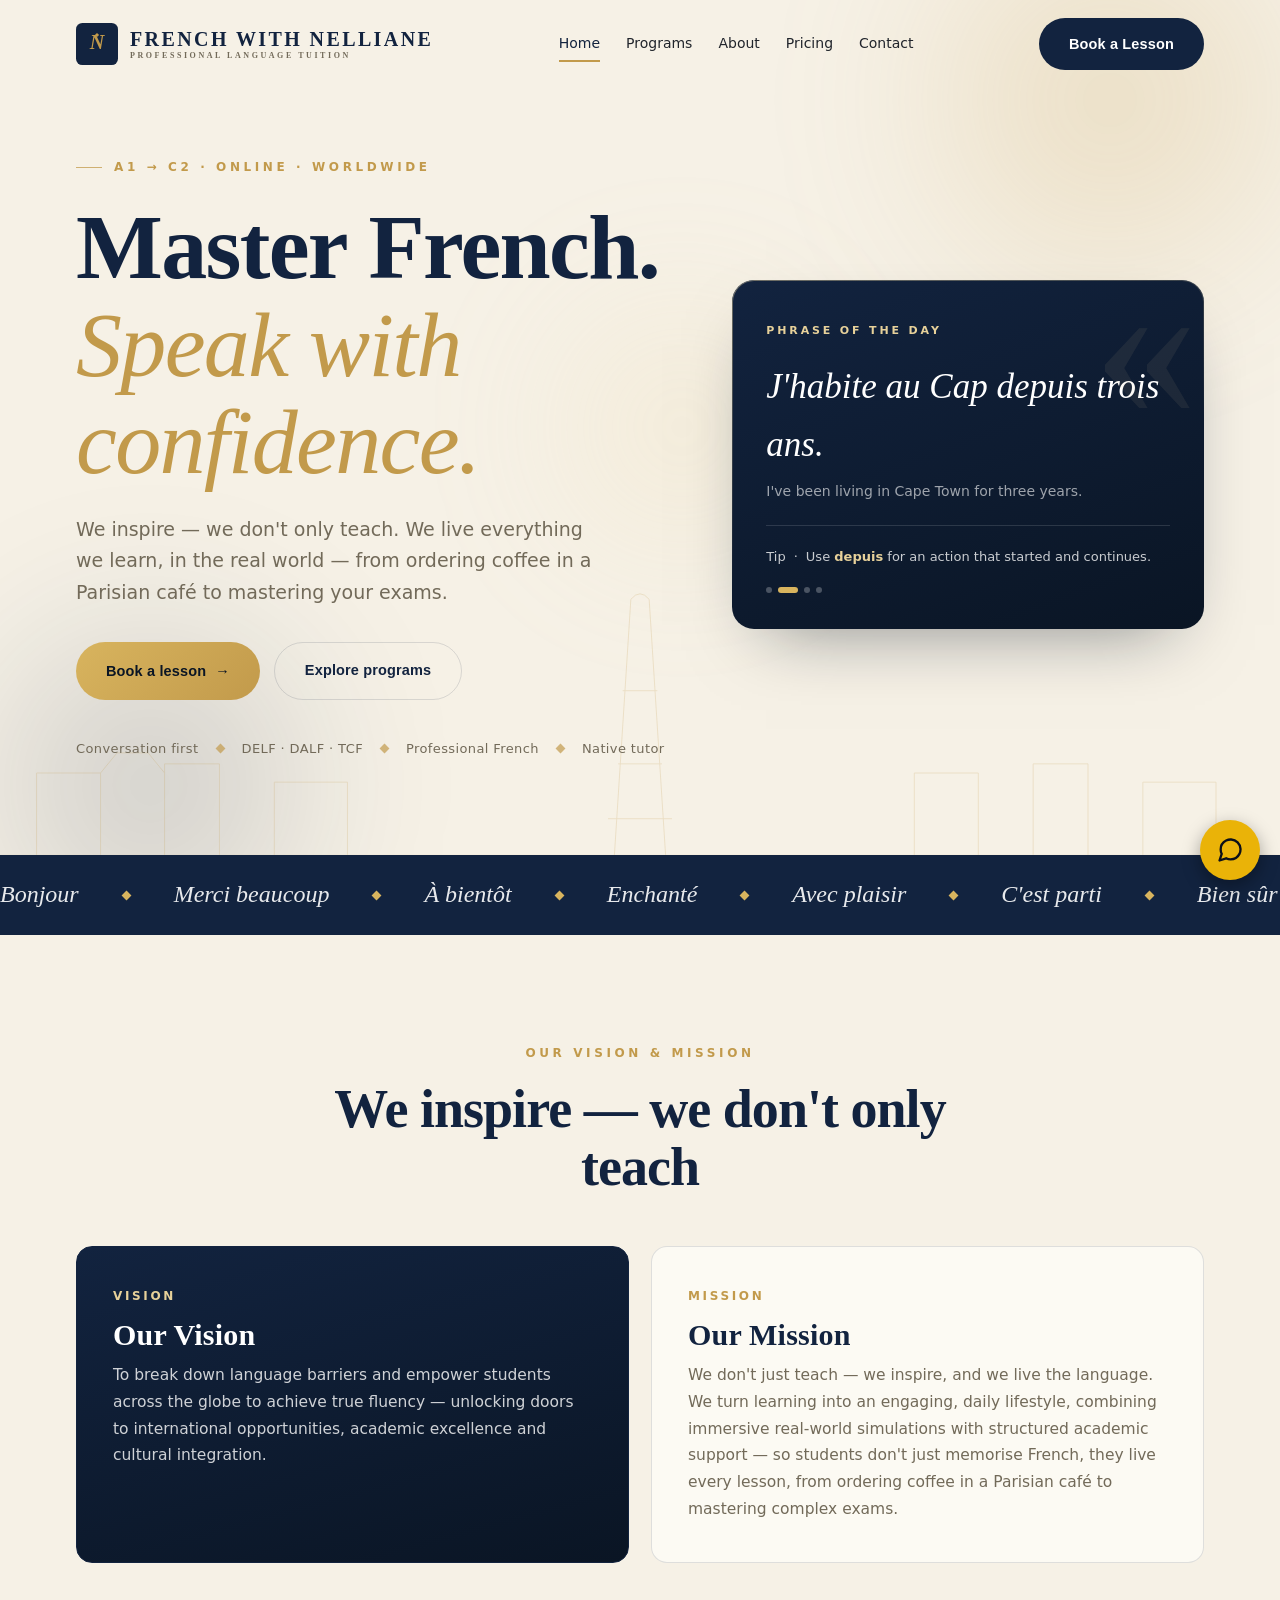
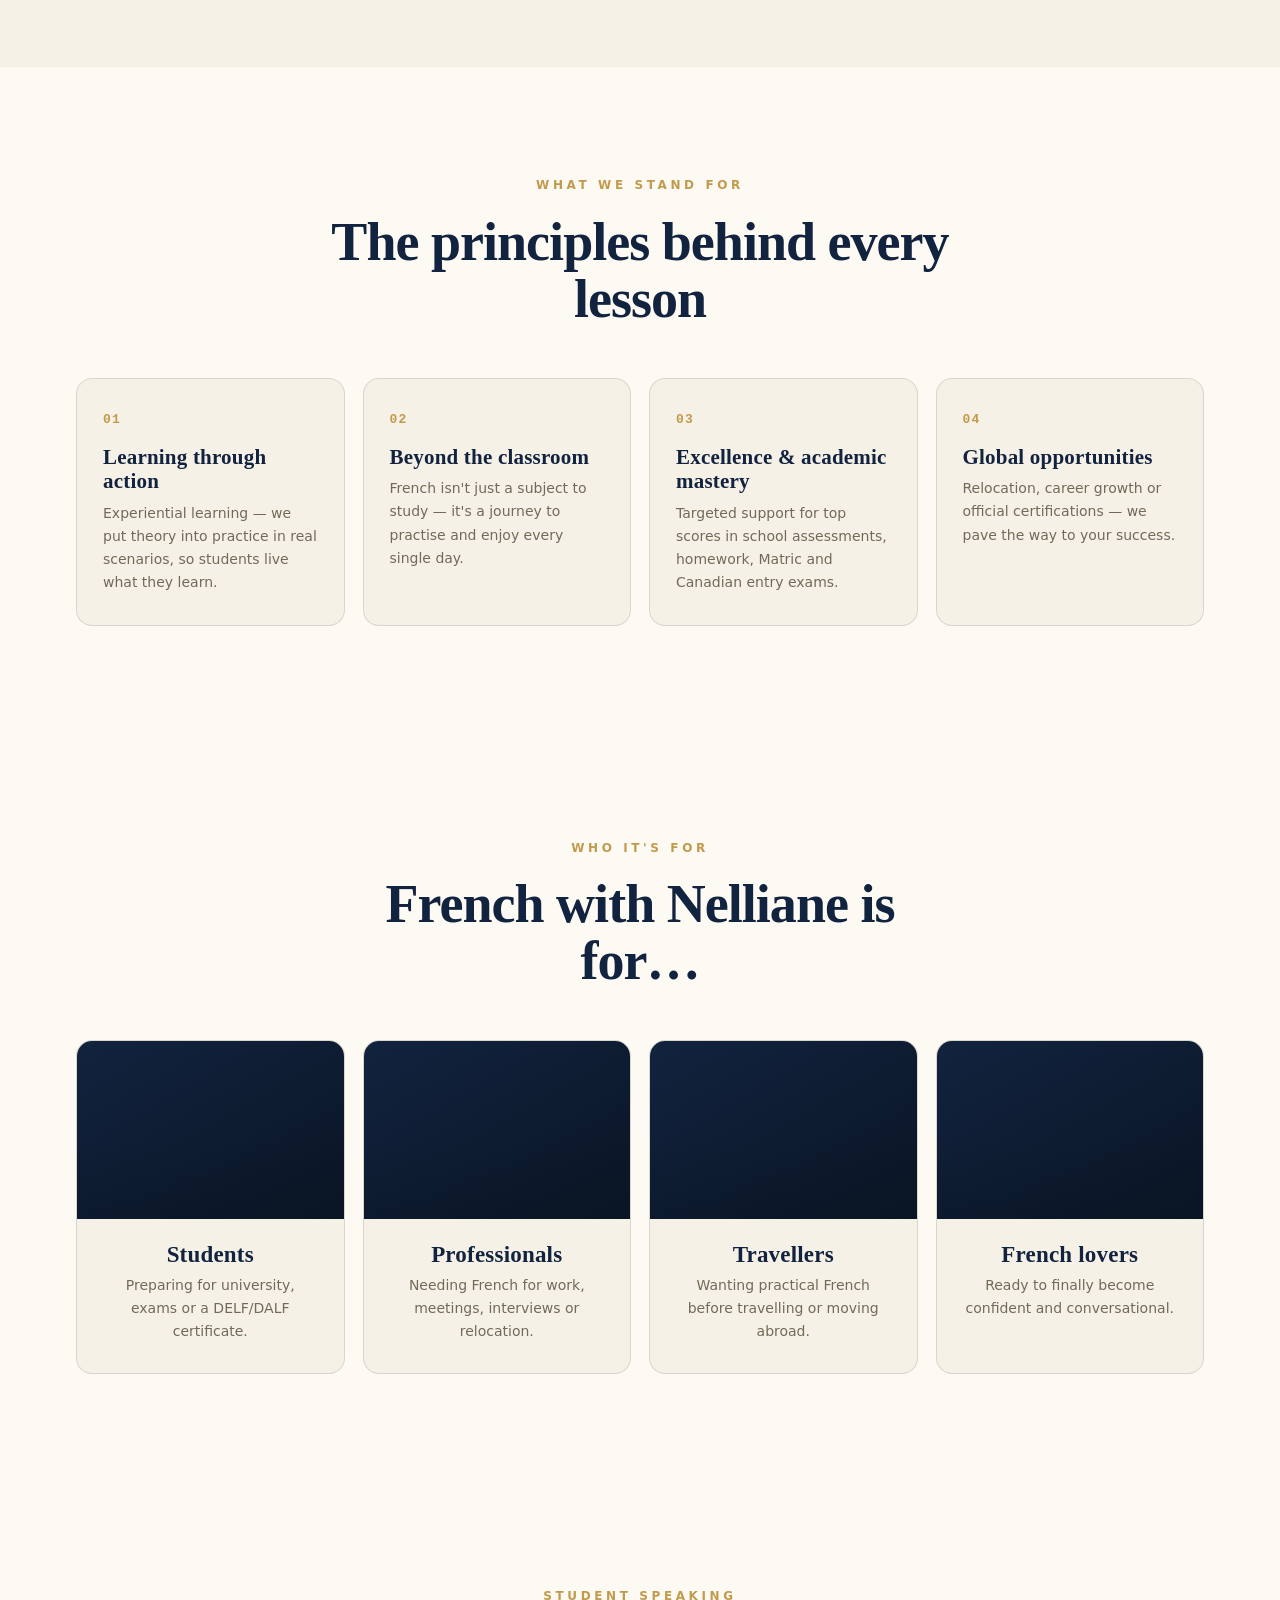
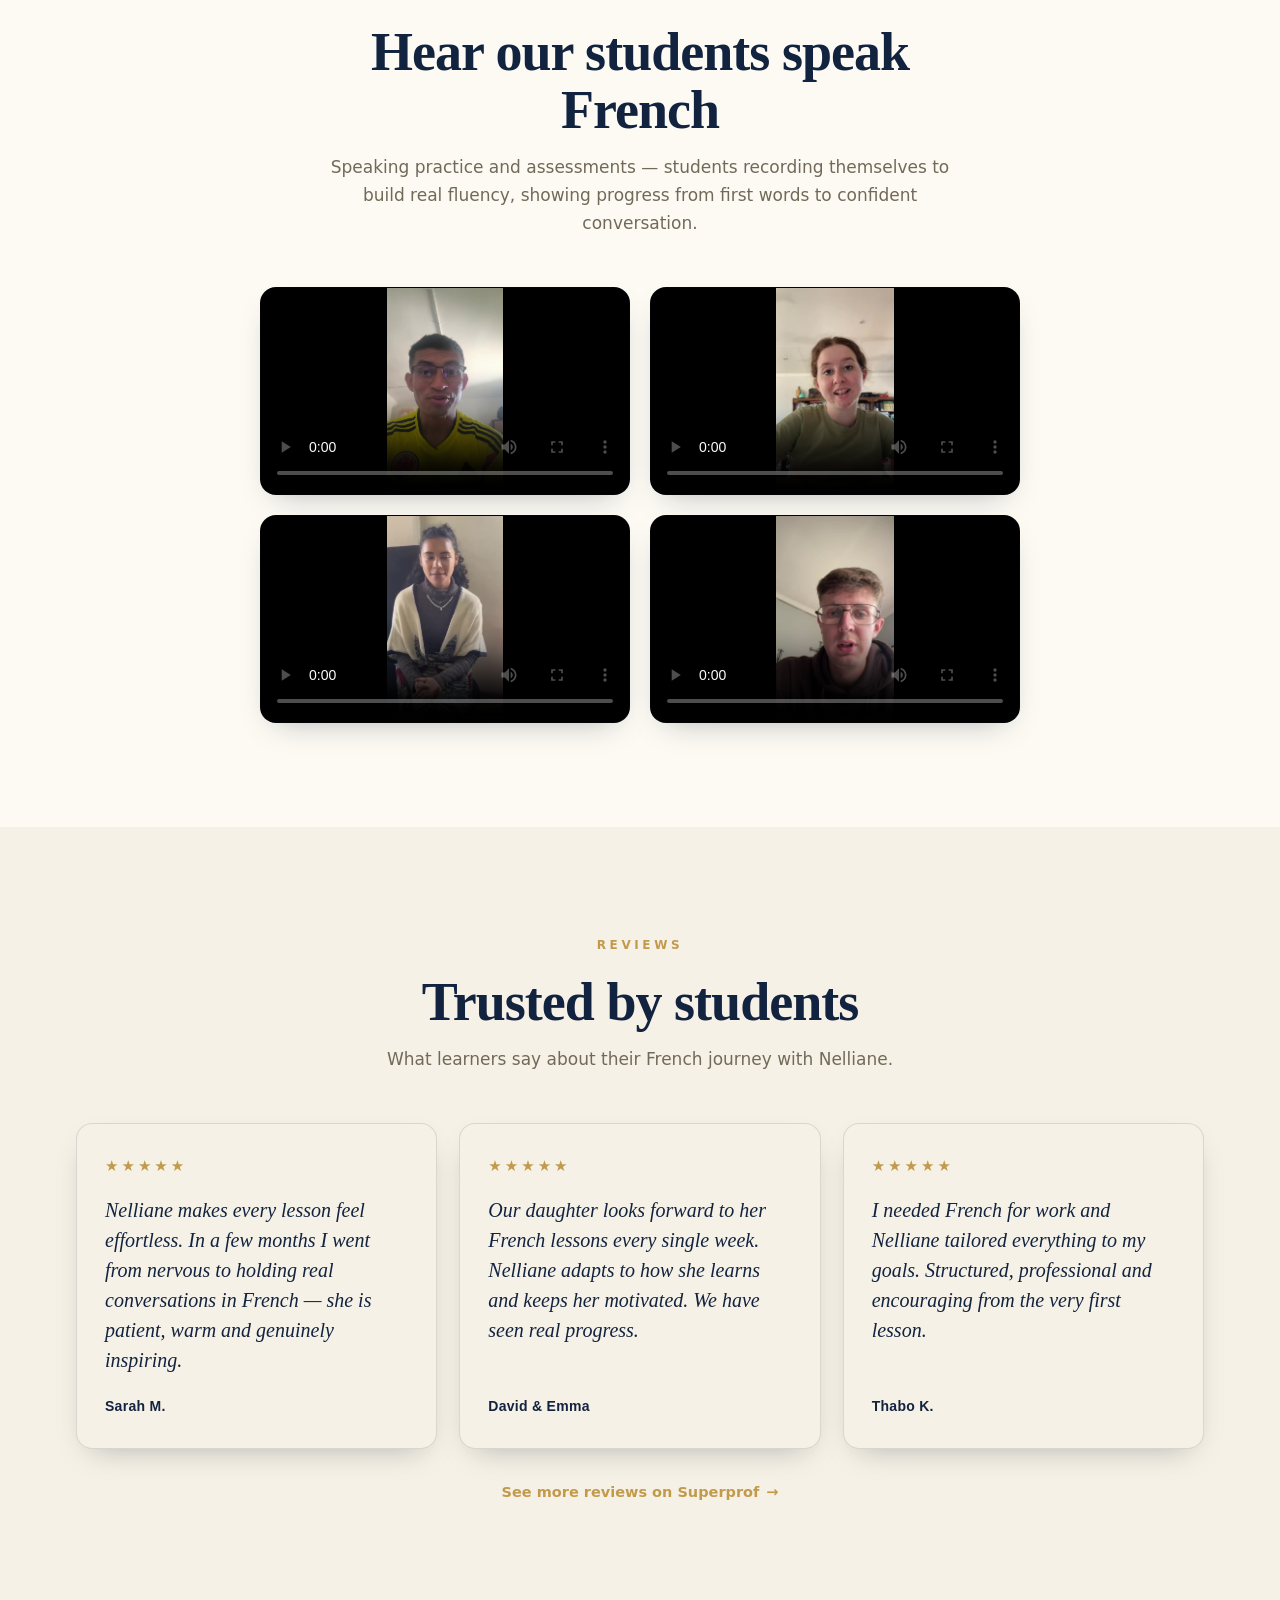
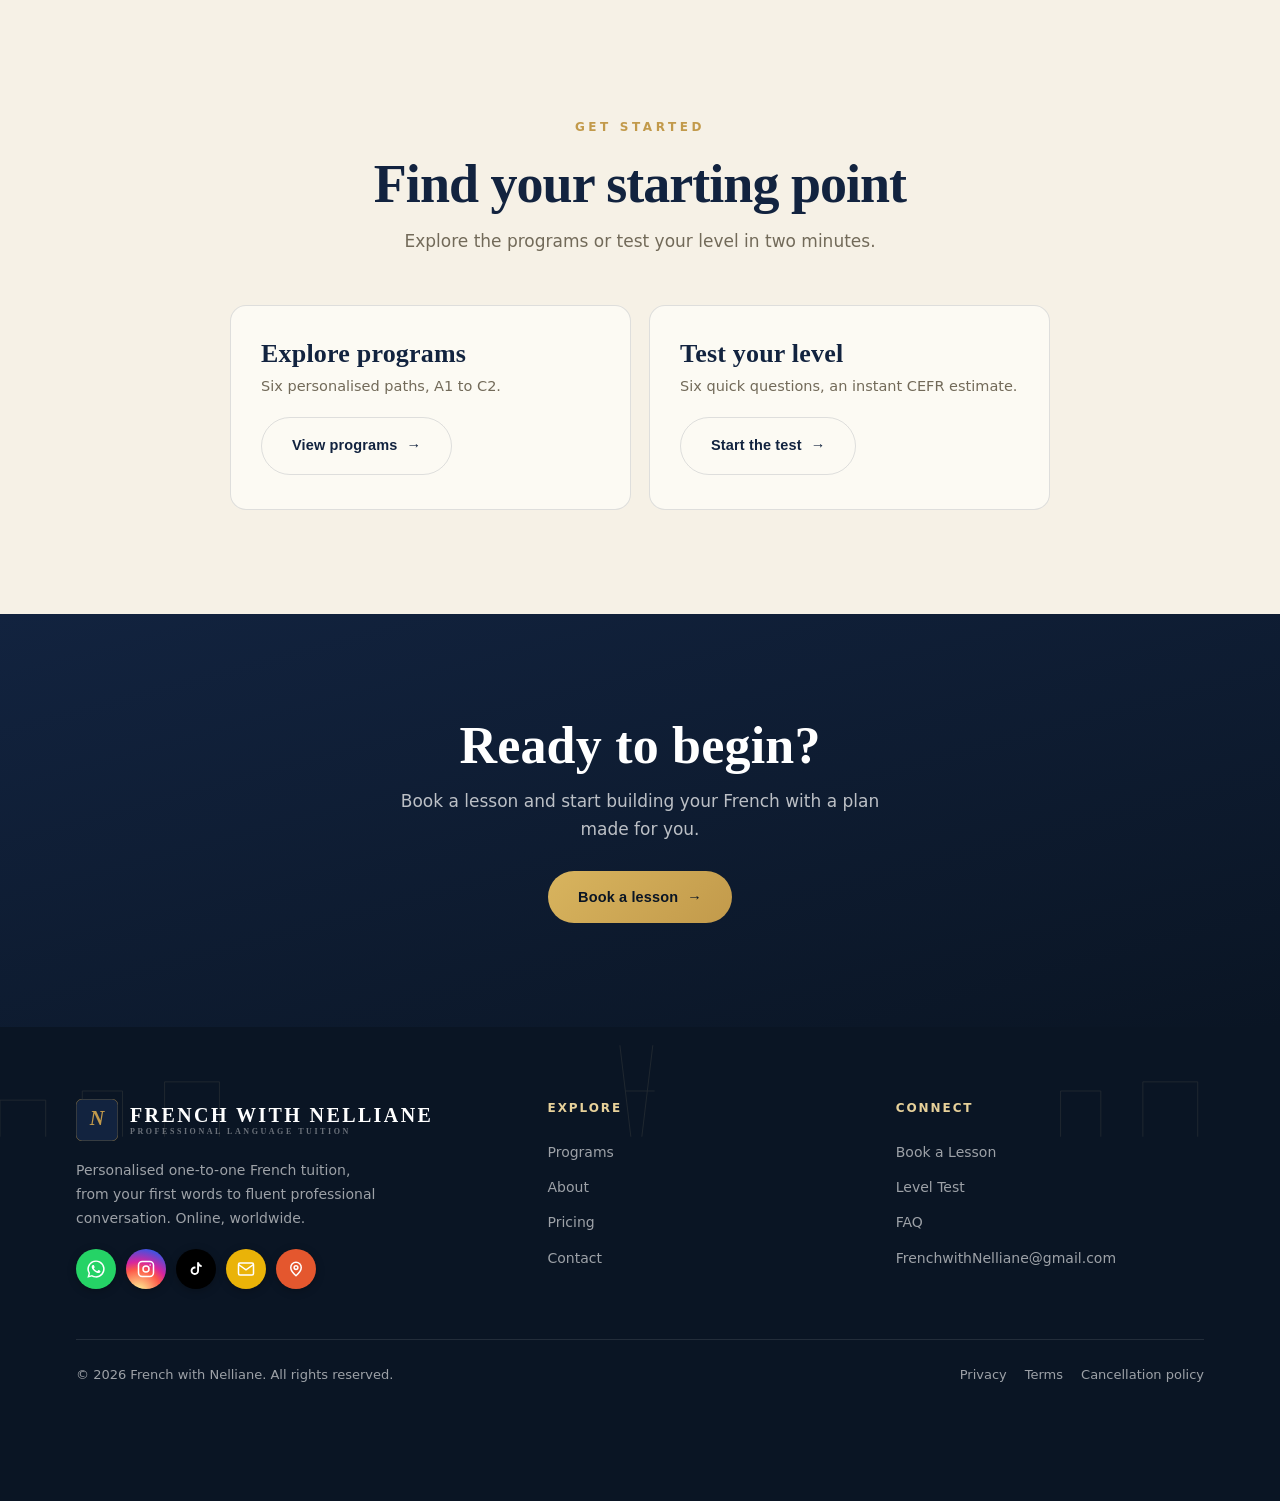
==== index.html @ 5daf1afd "Initial French with Nelliane website" ====
<!DOCTYPE html><html lang="en"><head><meta charset="UTF-8" /><meta name="viewport" content="width=device-width, initial-scale=1.0, viewport-fit=cover" /><meta name="theme-color" content="#12233F" />
<title>French with Nelliane — French Lessons Online and In-Person, Johannesburg</title>
<meta name="description" content="Learn to speak French with confidence. Private lessons for adults and children, plus DELF, DALF and TCF exam preparation — online worldwide or in person in Edenvale, Johannesburg. Book a lesson with Nelliane." />
<link rel="canonical" href="https://frenchwithnelliane.co.za/" />
<meta name="robots" content="index,follow" />
<meta property="og:site_name" content="French with Nelliane" />
<meta property="og:type" content="website" />
<meta property="og:locale" content="en_ZA" />
<meta property="og:url" content="https://frenchwithnelliane.co.za/" />
<meta property="og:title" content="French with Nelliane — French Lessons Online and In-Person, Johannesburg" />
<meta property="og:description" content="Learn to speak French with confidence. Private lessons for adults and children, plus DELF, DALF and TCF exam preparation — online worldwide or in person in Edenvale, Johannesburg. Book a lesson with Nelliane." />
<meta property="og:image" content="https://frenchwithnelliane.co.za/og-image.png" />
<meta property="og:image:secure_url" content="https://frenchwithnelliane.co.za/og-image.png" />
<meta property="og:image:type" content="image/png" />
<meta property="og:image:width" content="1200" />
<meta property="og:image:height" content="630" />
<meta property="og:image:alt" content="French with Nelliane — speak French with confidence, online and in person" />
<meta name="twitter:card" content="summary_large_image" />
<meta name="twitter:title" content="French with Nelliane — French Lessons Online and In-Person, Johannesburg" />
<meta name="twitter:description" content="Learn to speak French with confidence. Private lessons for adults and children, plus DELF, DALF and TCF exam preparation — online worldwide or in person in Edenvale, Johannesburg. Book a lesson with Nelliane." />
<meta name="twitter:image" content="https://frenchwithnelliane.co.za/og-image.png" />
<link rel="icon" href="data:image/svg+xml,%3Csvg xmlns='http://www.w3.org/2000/svg' viewBox='0 0 100 100'%3E%3Crect width='100' height='100' rx='16' fill='%2312233F'/%3E%3Ctext x='50' y='63' font-family='Georgia,serif' font-size='54' font-style='italic' font-weight='700' fill='%23C29A4B' text-anchor='middle'%3EN%3C/text%3E%3C/svg%3E" />
<link rel="icon" type="image/png" sizes="512x512" href="https://frenchwithnelliane.co.za/icon-512.png" />
<link rel="apple-touch-icon" href="https://frenchwithnelliane.co.za/icon-512.png" />
<link rel="preconnect" href="https://fonts.googleapis.com" /><link rel="preconnect" href="https://fonts.gstatic.com" crossorigin />
<link rel="preload" as="style" href="https://fonts.googleapis.com/css2?family=Cormorant+Garamond:ital,wght@0,400;0,500;0,600;0,700;1,400;1,500;1,600&family=Inter:wght@300;400;500;600;700&family=JetBrains+Mono:wght@400;500;600&display=swap" rel="stylesheet" />
<script type="application/ld+json">{"@context":"https://schema.org","@type":["ProfessionalService","EducationalOrganization"],"name":"French with Nelliane","description":"Private French lessons for adults and children — conversational, professional and academic French, plus DELF, DALF and TCF exam preparation. Online worldwide or in person in Edenvale, Johannesburg.","url":"https://frenchwithnelliane.co.za/","image":"https://frenchwithnelliane.co.za/og-image.png","logo":"https://frenchwithnelliane.co.za/icon-512.png","email":"FrenchwithNelliane@gmail.com","telephone":"+27691783734","priceRange":"R450-R700","knowsLanguage":["fr","en"],"areaServed":["Online worldwide","Edenvale","Johannesburg","South Africa"],"address":{"@type":"PostalAddress","streetAddress":"St James Rd, Hurlyvale","addressLocality":"Edenvale","postalCode":"1609","addressCountry":"ZA"},"sameAs":["https://www.superprof.co.za/ir/24393397-1c1fbb","https://www.facebook.com/profile.php?id=61592741991065"]}</script>
<style>
  :root{
    --encre:#12233F;--nuit:#0A1524;--or:#C29A4B;--or-clair:#E7D19A;--or-vif:#D8B45E;
    --ivoire:#F6F1E6;--ivoire-2:#F1E9D9;--papier:#FCFAF3;--charbon:#20242B;--muet:#726A59;
    --ligne:rgba(18,35,63,.13);--ombre:0 30px 70px -34px rgba(10,21,36,.5);--ombre-sm:0 12px 30px -16px rgba(10,21,36,.35);
    --r:16px;--max:1180px;--ease:cubic-bezier(.22,.61,.36,1);--nav-h:76px;
  }
  *{box-sizing:border-box;margin:0;padding:0}
  html{scroll-behavior:smooth;-webkit-text-size-adjust:100%}
  body{font-family:'Inter',system-ui,sans-serif;background:var(--ivoire);color:var(--charbon);line-height:1.65;-webkit-font-smoothing:antialiased;overflow-x:hidden}
  h1,h2,h3,.serif{font-family:'Cormorant Garamond',Georgia,serif;font-weight:600;line-height:1.06;letter-spacing:.2px}
  .mono{font-family:'JetBrains Mono',ui-monospace,monospace}
  a{color:inherit;text-decoration:none;-webkit-tap-highlight-color:transparent}
  img{max-width:100%;display:block}
  button{-webkit-tap-highlight-color:transparent}
  ::selection{background:var(--or);color:#fff}
  :focus-visible{outline:2px solid var(--or);outline-offset:3px;border-radius:6px}
  .wrap{max-width:var(--max);margin:0 auto;padding:0 26px}
  .eyebrow{font-size:12px;letter-spacing:.3em;text-transform:uppercase;font-weight:600;color:var(--or);display:inline-flex;align-items:center;gap:12px}
  .eyebrow::before{content:"";width:26px;height:1px;background:var(--or);opacity:.75}
  .eyebrow.center::before{display:none}
  .fleuron{display:inline-block;width:7px;height:7px;background:var(--or);transform:rotate(45deg);flex:none}
  .rule{display:flex;align-items:center;justify-content:center;gap:14px;color:var(--or)}
  .rule::before,.rule::after{content:"";height:1px;width:56px;background:var(--or);opacity:.5}

  .btn{position:relative;display:inline-flex;align-items:center;gap:9px;cursor:pointer;border:none;overflow:hidden;font-family:'Inter',sans-serif;font-size:14.5px;font-weight:600;letter-spacing:.01em;padding:16px 30px;border-radius:100px;transition:transform .35s var(--ease),box-shadow .35s var(--ease),background .3s;min-height:52px;justify-content:center}
  .btn>*{position:relative;z-index:1}
  .btn::after{content:"";position:absolute;inset:0;background:linear-gradient(120deg,transparent 30%,rgba(255,255,255,.35) 50%,transparent 70%);transform:translateX(-120%);transition:transform .7s var(--ease);z-index:0}
  .btn:hover::after{transform:translateX(120%)}
  .btn:disabled{opacity:.45;cursor:not-allowed}
  .btn-gold{background:linear-gradient(135deg,var(--or-vif),var(--or));color:var(--nuit)}
  .btn-gold:hover{transform:translateY(-3px);box-shadow:0 18px 40px -14px rgba(194,154,75,.75)}
  .btn-ink{background:var(--encre);color:#fff}
  .btn-ink:hover{background:var(--nuit);transform:translateY(-3px);box-shadow:var(--ombre-sm)}
  .btn-ghost{background:transparent;color:var(--encre);border:1.5px solid var(--ligne)}
  .btn-ghost:hover{border-color:var(--encre);background:rgba(18,35,63,.04);transform:translateY(-2px)}
  .arrow{transition:transform .3s var(--ease)}
  .btn:hover .arrow{transform:translateX(4px)}

  #loader{position:fixed;inset:0;z-index:2000;background:var(--nuit);display:flex;flex-direction:column;align-items:center;justify-content:center;gap:22px;transition:opacity .7s var(--ease),visibility .7s}
  #loader.done{opacity:0;visibility:hidden}
  #loader .lmark{width:88px;height:88px}
  #loader .lmark rect.box{stroke-dasharray:360;stroke-dashoffset:360;animation:draw 1.1s var(--ease) forwards}
  #loader .lname{font-family:'Cormorant Garamond',serif;color:#fff;font-size:22px;letter-spacing:.24em;text-transform:uppercase;opacity:0;animation:fadeUp .7s var(--ease) .5s forwards}
  #loader .lsub{font-size:10px;letter-spacing:.34em;text-transform:uppercase;color:var(--or-clair);opacity:0;animation:fadeUp .7s var(--ease) .7s forwards}
  @keyframes draw{to{stroke-dashoffset:0}}
  @keyframes fadeUp{from{opacity:0;transform:translateY(10px)}to{opacity:1;transform:none}}

  #progress{position:fixed;top:0;left:0;height:3px;width:0;background:linear-gradient(90deg,var(--or),var(--or-clair));z-index:1500;transition:width .1s linear}

  header{position:fixed;top:0;left:0;right:0;z-index:900;transition:.4s var(--ease)}
  .nav{display:flex;align-items:center;justify-content:space-between;padding:18px 26px;max-width:var(--max);margin:0 auto;transition:.4s var(--ease)}
  header.scrolled{background:rgba(246,241,230,.82);backdrop-filter:blur(16px) saturate(1.1);border-bottom:1px solid var(--ligne);box-shadow:0 6px 24px -18px rgba(10,21,36,.5)}
  header.scrolled .nav{padding:11px 26px}
  .brand{display:flex;align-items:center;gap:12px}
  .brand .mark{width:42px;height:42px;flex:none;transition:transform .5s var(--ease)}
  .brand:hover .mark{transform:rotate(-6deg)}
  .brand .name{font-family:'Cormorant Garamond',serif;font-weight:600;font-size:20px;letter-spacing:.12em;color:var(--encre);text-transform:uppercase;line-height:1}
  .brand .name small{display:block;font-family:'Inter';font-size:8px;letter-spacing:.32em;color:var(--muet);font-weight:600;margin-top:3px}
  .nav-links{display:flex;align-items:center;gap:26px}
  .nav-links a{font-size:14px;font-weight:500;color:var(--charbon);position:relative;padding:6px 0;transition:color .25s}
  .nav-links a::after{content:"";position:absolute;left:0;bottom:0;width:0;height:1.5px;background:var(--or);transition:width .3s var(--ease)}
  .nav-links a:hover{color:var(--encre)}
  .nav-links a:hover::after,.nav-links a.active::after{width:100%}
  .nav-links a.active{color:var(--encre)}
  .nav-right{display:flex;align-items:center;gap:16px}
  .lang{display:flex;align-items:center;font-size:12px;font-weight:600;letter-spacing:.06em;border:1px solid var(--ligne);border-radius:100px;overflow:hidden}
  .lang button{padding:8px 13px;background:none;border:none;cursor:pointer;color:var(--muet);font-weight:600;font-family:inherit;transition:.25s;min-height:36px}
  .lang button.on{background:var(--encre);color:#fff}
  .burger{display:none;flex-direction:column;gap:5px;background:none;border:none;cursor:pointer;padding:10px;margin:-10px}
  .burger span{width:24px;height:2px;background:var(--encre);transition:.3s var(--ease);border-radius:2px}
  .burger.open span:nth-child(1){transform:translateY(7px) rotate(45deg)}
  .burger.open span:nth-child(2){opacity:0}
  .burger.open span:nth-child(3){transform:translateY(-7px) rotate(-45deg)}

  .mobile-menu{position:fixed;inset:0;z-index:899;background:var(--ivoire);display:flex;flex-direction:column;justify-content:center;gap:4px;padding:0 34px;transform:translateX(100%);transition:transform .5s var(--ease)}
  .mobile-menu.open{transform:translateX(0)}
  .mobile-menu a{font-family:'Cormorant Garamond',serif;font-size:clamp(28px,8vw,40px);font-weight:600;color:var(--encre);padding:7px 0;opacity:0;transform:translateX(30px);transition:.5s var(--ease)}
  .mobile-menu.open a{opacity:1;transform:none}
  .mobile-menu.open a:nth-child(1){transition-delay:.08s}.mobile-menu.open a:nth-child(2){transition-delay:.13s}.mobile-menu.open a:nth-child(3){transition-delay:.18s}.mobile-menu.open a:nth-child(4){transition-delay:.23s}.mobile-menu.open a:nth-child(5){transition-delay:.28s}.mobile-menu.open a:nth-child(6){transition-delay:.33s}.mobile-menu.open a:nth-child(7){transition-delay:.38s}
  .mobile-menu .mm-foot{margin-top:26px;display:flex;gap:12px;flex-wrap:wrap;opacity:0;transition:.5s var(--ease) .44s}
  .mobile-menu.open .mm-foot{opacity:1}
  .mobile-menu .mm-lang{display:flex;gap:8px;margin-top:18px}
  .mobile-menu .mm-lang button{padding:8px 16px;border:1px solid var(--ligne);border-radius:100px;background:none;font-weight:600;color:var(--muet);cursor:pointer}
  .mobile-menu .mm-lang button.on{background:var(--encre);color:#fff;border-color:var(--encre)}

  .hero{position:relative;padding:calc(var(--nav-h) + 74px) 0 96px;overflow:hidden}
  .aurora{position:absolute;inset:0;z-index:0;overflow:hidden;pointer-events:none}
  .aurora span{position:absolute;border-radius:50%;filter:blur(70px);opacity:.5;animation:float 18s ease-in-out infinite}
  .aurora .a1{width:520px;height:520px;background:radial-gradient(circle,rgba(194,154,75,.5),transparent 70%);top:-160px;right:-90px}
  .aurora .a2{width:460px;height:460px;background:radial-gradient(circle,rgba(18,35,63,.4),transparent 70%);bottom:-160px;left:-80px;animation-delay:-6s}
  .aurora .a3{width:340px;height:340px;background:radial-gradient(circle,rgba(231,209,154,.45),transparent 70%);top:30%;left:40%;animation-delay:-12s}
  @keyframes float{0%,100%{transform:translate(0,0) scale(1)}33%{transform:translate(40px,-30px) scale(1.08)}66%{transform:translate(-30px,20px) scale(.95)}}
  .hero-line{position:absolute;inset:0;z-index:0;opacity:.4;pointer-events:none}
  .hero-line svg{position:absolute;bottom:0;width:100%;height:auto}
  .hero .wrap{position:relative;z-index:2}
  .hero-grid{display:grid;grid-template-columns:1.12fr .88fr;gap:56px;align-items:center}
  .hero h1{font-size:clamp(46px,7.4vw,92px);color:var(--encre);margin:22px 0 6px}
  .hero h1 .word{display:inline-block;opacity:0;transform:translateY(24px);animation:wordUp .7s var(--ease) forwards}
  @keyframes wordUp{to{opacity:1;transform:none}}
  .hero h1 .swap-wrap{display:block;color:var(--or);font-style:italic;font-weight:500;min-height:1.08em;transition:opacity .3s ease}
  .hero p.lead{font-size:clamp(16px,2.1vw,19px);color:var(--muet);max-width:520px;margin:22px 0 34px}
  .hero-cta{display:flex;gap:14px;flex-wrap:wrap}
  .hero-tags{display:flex;flex-wrap:wrap;gap:10px 18px;margin-top:38px;align-items:center;font-size:13px;letter-spacing:.03em;color:var(--muet)}
  .hero-tags .fleuron{opacity:.7}

  .phrase-card{position:relative;background:linear-gradient(160deg,var(--encre),var(--nuit));color:#fff;border-radius:22px;padding:36px 34px;box-shadow:var(--ombre);overflow:hidden;transition:transform .4s var(--ease)}
  .phrase-card::before{content:"«";position:absolute;top:-40px;right:6px;font-family:'Cormorant Garamond',serif;font-size:210px;color:rgba(231,209,154,.08);line-height:1}
  .phrase-card::after{content:"";position:absolute;inset:0;border-radius:22px;padding:1px;background:linear-gradient(160deg,rgba(231,209,154,.45),transparent 60%);-webkit-mask:linear-gradient(#000 0 0) content-box,linear-gradient(#000 0 0);-webkit-mask-composite:xor;mask-composite:exclude;pointer-events:none}
  .phrase-card .lbl{font-size:11px;letter-spacing:.26em;text-transform:uppercase;color:var(--or-clair);font-weight:600}
  .phrase-card .fr{font-family:'Cormorant Garamond',serif;font-size:clamp(28px,4vw,35px);font-weight:500;font-style:italic;margin:16px 0 6px;color:#fff;transition:opacity .25s}
  .phrase-card .en{font-size:14px;color:rgba(255,255,255,.6);transition:opacity .25s}
  .phrase-card .note{margin-top:22px;padding-top:20px;border-top:1px solid rgba(255,255,255,.13);font-size:13px;color:rgba(255,255,255,.78);display:flex;gap:8px;flex-wrap:wrap}
  .phrase-card .note b{color:var(--or-clair);font-weight:600}
  .phrase-dots{display:flex;gap:6px;margin-top:20px}
  .phrase-dots span{width:6px;height:6px;border-radius:50%;background:rgba(255,255,255,.25);transition:.3s}
  .phrase-dots span.on{background:var(--or-vif);width:20px;border-radius:3px}

  .marquee{background:var(--encre);color:#fff;padding:20px 0;overflow:hidden;position:relative}
  .marquee-track{display:flex;gap:44px;width:max-content;animation:scroll 34s linear infinite}
  .marquee:hover .marquee-track{animation-play-state:paused}
  .marquee-track span{font-family:'Cormorant Garamond',serif;font-size:24px;font-style:italic;color:rgba(255,255,255,.9);display:flex;align-items:center;gap:44px;white-space:nowrap}
  .marquee-track .fleuron{background:var(--or-vif)}
  @keyframes scroll{to{transform:translateX(-50%)}}

  .sec{padding:104px 0}
  .sec-head{max-width:640px;margin-bottom:50px}
  .sec-head.center{margin:0 auto 50px;text-align:center}
  .sec-head h2{font-size:clamp(36px,5vw,54px);color:var(--encre);margin:16px 0 14px}
  .sec-head p{font-size:clamp(15px,2vw,17px);color:var(--muet)}

  /* Programs banner (French visual) */
  .prog-banner{position:relative;border-radius:20px;overflow:hidden;margin-bottom:34px;box-shadow:var(--ombre-sm);aspect-ratio:1180/300;background:#0A1524}
  .prog-banner .banner-bg{position:absolute;inset:0;z-index:1;background-size:cover;background-position:center}
  .prog-banner .banner-fallback{position:absolute;inset:0;z-index:0}
  .prog-banner .banner-fallback svg{width:100%;height:100%;display:block}
  .prog-banner .scrim{position:absolute;inset:0;z-index:2;background:linear-gradient(90deg,rgba(10,21,36,.92),rgba(10,21,36,.45) 50%,rgba(10,21,36,.12))}
  .prog-banner .cap{position:absolute;left:28px;bottom:22px;color:#fff;z-index:2}
  .prog-banner .cap b{font-family:'Cormorant Garamond',serif;font-style:italic;font-size:clamp(26px,4vw,40px);font-weight:600;display:block;line-height:1}
  .prog-banner .cap span{font-size:12px;letter-spacing:.24em;text-transform:uppercase;color:var(--or-clair)}

  .prog-grid{display:grid;grid-template-columns:repeat(3,1fr);gap:20px}
  .prog{position:relative;background:var(--papier);border:1px solid var(--ligne);border-radius:var(--r);padding:34px 30px;transition:.45s var(--ease);overflow:hidden;isolation:isolate}
  .prog::before{content:"";position:absolute;inset:0;border-radius:var(--r);padding:1.5px;background:linear-gradient(135deg,var(--or-vif),transparent 55%);opacity:0;transition:opacity .4s;-webkit-mask:linear-gradient(#000 0 0) content-box,linear-gradient(#000 0 0);-webkit-mask-composite:xor;mask-composite:exclude;z-index:-1}
  .prog:hover{transform:translateY(-8px);box-shadow:var(--ombre);border-color:transparent}
  .prog:hover::before{opacity:1}
  .prog .ico{width:52px;height:52px;border-radius:13px;background:linear-gradient(140deg,rgba(18,35,63,.07),rgba(194,154,75,.1));display:flex;align-items:center;justify-content:center;font-size:24px;margin-bottom:20px;transition:transform .4s var(--ease)}
  .prog:hover .ico{transform:scale(1.1) rotate(-4deg)}
  .prog h3{font-size:26px;color:var(--encre);margin-bottom:8px}
  .prog p{font-size:14.5px;color:var(--muet);margin-bottom:18px}
  .prog .level{font-size:12px;font-weight:600;letter-spacing:.1em;color:var(--or);padding:6px 13px;border:1px solid rgba(194,154,75,.4);border-radius:100px;display:inline-block}

  /* Who is this for */
  .who{background:var(--papier)}
  .who-grid{display:grid;grid-template-columns:repeat(4,1fr);gap:18px}
  .whoc{background:var(--ivoire);border:1px solid var(--ligne);border-radius:var(--r);padding:30px 26px;transition:.35s var(--ease)}
  .whoc:hover{transform:translateY(-6px);box-shadow:var(--ombre);background:#fff}
  .whoc .ico{font-size:30px;margin-bottom:14px}
  .whoc h3{font-size:23px;color:var(--encre);margin-bottom:6px}
  .whoc p{font-size:14px;color:var(--muet)}

  /* Level test */
  .test{background:linear-gradient(165deg,var(--encre),var(--nuit));color:#fff;position:relative;overflow:hidden}
  .test::before{content:"";position:absolute;width:500px;height:500px;background:radial-gradient(circle,rgba(194,154,75,.16),transparent 70%);top:-160px;left:-120px;filter:blur(40px)}
  .test .wrap{position:relative;z-index:2}
  .test .sec-head h2{color:#fff}.test .sec-head p{color:rgba(255,255,255,.7)}
  .test .eyebrow{color:var(--or-clair)}.test .eyebrow::before{background:var(--or-clair)}
  .test-card{background:var(--papier);color:var(--charbon);border-radius:22px;max-width:720px;margin:0 auto;padding:46px;box-shadow:var(--ombre)}
  .test-progress{height:5px;background:rgba(18,35,63,.1);border-radius:5px;overflow:hidden;margin-bottom:8px}
  .test-progress i{display:block;height:100%;background:linear-gradient(90deg,var(--or),var(--or-clair));width:0;transition:width .5s var(--ease)}
  .test-meta{display:flex;justify-content:space-between;font-size:12px;letter-spacing:.08em;color:var(--muet);margin-bottom:24px;font-weight:600;text-transform:uppercase}
  .q-text{font-family:'Cormorant Garamond',serif;font-size:clamp(23px,4vw,30px);color:var(--encre);margin-bottom:6px;line-height:1.22}
  .q-hint{font-size:13px;color:var(--muet);margin-bottom:22px}
  .options{display:grid;gap:11px}
  .opt{text-align:left;background:#fff;border:1.5px solid var(--ligne);border-radius:12px;padding:16px 20px;font-family:inherit;font-size:16px;cursor:pointer;transition:.2s var(--ease);color:var(--charbon);display:flex;align-items:center;gap:14px;min-height:56px}
  .opt .k{font-family:'JetBrains Mono',monospace;font-size:13px;font-weight:600;color:var(--or);width:20px}
  .opt:hover{border-color:var(--or)}
  .opt.sel{border-color:var(--encre);background:rgba(18,35,63,.05)}
  .opt.sel .k{color:var(--encre)}
  .test-controls{display:flex;justify-content:space-between;gap:12px;margin-top:24px}
  .test-controls .btn{min-height:48px;padding:13px 24px}
  .step-dots{display:flex;gap:6px;justify-content:center;margin-top:20px}
  .step-dots span{width:7px;height:7px;border-radius:50%;background:rgba(18,35,63,.14);transition:.3s}
  .step-dots span.done{background:var(--or)}
  .step-dots span.cur{background:var(--encre);transform:scale(1.25)}
  .result{text-align:center;display:none}
  .result.show{display:block;animation:fadeUp .6s var(--ease)}
  .result .badge{display:inline-flex;flex-direction:column;align-items:center;justify-content:center;width:118px;height:118px;border-radius:50%;background:linear-gradient(150deg,var(--encre),var(--nuit));color:#fff;margin:0 auto 20px;box-shadow:0 20px 40px -18px rgba(18,35,63,.6)}
  .result .badge .lvl{font-family:'JetBrains Mono',monospace;font-size:38px;font-weight:600;color:var(--or-clair)}
  .result .badge small{font-size:10px;letter-spacing:.2em;text-transform:uppercase;opacity:.7}
  .result h3{font-size:30px;color:var(--encre);margin-bottom:8px}
  .result .rdesc{color:var(--muet);max-width:460px;margin:0 auto 26px}
  .result .bars{max-width:420px;margin:0 auto 24px;text-align:left}
  .rbar{margin-bottom:13px}
  .rbar .top{display:flex;justify-content:space-between;font-size:13px;font-weight:600;margin-bottom:6px}
  .rbar .track{height:8px;background:rgba(18,35,63,.09);border-radius:6px;overflow:hidden}
  .rbar .track i{display:block;height:100%;background:linear-gradient(90deg,var(--or),var(--or-clair));width:0;border-radius:6px;transition:width 1s var(--ease)}
  .rec{background:rgba(18,35,63,.04);border:1px solid var(--ligne);border-radius:14px;padding:18px 22px;max-width:420px;margin:0 auto 22px;text-align:left}
  .rec .rl{font-size:11px;letter-spacing:.16em;text-transform:uppercase;color:var(--or);font-weight:600;margin-bottom:4px}
  .rec .rp{font-family:'Cormorant Garamond',serif;font-size:24px;color:var(--encre);font-weight:600}
  .disclaimer{font-size:12px;color:var(--muet);max-width:440px;margin:16px auto 0;font-style:italic}

  .journey{display:grid;grid-template-columns:repeat(3,1fr);border-top:1px solid var(--ligne);border-left:1px solid var(--ligne)}
  .step{padding:38px 32px;border-right:1px solid var(--ligne);border-bottom:1px solid var(--ligne);transition:.35s var(--ease);position:relative}
  .step::before{content:"";position:absolute;left:0;top:0;width:100%;height:2px;background:var(--or);transform:scaleX(0);transform-origin:left;transition:transform .4s var(--ease)}
  .step:hover{background:var(--papier)}
  .step:hover::before{transform:scaleX(1)}
  .step .num{font-family:'JetBrains Mono',monospace;font-size:13px;color:var(--or);font-weight:600;letter-spacing:.1em}
  .step h3{font-size:26px;color:var(--encre);margin:12px 0 8px}
  .step p{font-size:14.5px;color:var(--muet)}

  .about-grid{display:grid;grid-template-columns:.9fr 1.1fr;gap:56px;align-items:center}
  .portrait{position:relative;aspect-ratio:4/5;border-radius:20px;overflow:hidden;box-shadow:var(--ombre);background:var(--encre)}
  .portrait img{width:100%;height:100%;object-fit:cover;object-position:center 30%}
  .portrait .frame{position:absolute;inset:14px;border:1px solid rgba(231,209,154,.55);border-radius:13px;z-index:2;pointer-events:none}
  .portrait .badge-n{position:absolute;top:20px;left:20px;width:44px;height:44px;border-radius:11px;background:rgba(10,21,36,.55);backdrop-filter:blur(6px);display:flex;align-items:center;justify-content:center;z-index:3}
  .portrait .badge-n span{font-family:'Cormorant Garamond',serif;font-style:italic;font-weight:600;color:var(--or-clair);font-size:24px}
  .about-list{display:grid;grid-template-columns:1fr 1fr;gap:12px 24px;margin:26px 0 30px;list-style:none}
  .about-list li{display:flex;align-items:center;gap:10px;font-size:14.5px;color:var(--charbon)}

  .accent-bg{background:var(--papier)}
  .why-grid{display:grid;grid-template-columns:repeat(3,1fr);gap:20px}
  .whyc{padding:32px 28px;border-radius:var(--r);background:var(--ivoire);border:1px solid var(--ligne);transition:.35s var(--ease)}
  .whyc:hover{transform:translateY(-6px);box-shadow:var(--ombre);background:#fff}
  .whyc .ico{font-size:26px;margin-bottom:14px}
  .whyc h3{font-size:24px;color:var(--encre);margin-bottom:6px}
  .whyc p{font-size:14px;color:var(--muet)}

  .pack-grid{display:grid;grid-template-columns:repeat(3,1fr);gap:20px}
  .pack{position:relative;background:var(--papier);border:1px solid var(--ligne);border-radius:var(--r);padding:36px 30px;display:flex;flex-direction:column;transition:.4s var(--ease)}
  .pack.feature{background:linear-gradient(165deg,var(--encre),var(--nuit));color:#fff;border-color:var(--encre);box-shadow:var(--ombre)}
  .pack.feature .kicker,.pack.feature p{color:rgba(255,255,255,.72)}
  .pack.feature h3{color:#fff}
  .pack:hover{transform:translateY(-8px);box-shadow:var(--ombre)}
  .pack .tag{position:absolute;top:-11px;left:50%;transform:translateX(-50%);background:linear-gradient(135deg,var(--or-vif),var(--or));color:var(--nuit);font-size:11px;font-weight:700;letter-spacing:.08em;text-transform:uppercase;padding:6px 16px;border-radius:100px;white-space:nowrap}
  .pack .kicker{font-size:12px;letter-spacing:.16em;text-transform:uppercase;color:var(--or);font-weight:600}
  .pack h3{font-size:29px;color:var(--encre);margin:10px 0}
  .pack .dur{font-family:'JetBrains Mono',monospace;font-size:13px;color:var(--muet);margin-bottom:14px}
  .pack.feature .dur{color:var(--or-clair)}
  .pack p{font-size:14.5px;color:var(--muet);margin-bottom:24px;flex:1}
  .pack .btn{width:100%}
  .pack-note{text-align:center;font-size:13px;color:var(--muet);margin-top:26px;display:flex;align-items:center;justify-content:center;gap:12px;flex-wrap:wrap}

  .quote-wrap{max-width:760px;margin:0 auto;text-align:center}
  .stars{color:var(--or);letter-spacing:3px;font-size:18px;margin-bottom:20px}
  .quote{font-family:'Cormorant Garamond',serif;font-size:clamp(26px,3.6vw,38px);font-style:italic;color:var(--encre);line-height:1.28;font-weight:500;transition:opacity .2s}
  .quote-by{margin-top:22px;font-size:14px;font-weight:600;letter-spacing:.06em;color:var(--muet)}
  .sample-flag{display:inline-block;margin-top:14px;font-size:11px;letter-spacing:.1em;text-transform:uppercase;color:var(--muet);background:rgba(18,35,63,.05);padding:5px 12px;border-radius:100px}
  .quote-dots{display:flex;gap:8px;justify-content:center;margin-top:30px}
  .quote-dots button{width:8px;height:8px;border-radius:50%;background:rgba(18,35,63,.16);border:none;cursor:pointer;transition:.3s;padding:0}
  .quote-dots button.on{background:var(--or);width:26px;border-radius:4px}

  .faq-wrap{max-width:820px;margin:0 auto}
  .faq{border-bottom:1px solid var(--ligne)}
  .faq button{width:100%;background:none;border:none;cursor:pointer;text-align:left;padding:24px 0;display:flex;justify-content:space-between;align-items:center;gap:20px;font-family:inherit}
  .faq button .qt{font-family:'Cormorant Garamond',serif;font-size:clamp(20px,3vw,24px);font-weight:600;color:var(--encre)}
  .faq button .pm{flex:none;width:30px;height:30px;border-radius:50%;border:1px solid var(--ligne);display:flex;align-items:center;justify-content:center;color:var(--or);transition:.3s var(--ease);font-size:18px}
  .faq.open .pm{transform:rotate(45deg);background:var(--encre);color:#fff;border-color:var(--encre)}
  .faq .ans{max-height:0;overflow:hidden;transition:max-height .4s var(--ease)}
  .faq .ans p{padding:0 0 24px;font-size:15px;color:var(--muet);max-width:660px}

  .contact{background:linear-gradient(165deg,var(--encre),var(--nuit));color:#fff;position:relative;overflow:hidden}
  .contact::before{content:"";position:absolute;width:500px;height:500px;background:radial-gradient(circle,rgba(194,154,75,.14),transparent 70%);bottom:-160px;right:-120px;filter:blur(40px)}
  .contact .wrap{position:relative;z-index:2}
  .contact-grid{display:grid;grid-template-columns:1fr 1fr;gap:54px;align-items:start}
  .contact h2{color:#fff;font-size:clamp(34px,4.8vw,50px)}
  .contact .lead{color:rgba(255,255,255,.72);font-size:17px;margin:16px 0 30px;max-width:420px}
  .contact-methods{display:flex;flex-direction:column;gap:14px}
  .cm{display:flex;align-items:center;gap:16px;color:rgba(255,255,255,.85);font-size:15px}
  .cm:hover{color:#fff}
  .cm .ci{width:44px;height:44px;border-radius:12px;background:rgba(255,255,255,.07);display:flex;align-items:center;justify-content:center;font-size:18px;flex:none}
  .form{background:var(--papier);border-radius:20px;padding:38px}
  .frow{display:grid;grid-template-columns:1fr 1fr;gap:14px}
  .field{margin-bottom:16px}
  .field label{display:block;font-size:12px;font-weight:600;letter-spacing:.08em;text-transform:uppercase;color:var(--muet);margin-bottom:7px}
  .field input,.field select,.field textarea{width:100%;padding:14px 16px;border:1.5px solid var(--ligne);border-radius:11px;font-family:inherit;font-size:16px;background:#fff;color:var(--charbon);transition:.25s}
  .field input:focus,.field select:focus,.field textarea:focus{outline:none;border-color:var(--or);box-shadow:0 0 0 3px rgba(194,154,75,.15)}
  .field textarea{resize:vertical;min-height:96px}
  .form .btn{width:100%;margin-top:6px}
  .form-msg{text-align:center;font-size:14px;color:var(--encre);margin-top:14px;font-weight:600;display:none}
  .form-msg.show{display:block}

  footer{background:var(--nuit);color:rgba(255,255,255,.6);padding:72px 0 116px;position:relative;overflow:hidden}
  .foot-sky{position:absolute;top:0;left:0;right:0;opacity:.1;pointer-events:none}
  .foot-grid{display:grid;grid-template-columns:1.4fr 1fr 1fr;gap:40px;position:relative;z-index:2}
  footer .brand .name{color:#fff}
  footer .brand .name small{color:rgba(255,255,255,.4)}
  .foot-about{font-size:14px;margin-top:18px;max-width:300px;line-height:1.7}
  .socials{display:flex;gap:10px;margin-top:18px}
  .socials a{width:40px;height:40px;border-radius:50%;display:flex;align-items:center;justify-content:center;color:#fff;transition:.25s;box-shadow:0 2px 8px rgba(0,0,0,.25)}
  .socials a:hover{transform:translateY(-3px) scale(1.06);filter:brightness(1.1)}
  .socials .sc-wa{background:#25D366}
  .socials .sc-ig{background:radial-gradient(circle at 30% 110%,#fdf497 0%,#fdf497 5%,#fd5949 45%,#d6249f 60%,#285AEB 90%)}
  .socials .sc-tt{background:#000}
  .socials .sc-mail{background:#EAB308}.socials .sc-map{background:#E4572E}
  .foot-col h4{font-size:12px;letter-spacing:.16em;text-transform:uppercase;color:var(--or-clair);margin-bottom:16px;font-weight:600}
  .foot-col a{display:block;font-size:14px;padding:6px 0;transition:.25s;color:rgba(255,255,255,.6)}
  .foot-col a:hover{color:#fff;padding-left:4px}
  .foot-bottom{display:flex;justify-content:space-between;align-items:center;flex-wrap:wrap;gap:14px;margin-top:50px;padding-top:24px;border-top:1px solid rgba(255,255,255,.1);font-size:13px;position:relative;z-index:2}
  .foot-bottom .legal{display:flex;gap:18px;flex-wrap:wrap}
  .foot-bottom .legal a:hover{color:#fff}

  /* Sticky contact FABs */
  .fab-stack{position:fixed;bottom:26px;right:26px;z-index:800;display:flex;flex-direction:column;gap:12px;align-items:flex-end}
  .fab{display:flex;align-items:center;gap:12px;padding:14px 20px 14px 15px;border-radius:100px;font-weight:600;font-size:14px;transition:.3s var(--ease);cursor:pointer;box-shadow:var(--ombre-sm)}
  .fab svg{flex:none}
  .fab .wtxt{max-width:0;overflow:hidden;white-space:nowrap;transition:max-width .4s var(--ease)}
  .fab:hover .wtxt{max-width:190px}
  .fab.wa{background:#25D366;color:#fff}
  .fab.mail{background:var(--encre);color:#fff}
  .fab:hover{transform:translateY(-3px) scale(1.03)}
  .to-top{position:fixed;bottom:26px;left:26px;z-index:800;width:48px;height:48px;border-radius:50%;background:var(--encre);color:#fff;border:none;cursor:pointer;display:flex;align-items:center;justify-content:center;opacity:0;pointer-events:none;transition:.3s var(--ease);font-size:18px}
  .to-top.show{opacity:1;pointer-events:auto}
  .to-top:hover{background:var(--or);color:var(--nuit)}

  .mobile-bar{position:fixed;bottom:0;left:0;right:0;z-index:850;display:none;gap:10px;padding:12px 14px calc(12px + env(safe-area-inset-bottom));background:rgba(246,241,230,.94);backdrop-filter:blur(14px);border-top:1px solid var(--ligne);transform:translateY(120%);transition:transform .4s var(--ease)}
  .mobile-bar.show{transform:none}
  .mobile-bar .btn{flex:1;padding:15px 14px;min-height:54px}
  .mobile-bar .ic{flex:none;width:54px;padding:0;border-radius:100px;display:flex;align-items:center;justify-content:center;color:#fff}
  .mobile-bar .ic.wa{background:#25D366}
  .mobile-bar .ic.mail{background:var(--encre)}

  .modal-bg{position:fixed;inset:0;z-index:1000;background:rgba(10,21,36,.62);backdrop-filter:blur(7px);display:none;align-items:center;justify-content:center;padding:18px}
  .modal-bg.open{display:flex;animation:fadeIn .3s ease}
  @keyframes fadeIn{from{opacity:0}to{opacity:1}}
  .modal{background:var(--ivoire);border-radius:22px;max-width:540px;width:100%;max-height:92vh;overflow-y:auto;box-shadow:var(--ombre);animation:pop .45s var(--ease)}
  @keyframes pop{from{transform:translateY(24px) scale(.96);opacity:0}to{transform:none;opacity:1}}
  .modal-head{padding:30px 34px 0;display:flex;justify-content:space-between;align-items:start}
  .modal-head h3{font-size:29px;color:var(--encre)}
  .modal-head .x{background:none;border:none;font-size:28px;cursor:pointer;color:var(--muet);line-height:1;padding:4px;margin:-4px}
  .modal-body{padding:18px 34px 34px}
  .m-steps{display:flex;gap:6px;margin:14px 0 24px}
  .m-steps i{flex:1;height:4px;background:rgba(18,35,63,.12);border-radius:4px;transition:.3s}
  .m-steps i.on{background:var(--or)}
  .m-panel{display:none}
  .m-panel.on{display:block;animation:fadeUp .4s var(--ease)}
  .m-panel h4{font-size:14px;font-weight:600;color:var(--charbon);margin-bottom:6px}
  .m-panel .sub{font-size:13px;color:var(--muet);margin-bottom:16px}
  .choice{display:flex;align-items:center;justify-content:space-between;gap:14px;background:#fff;border:1.5px solid var(--ligne);border-radius:13px;padding:16px 18px;cursor:pointer;margin-bottom:10px;transition:.22s;min-height:64px}
  .choice:hover{border-color:var(--or)}
  .choice.sel{border-color:var(--encre);background:rgba(18,35,63,.04)}
  .choice .ct b{display:block;color:var(--encre);font-family:'Cormorant Garamond',serif;font-size:20px}
  .choice .ct span{font-size:13px;color:var(--muet)}
  .choice .cd{font-family:'JetBrains Mono',monospace;font-size:12px;color:var(--or);font-weight:600}
  .datechips{display:flex;gap:8px;overflow-x:auto;padding:4px 0 10px;-webkit-overflow-scrolling:touch}
  .datechip{flex:none;width:70px;background:#fff;border:1.5px solid var(--ligne);border-radius:12px;padding:12px 6px;cursor:pointer;transition:.2s;display:flex;flex-direction:column;align-items:center;gap:2px}
  .datechip:hover{border-color:var(--or)}
  .datechip.sel{background:var(--encre);border-color:var(--encre)}
  .datechip.sel *{color:#fff!important}
  .datechip .dw{font-size:11px;letter-spacing:.06em;text-transform:uppercase;color:var(--muet);font-weight:600}
  .datechip .dd{font-family:'Cormorant Garamond',serif;font-size:24px;font-weight:600;color:var(--encre);line-height:1}
  .datechip .dm{font-size:11px;color:var(--muet)}
  .slot-grid{display:grid;grid-template-columns:repeat(3,1fr);gap:8px}
  .slot{background:#fff;border:1.5px solid var(--ligne);border-radius:10px;padding:13px;text-align:center;font-family:'JetBrains Mono',monospace;font-size:13px;cursor:pointer;transition:.2s;min-height:48px}
  .slot:hover{border-color:var(--or)}
  .slot.sel{background:var(--encre);color:#fff;border-color:var(--encre)}
  .m-nav{display:flex;justify-content:space-between;gap:12px;margin-top:24px}
  .m-confirm{text-align:center;padding:6px 0}
  .m-confirm .check{width:74px;height:74px;border-radius:50%;background:linear-gradient(135deg,var(--or-vif),var(--or));color:var(--nuit);display:flex;align-items:center;justify-content:center;margin:0 auto 18px;font-size:36px}
  .m-summary{background:#fff;border:1px solid var(--ligne);border-radius:13px;padding:18px;text-align:left;font-size:14px;margin:18px 0}
  .m-summary div{display:flex;justify-content:space-between;padding:6px 0;color:var(--muet);gap:14px}
  .m-summary div b{color:var(--charbon);text-align:right}

  .reveal{opacity:0;transform:translateY(30px);transition:.85s var(--ease)}
  .reveal.in{opacity:1;transform:none}
  .reveal[data-d="1"]{transition-delay:.08s}.reveal[data-d="2"]{transition-delay:.16s}.reveal[data-d="3"]{transition-delay:.24s}.reveal[data-d="4"]{transition-delay:.32s}

  @media (max-width:960px){
    .hero-grid,.about-grid,.contact-grid{grid-template-columns:1fr;gap:40px}
    .prog-grid,.why-grid,.pack-grid,.journey{grid-template-columns:1fr 1fr}
    .who-grid{grid-template-columns:1fr 1fr}
    .foot-grid{grid-template-columns:1fr 1fr}
    .phrase-card{max-width:480px}
  }
  @media (max-width:820px){
    .nav-links{display:none}
    .nav-right .lang,.nav-right>.btn-ink{display:none}
    .burger{display:flex}
  }
  @media (max-width:640px){
    .wrap{padding:0 20px}
    .prog-grid,.why-grid,.pack-grid,.journey,.who-grid,.about-list,.slot-grid,.foot-grid,.frow{grid-template-columns:1fr}
    .journey{border-left:none}.step{border-left:1px solid var(--ligne)}
    .sec{padding:70px 0}
    .test-card{padding:30px 22px}
    .modal-head{padding:24px 22px 0}.modal-body{padding:16px 22px 26px}
    .form{padding:28px 22px}
    .fab-stack,.to-top{display:none}
    .mobile-bar{display:flex}
    footer{padding-bottom:100px}
    .hero{padding:calc(var(--nav-h) + 40px) 0 64px}
    .hero-cta .btn{flex:1}
    .foot-bottom{flex-direction:column;text-align:center}
    .prog-banner{aspect-ratio:16/10}
  }
  @media (prefers-reduced-motion:reduce){
    *{animation-duration:.001s!important;animation-iteration-count:1!important;transition-duration:.15s!important;scroll-behavior:auto!important}
    .reveal{opacity:1;transform:none}.aurora,.marquee-track{animation:none!important}#loader{display:none}
    .hero h1 .word{opacity:1;transform:none;animation:none}
  }

/* ===== v5: pages, image-cards (no emoji) ===== */
.page-hero{position:relative;padding:calc(var(--nav-h) + 66px) 0 46px;background:linear-gradient(180deg,var(--ivoire-2),var(--ivoire));border-bottom:1px solid var(--ligne);overflow:hidden}
.page-hero .aurora span{opacity:.4}
.page-hero .wrap{position:relative;z-index:2}
.page-hero h1{font-size:clamp(40px,6vw,66px);color:var(--encre);margin:14px 0 10px}
.page-hero p{font-size:clamp(15px,2vw,18px);color:var(--muet);max-width:560px}
.ico,.prog .ico,.whoc .ico,.whyc .ico{width:66px;height:66px;border-radius:18px;background:linear-gradient(150deg,var(--encre),var(--nuit));display:flex;align-items:center;justify-content:center;margin:0 auto 20px;box-shadow:var(--ombre-sm);position:relative;overflow:hidden;font-size:0}
.ico svg,.prog .ico svg,.whoc .ico svg,.whyc .ico svg{width:30px;height:30px;stroke:var(--or-clair);fill:none;stroke-width:1.6}
.ico::after{content:"";position:absolute;inset:0;border-radius:18px;padding:1px;background:linear-gradient(150deg,rgba(231,209,154,.5),transparent 60%);-webkit-mask:linear-gradient(#000 0 0) content-box,linear-gradient(#000 0 0);-webkit-mask-composite:xor;mask-composite:exclude;pointer-events:none}
.prog{text-align:center}
.prog:hover .ico{transform:scale(1.06)}
.whoc,.whyc{text-align:center}
.cm .ci svg{width:20px;height:20px;stroke:#fff;fill:none;stroke-width:1.7}
.split-links{display:grid;grid-template-columns:1fr 1fr;gap:18px;max-width:820px;margin:0 auto}
.split-card{background:var(--papier);border:1px solid var(--ligne);border-radius:var(--r);padding:34px 30px;transition:.35s var(--ease)}
.split-card:hover{transform:translateY(-6px);box-shadow:var(--ombre)}
.split-card h3{font-size:26px;color:var(--encre);margin-bottom:8px}
.split-card p{font-size:14.5px;color:var(--muet);margin-bottom:18px}
.home-cta{background:linear-gradient(165deg,var(--encre),var(--nuit));color:#fff;text-align:center}
.home-cta h2{color:#fff;font-size:clamp(34px,5vw,52px);margin-bottom:14px}
.home-cta p{color:rgba(255,255,255,.72);max-width:480px;margin:0 auto 28px;font-size:17px}
@media(max-width:640px){.split-links{grid-template-columns:1fr}}
.vm-grid{display:grid;grid-template-columns:1fr 1fr;gap:22px}
.vm-card{background:var(--papier);border:1px solid var(--ligne);border-radius:var(--r);padding:40px 36px;position:relative;transition:.4s var(--ease)}
.vm-card:hover{transform:translateY(-5px);box-shadow:var(--ombre)}
.vm-card.dark{background:linear-gradient(165deg,var(--encre),var(--nuit));border-color:var(--encre);color:#fff}
.vm-card .vm-label{font-size:12px;letter-spacing:.22em;text-transform:uppercase;color:var(--or);font-weight:600;margin-bottom:12px;display:block}
.vm-card.dark .vm-label{color:var(--or-clair)}
.vm-card h3{font-size:30px;color:var(--encre);margin-bottom:12px}
.vm-card.dark h3{color:#fff}
.vm-card p{font-size:15.5px;color:var(--muet);line-height:1.72}
.vm-card.dark p{color:rgba(255,255,255,.8)}
.values-grid{display:grid;grid-template-columns:repeat(4,1fr);gap:18px}
.value{background:var(--ivoire);border:1px solid var(--ligne);border-radius:var(--r);padding:30px 26px;transition:.35s var(--ease)}
.value:hover{transform:translateY(-6px);box-shadow:var(--ombre);background:#fff}
.value .vn{font-family:'JetBrains Mono',monospace;font-size:13px;color:var(--or);font-weight:600;letter-spacing:.1em;margin-bottom:14px}
.value h3{font-size:21px;color:var(--encre);margin-bottom:8px;line-height:1.18}
.value p{font-size:14px;color:var(--muet)}
@media(max-width:900px){.values-grid{grid-template-columns:1fr 1fr}}
@media(max-width:820px){.vm-grid{grid-template-columns:1fr}}
@media(max-width:560px){.values-grid{grid-template-columns:1fr}}
.pack .price{font-family:'Cormorant Garamond',serif;font-size:38px;color:var(--encre);font-weight:600;margin:6px 0 2px;line-height:1}
.pack.feature .price{color:#fff}
.pack .price small{font-size:14px;color:var(--muet);font-family:'Inter',sans-serif;font-weight:500}
.pack.feature .price small{color:var(--or-clair)}
.pack .book-struct{font-size:13px;color:var(--muet);margin-bottom:16px}
.pack.feature .book-struct{color:rgba(255,255,255,.72)}
.pack .price-split{margin:8px 0 4px;display:flex;flex-direction:column;gap:9px}
.pack .price-split>div{display:flex;align-items:baseline;justify-content:space-between;gap:12px}
.pack .price-split .ps-lab{font-family:'Inter',sans-serif;font-size:12px;font-weight:600;letter-spacing:.08em;text-transform:uppercase;color:var(--muet)}
.pack.feature .price-split .ps-lab{color:var(--or-clair)}
.pack .price-split .ps-amt{font-family:'Cormorant Garamond',serif;font-size:30px;color:var(--encre);font-weight:600;line-height:1;white-space:nowrap}
.pack.feature .price-split .ps-amt{color:#fff}
.pack .price-split .ps-amt small{font-size:13px;color:var(--muet);font-family:'Inter',sans-serif;font-weight:500}
.pack.feature .price-split .ps-amt small{color:var(--or-clair)}
/* ===== Premium detailing layer ===== */
h1,h2,h3,.hero h1,.sec-head h2,.pack h3,.prog h3{font-optical-sizing:auto;font-feature-settings:"kern" 1,"liga" 1,"dlig" 1}
.hero h1,.sec-head h2{letter-spacing:-.018em}
body{-webkit-font-smoothing:antialiased;text-rendering:optimizeLegibility}
/* signature: Belle-Epoque gold detailing on the featured pricing card */
.pack.feature::after{content:"";position:absolute;inset:12px;border:1px solid rgba(231,209,154,.30);border-radius:calc(var(--r) - 8px);pointer-events:none;z-index:1}
.pack.feature::before{content:"";position:absolute;inset:12px;pointer-events:none;z-index:2;background:
  linear-gradient(var(--or-clair),var(--or-clair)) top left/22px 2px no-repeat,
  linear-gradient(var(--or-clair),var(--or-clair)) top left/2px 22px no-repeat,
  linear-gradient(var(--or-clair),var(--or-clair)) top right/22px 2px no-repeat,
  linear-gradient(var(--or-clair),var(--or-clair)) top right/2px 22px no-repeat,
  linear-gradient(var(--or-clair),var(--or-clair)) bottom left/22px 2px no-repeat,
  linear-gradient(var(--or-clair),var(--or-clair)) bottom left/2px 22px no-repeat,
  linear-gradient(var(--or-clair),var(--or-clair)) bottom right/22px 2px no-repeat,
  linear-gradient(var(--or-clair),var(--or-clair)) bottom right/2px 22px no-repeat}
/* refined, warmer card elevation on hover */
.pack:hover,.prog:hover,.whyc:hover{box-shadow:0 34px 66px -30px rgba(18,35,63,.52),0 10px 24px -14px rgba(194,154,75,.28)}
/* premium soft blur-in on scroll reveals */
.reveal{transition:opacity .9s var(--ease),transform .9s var(--ease),filter .9s var(--ease);filter:blur(4px)}
.reveal.in{filter:blur(0)}
@media(prefers-reduced-motion:reduce){.reveal{filter:none;transition:opacity .3s}}
.policy-grid{display:grid;grid-template-columns:repeat(3,1fr);gap:20px}
.policy{background:var(--ivoire);border:1px solid var(--ligne);border-radius:var(--r);padding:32px 28px}
.policy h3{font-size:22px;color:var(--encre);margin-bottom:12px}
.policy p{font-size:14px;color:var(--muet);margin-bottom:10px;line-height:1.65}
.policy ul{list-style:none;display:flex;flex-direction:column;gap:10px}
.policy li{font-size:14px;color:var(--muet);display:flex;gap:11px;line-height:1.5}
.policy li .fleuron{margin-top:7px}
.policy .note{font-size:12.5px;color:var(--muet);font-style:italic;border-top:1px solid var(--ligne);padding-top:12px;margin-top:12px;line-height:1.55}
@media(max-width:820px){.policy-grid{grid-template-columns:1fr}}
.faq-note{text-align:center;margin-top:44px}
.faq-note p{font-size:16px;color:var(--muet);margin-bottom:20px}
.video-grid{display:grid;grid-template-columns:repeat(2,1fr);gap:20px;max-width:760px;margin:0 auto;align-items:start}
.vcard{border-radius:var(--r);overflow:hidden;box-shadow:var(--ombre-sm);background:#000;border:1px solid var(--ligne)}
.vcard video{width:100%;height:auto;display:block;background:#000;max-height:74vh}
@media(max-width:560px){.video-grid{grid-template-columns:1fr}}
.gauge{max-width:470px;margin:6px auto 4px}
.gauge svg{width:100%;height:auto;display:block}
.gauge-note{text-align:center;max-width:520px;margin:8px auto 24px;color:rgba(255,255,255,.72);font-size:15px}
.gauge-cta{text-align:center;margin-bottom:46px}
.review-cards{display:grid;grid-template-columns:repeat(auto-fit,minmax(240px,1fr));gap:20px;max-width:640px;margin:0 auto}
.rev-card{display:block;background:var(--ivoire);border:1px solid var(--ligne);border-radius:var(--r);padding:34px 30px;text-align:center;transition:transform .3s,box-shadow .3s;box-shadow:var(--ombre-sm)}
.rev-card:hover{transform:translateY(-4px);box-shadow:var(--ombre)}
.rev-card .rev-plat{font-family:'Cormorant Garamond',serif;font-size:30px;color:var(--encre);font-weight:600;line-height:1}
.rev-card .rev-sub{font-size:14px;color:var(--muet);margin:7px 0 16px}
.rev-card .rev-link{color:var(--or);font-weight:600;font-size:15px;display:inline-flex;align-items:center;gap:7px}
.review-actions{text-align:center;margin-top:30px}
.review-gallery{display:grid;grid-template-columns:repeat(3,1fr);gap:22px}
.rq{background:var(--ivoire);border:1px solid var(--ligne);border-radius:var(--r);padding:30px 28px;box-shadow:var(--ombre-sm);display:flex;flex-direction:column;gap:16px;transition:transform .35s var(--ease),box-shadow .35s var(--ease)}
.rq:hover{transform:translateY(-5px);box-shadow:0 30px 60px -30px rgba(18,35,63,.5),0 8px 20px -12px rgba(194,154,75,.25)}
.rq-stars{color:var(--or);letter-spacing:3px;font-size:15px}
.rq blockquote{font-family:'Cormorant Garamond',serif;font-size:20px;line-height:1.5;color:var(--encre);margin:0;font-style:italic}
.rq figcaption{display:flex;align-items:center;justify-content:space-between;gap:10px;margin-top:auto;padding-top:4px}
.rq-name{font-family:'Inter',sans-serif;font-weight:600;font-size:14px;color:var(--encre);letter-spacing:.02em}
.rq-tag{font-size:9.5px;text-transform:uppercase;letter-spacing:.14em;color:var(--muet);border:1px solid var(--ligne);border-radius:20px;padding:3px 9px;opacity:.65}
.rev-more{color:var(--or);font-weight:600;font-size:14.5px;display:inline-flex;align-items:center;gap:7px}
@media(max-width:820px){.review-gallery{grid-template-columns:1fr}}
/* ===== Zero layout shift: locked dimensions, no reflow ===== */
html{overflow-x:clip}
body{overflow-x:clip}
.hero,.sec,.test,.contact{overflow-x:clip}
.sec{display:flow-root}
.vcard video,.vcard{width:100%;height:auto;aspect-ratio:16/9}
img{display:block}
.pack,.prog,.whyc,.rq{height:auto}
/* ===== Zero layout shift: font loading + dimensions ===== */

.form-actions{display:flex;gap:12px;flex-wrap:wrap;margin-top:4px}
.form-actions .btn{flex:1;min-width:190px;justify-content:center}
.btn-wa{background:#25D366;color:#fff;gap:9px}
.btn-wa svg{width:19px;height:19px}
.btn-wa:hover{background:#1eb457}
.exam-strip{margin-top:34px;background:linear-gradient(140deg,var(--encre),var(--nuit));border-radius:var(--r);padding:34px 36px;box-shadow:var(--ombre)}
.exam-strip .es-in{display:flex;align-items:center;justify-content:space-between;gap:26px;flex-wrap:wrap}
.exam-strip .es-text{flex:1;min-width:260px}
.exam-strip .eyebrow{color:var(--or-clair)}
.exam-strip h3{color:#fff;font-size:26px;margin:6px 0 8px}
.exam-strip p{color:rgba(255,255,255,.76);font-size:15px;max-width:640px;line-height:1.6}
@media(max-width:640px){.exam-strip{padding:28px 24px}.exam-strip .btn{width:100%;justify-content:center}}
.whoc,.whyc{padding:0;overflow:hidden;text-align:center}
.whoc-photo{height:178px;background:linear-gradient(150deg,var(--encre),var(--nuit));position:relative}
.whoc-photo::after{content:"";position:absolute;inset:0;background:linear-gradient(180deg,transparent 55%,rgba(10,21,36,.28))}
.whoc-photo img{width:100%;height:100%;object-fit:cover;display:block;position:relative;z-index:1}
.whoc-body{padding:24px 24px 30px}
.whoc-body h3{margin-bottom:6px}
.prog{padding:0;overflow:hidden}
.prog-photo{height:180px;background:linear-gradient(150deg,var(--encre),var(--nuit));position:relative}
.prog-photo::after{content:"";position:absolute;inset:0;background:linear-gradient(180deg,transparent 55%,rgba(10,21,36,.28))}
.prog-photo img{width:100%;height:100%;object-fit:cover;display:block;position:relative;z-index:1;transition:transform .5s var(--ease)}
.prog:hover .prog-photo img{transform:scale(1.05)}
.prog-body{padding:28px 30px 32px}
.prog-body h3{margin-bottom:8px}
/* sticky contact bar */
.sticky-contact{position:fixed;left:0;right:0;bottom:0;z-index:840;background:var(--encre);border-top:1px solid rgba(231,209,154,.18);display:flex;justify-content:center;align-items:center;gap:6px;padding:9px 12px calc(9px + env(safe-area-inset-bottom));box-shadow:0 -10px 30px -16px rgba(10,21,36,.7)}
.sticky-contact a{display:flex;align-items:center;gap:11px;color:#fff;font-size:13.5px;font-weight:500;padding:7px 14px;border-radius:100px;transition:.25s;white-space:nowrap}
.sticky-contact a:hover{background:rgba(255,255,255,.09)}
.sticky-contact .ic{width:32px;height:32px;border-radius:9px;display:flex;align-items:center;justify-content:center;flex:none;color:#fff}
.sticky-contact .ic.wa{background:#25D366}
.sticky-contact .ic.mail{background:var(--or)}
.sticky-contact .ic.map{background:#E4572E}
.sticky-contact .ic svg{width:18px;height:18px}
.sticky-contact .sep{width:1px;height:26px;background:rgba(255,255,255,.14)}
.to-top{bottom:26px}
/* footer contact row */








/* map embed */
.map-embed{margin-top:44px;border-radius:18px;overflow:hidden;border:1px solid rgba(255,255,255,.14);box-shadow:var(--ombre);position:relative;z-index:2;display:grid;grid-template-columns:1.25fr 1fr}
.map-visual{position:relative;min-height:240px}
.map-visual svg{position:absolute;inset:0;width:100%;height:100%;display:block}
.map-info{padding:34px 32px;display:flex;flex-direction:column;justify-content:center;gap:18px;background:linear-gradient(160deg,#16294a,#0A1524);color:#fff}
.map-info .mrow{display:flex;align-items:flex-start;gap:14px}
.map-info .mpin{width:44px;height:44px;border-radius:12px;background:#E4572E;display:flex;align-items:center;justify-content:center;flex:none}
.map-info .mpin svg{width:22px;height:22px;stroke:#fff}
.map-info b{display:block;font-family:'Cormorant Garamond',serif;font-size:22px;color:#fff;margin-bottom:4px}
.map-info span{font-size:14px;color:rgba(255,255,255,.72)}
.map-info .btn{align-self:flex-start}
@media(max-width:720px){.map-embed{grid-template-columns:1fr}.map-visual{min-height:170px}}
@media(max-width:760px){.sticky-contact .txt{display:none}.sticky-contact a{padding:7px 10px}.sticky-contact .sep{display:none}}
@media(max-width:640px){.foot-bottom{margin-top:26px}}
</style></head><body><div id="loader"><svg class="lmark" viewBox="0 0 100 100" fill="none"><rect class="box" x="4" y="4" width="92" height="92" rx="16" stroke="#C29A4B" stroke-width="1.5"/><text x="50" y="63" font-family="Cormorant Garamond, serif" font-size="52" font-style="italic" font-weight="600" fill="#E7D19A" text-anchor="middle">N</text><rect x="46" y="24" width="8" height="8" fill="#C29A4B" transform="rotate(45 50 28)"/></svg><div class="lname">French with Nelliane</div><div class="lsub">Professional Language Tuition</div></div>
<div id="progress"></div><header id="header"><nav class="nav">
    <a href="index.html" class="brand" aria-label="French with Nelliane — home"><svg class="mark" viewBox="0 0 100 100" fill="none" aria-hidden="true"><rect width="100" height="100" rx="15" fill="#12233F"/><text x="50" y="61" font-family="Cormorant Garamond, serif" font-size="48" font-style="italic" font-weight="600" fill="#C29A4B" text-anchor="middle">N</text><rect x="46.5" y="25" width="7" height="7" fill="#C29A4B" transform="rotate(45 50 28.5)"/></svg><span class="name">French with Nelliane<small data-i18n="tagline">Professional Language Tuition</small></span></a>
    <div class="nav-links" id="navLinks"><a href="index.html" data-i18n="nav_home">Home</a><a href="programs.html" data-i18n="nav_programs">Programs</a><a href="about.html" data-i18n="nav_about">About</a><a href="pricing.html" data-i18n="nav_pricing">Pricing</a><a href="contact.html" data-i18n="nav_contact">Contact</a></div>
    <div class="nav-right"><button class="btn btn-ink" type="button" data-book data-i18n="nav_book">Book a Lesson</button><button class="burger" id="burger" aria-label="Open menu" aria-expanded="false"><span></span><span></span><span></span></button></div>
  </nav></header>
  <div class="mobile-menu" id="mobileMenu"><a href="index.html" data-i18n="nav_home">Home</a><a href="programs.html" data-i18n="nav_programs">Programs</a><a href="about.html" data-i18n="nav_about">About</a><a href="pricing.html" data-i18n="nav_pricing">Pricing</a><a href="contact.html" data-i18n="nav_contact">Contact</a><div class="mm-foot"><button class="btn btn-gold" type="button" data-book data-i18n="nav_book">Book a Lesson</button><a class="btn btn-ghost" href="contact.html" data-i18n="nav_contact">Contact</a></div></div><main><section class="hero"><div class="aurora" aria-hidden="true"><span class="a1"></span><span class="a2"></span><span class="a3"></span></div>
  <div class="hero-line" aria-hidden="true"><svg viewBox="0 0 1400 300" preserveAspectRatio="xMidYMax slice"><g stroke="#C29A4B" stroke-width="1" fill="none" opacity=".55"><path d="M690 20 L672 300 M710 20 L728 300 M681 120 L719 120 M676 200 L724 200 M665 260 L735 260 M690 20 Q700 8 710 20"/><path d="M40 300 V210 h70 v90 M110 210 l18 -22 h34 l18 22 M180 300 V200 h60 v100 M300 300 V220 h80 v80 M1000 300 V210 h70 v90 M1130 300 V200 h60 v100 M1250 300 V220 h80 v80"/><path d="M0 300 h1400"/></g></svg></div>
  <div class="wrap"><div class="hero-grid">
    <div><span class="eyebrow reveal" data-i18n="hero_eyebrow">A1 → C2 · Online · Worldwide</span>
      <h1 id="heroH1"><span class="hl-static" data-i18n="hero_h1a">Master French.</span><span class="swap-wrap" id="swap">Speak with confidence.</span></h1>
      <p class="lead reveal" data-d="2" data-i18n="hero_lead">We inspire — we don't only teach. We live everything we learn, in the real world — from ordering coffee in a Parisian café to mastering your exams.</p>
      <div class="hero-cta reveal" data-d="3"><button class="btn btn-gold" type="button" data-book><span data-i18n="hero_cta1">Book a lesson</span> <span class="arrow">→</span></button><a href="programs.html" class="btn btn-ghost" data-i18n="hero_cta2">Explore programs</a></div>
      <div class="hero-tags reveal" data-d="4"><span data-i18n="tag1">Conversation first</span><span class="fleuron"></span><span data-i18n="tag2">DELF · DALF · TCF</span><span class="fleuron"></span><span data-i18n="tag3">Professional French</span><span class="fleuron"></span><span data-i18n="tag4">Native tutor</span></div></div>
    <div class="reveal" data-d="2"><div class="phrase-card" id="phraseCard"><span class="lbl" data-i18n="phrase_lbl">Phrase of the day</span><div class="fr" id="phraseFr">J'apprends le français avec plaisir.</div><div class="en" id="phraseEn">I'm learning French with pleasure.</div><div class="note"><span data-i18n="phrase_tip">Tip</span> · <span id="phraseNote">Add <b>avec plaisir</b> to sound warmer and more natural.</span></div><div class="phrase-dots" id="phraseDots"></div></div></div>
  </div></div></section>
<div class="marquee" aria-hidden="true"><div class="marquee-track" id="marquee"></div></div><section class="sec"><div class="wrap"><div class="sec-head center reveal"><span class="eyebrow center" data-i18n="vm_eyebrow">Our vision & mission</span><h2 data-i18n="vm_h">We inspire — we don't only teach</h2></div>
  <div class="vm-grid">
    <div class="vm-card dark reveal" data-d="1"><span class="vm-label">Vision</span><h3 data-i18n="vm_vision_h">Our Vision</h3><p data-i18n="vm_vision_p">To break down language barriers and empower students across the globe to achieve true fluency — unlocking doors to international opportunities, academic excellence and cultural integration.</p></div>
    <div class="vm-card reveal" data-d="2"><span class="vm-label">Mission</span><h3 data-i18n="vm_mission_h">Our Mission</h3><p data-i18n="vm_mission_p">We don't just teach — we inspire, and we live the language. We turn learning into an engaging, daily lifestyle, combining immersive real-world simulations with structured academic support — so students don't just memorise French, they live every lesson, from ordering coffee in a Parisian café to mastering complex exams.</p></div>
  </div></div></section><section class="sec accent-bg"><div class="wrap"><div class="sec-head center reveal"><span class="eyebrow center" data-i18n="val_eyebrow">What we stand for</span><h2 data-i18n="val_h">The principles behind every lesson</h2></div>
  <div class="values-grid">
    <div class="value reveal" data-d="1"><div class="vn">01</div><h3 data-i18n="v1_h">Learning through action</h3><p data-i18n="v1_p">Experiential learning — we put theory into practice in real scenarios, so students live what they learn.</p></div>
    <div class="value reveal" data-d="2"><div class="vn">02</div><h3 data-i18n="v2_h">Beyond the classroom</h3><p data-i18n="v2_p">French isn't just a subject to study — it's a journey to practise and enjoy every single day.</p></div>
    <div class="value reveal" data-d="3"><div class="vn">03</div><h3 data-i18n="v3_h">Excellence &amp; academic mastery</h3><p data-i18n="v3_p">Targeted support for top scores in school assessments, homework, Matric and Canadian entry exams.</p></div>
    <div class="value reveal" data-d="4"><div class="vn">04</div><h3 data-i18n="v4_h">Global opportunities</h3><p data-i18n="v4_p">Relocation, career growth or official certifications — we pave the way to your success.</p></div>
  </div></div></section><section class="sec who" id="who"><div class="wrap"><div class="sec-head center reveal"><span class="eyebrow center" data-i18n="who_eyebrow">Who it's for</span><h2 data-i18n="who_h2">French with Nelliane is for…</h2></div><div class="who-grid"><div class="whoc reveal" data-d="1"><div class="whoc-photo"><img src="https://images.unsplash.com/photo-1521737604893-d14cc237f11d?auto=format&fit=crop&w=600&h=420&q=70" alt="Students" loading="lazy" referrerpolicy="no-referrer" onerror="this.style.display='none'"></div><div class="whoc-body"><h3 data-i18n="who1_t">Students</h3><p data-i18n="who1_p">Preparing for university, exams or a DELF/DALF certificate.</p></div></div><div class="whoc reveal" data-d="2"><div class="whoc-photo"><img src="https://images.unsplash.com/photo-1523240795612-9a054b0db644?auto=format&fit=crop&w=600&h=420&q=70" alt="Professionals" loading="lazy" referrerpolicy="no-referrer" onerror="this.style.display='none'"></div><div class="whoc-body"><h3 data-i18n="who2_t">Professionals</h3><p data-i18n="who2_p">Needing French for work, meetings, interviews or relocation.</p></div></div><div class="whoc reveal" data-d="3"><div class="whoc-photo"><img src="https://images.unsplash.com/photo-1488646953014-85cb44e25828?auto=format&fit=crop&w=600&h=420&q=70" alt="Travellers" loading="lazy" referrerpolicy="no-referrer" onerror="this.style.display='none'"></div><div class="whoc-body"><h3 data-i18n="who3_t">Travellers</h3><p data-i18n="who3_p">Wanting practical French before travelling or moving abroad.</p></div></div><div class="whoc reveal" data-d="4"><div class="whoc-photo"><img src="https://images.unsplash.com/photo-1502602898657-3e91760cbb34?auto=format&fit=crop&w=600&h=420&q=70" alt="French lovers" loading="lazy" referrerpolicy="no-referrer" onerror="this.style.display='none'"></div><div class="whoc-body"><h3 data-i18n="who4_t">French lovers</h3><p data-i18n="who4_p">Ready to finally become confident and conversational.</p></div></div></div></div></section><section class="sec accent-bg" id="feedback"><div class="wrap"><div class="sec-head center reveal"><span class="eyebrow center" data-i18n="fb_eyebrow">Student speaking</span><h2 data-i18n="fb_h">Hear our students speak French</h2><p data-i18n="fb_p">Speaking practice and assessments — students recording themselves to build real fluency, showing progress from first words to confident conversation.</p></div><div class="video-grid"><div class="vcard reveal" data-d="1"><video controls preload="metadata" playsinline poster="[data-uri]"><source src="feedback-1.mp4" type="video/mp4"></video></div><div class="vcard reveal" data-d="2"><video controls preload="metadata" playsinline poster="[data-uri]"><source src="feedback-2.mp4" type="video/mp4"></video></div><div class="vcard reveal" data-d="1"><video controls preload="metadata" playsinline poster="[data-uri]"><source src="feedback-3.mp4" type="video/mp4"></video></div><div class="vcard reveal" data-d="2"><video controls preload="metadata" playsinline poster="[data-uri]"><source src="feedback-4.mp4" type="video/mp4"></video></div></div></div></section><section class="sec" id="reviews"><div class="wrap"><div class="sec-head center reveal"><span class="eyebrow center" data-i18n="rv_eyebrow">Reviews</span><h2 data-i18n="rv_h">Trusted by students</h2><p data-i18n="rv_p">What learners say about their French journey with Nelliane.</p></div><div class="review-gallery"><figure class="rq reveal" data-d="1"><div class="rq-stars">★★★★★</div><blockquote data-i18n="rvq1">Nelliane makes every lesson feel effortless. In a few months I went from nervous to holding real conversations in French — she is patient, warm and genuinely inspiring.</blockquote><figcaption><span class="rq-name" data-i18n="rvn1">Sarah M.</span></figcaption></figure><figure class="rq reveal" data-d="2"><div class="rq-stars">★★★★★</div><blockquote data-i18n="rvq2">Our daughter looks forward to her French lessons every single week. Nelliane adapts to how she learns and keeps her motivated. We have seen real progress.</blockquote><figcaption><span class="rq-name" data-i18n="rvn2">David &amp; Emma</span></figcaption></figure><figure class="rq reveal" data-d="3"><div class="rq-stars">★★★★★</div><blockquote data-i18n="rvq3">I needed French for work and Nelliane tailored everything to my goals. Structured, professional and encouraging from the very first lesson.</blockquote><figcaption><span class="rq-name" data-i18n="rvn3">Thabo K.</span></figcaption></figure></div><div class="review-actions reveal"><a class="rev-more" href="https://www.superprof.co.za/ir/24393397-1c1fbb" target="_blank" rel="noopener"><span data-i18n="rv_more">See more reviews on Superprof</span> <span class="arrow">→</span></a></div></div></section><section class="sec"><div class="wrap"><div class="sec-head center reveal"><span class="eyebrow center" data-i18n="home_int_eyebrow">Get started</span><h2 data-i18n="home_int_h">Find your starting point</h2><p data-i18n="home_int_p">Explore the programs or test your level in two minutes.</p></div>
  <div class="split-links">
    <div class="split-card reveal" data-d="1"><h3 data-i18n="split_a_h">Explore programs</h3><p data-i18n="split_a_p">Six personalised paths, A1 to C2.</p><a class="btn btn-ghost" href="programs.html"><span data-i18n="split_a_b">View programs</span> <span class="arrow">→</span></a></div>
    <div class="split-card reveal" data-d="2"><h3 data-i18n="split_b_h">Test your level</h3><p data-i18n="split_b_p">Six quick questions, an instant CEFR estimate.</p><a class="btn btn-ghost" href="programs.html#assess"><span data-i18n="split_b_b">Start the test</span> <span class="arrow">→</span></a></div>
  </div></div></section><section class="sec home-cta"><div class="wrap reveal"><h2 data-i18n="home_cta_h">Ready to begin?</h2><p data-i18n="home_cta_p">Book a lesson and start building your French with a plan made for you.</p><button class="btn btn-gold" type="button" data-book><span data-i18n="home_cta_btn">Book a lesson</span> <span class="arrow">→</span></button></div></section></main><footer>
  <div class="foot-sky" aria-hidden="true"><svg viewBox="0 0 1400 120" preserveAspectRatio="none"><g stroke="#E7D19A" stroke-width="1" fill="none"><path d="M0 120 V80 h50 v40 M90 120 V70 h44 v50 M180 120 V60 h60 v60 M690 120 L678 20 M702 120 L714 20 M684 70 h32 M1160 120 V70 h44 v50 M1250 120 V60 h60 v60"/></g></svg></div>
  <div class="wrap"><div class="foot-grid">
    <div><div class="brand"><svg class="mark" viewBox="0 0 100 100"><rect width="100" height="100" rx="15" fill="#12233F" stroke="#C29A4B"/><text x="50" y="61" font-family="Cormorant Garamond, serif" font-size="48" font-style="italic" font-weight="600" fill="#C29A4B" text-anchor="middle">N</text></svg><span class="name">French with Nelliane<small>Professional Language Tuition</small></span></div>
      <p class="foot-about" data-i18n="foot_about">Personalised one-to-one French tuition, from your first words to fluent professional conversation. Online, worldwide.</p>
      <div class="socials"><a class="sc-wa" href="https://wa.me/27691783734?text=Bonjour%20Nelliane" target="_blank" rel="noopener" aria-label="WhatsApp"><svg width="18" height="18" viewBox="0 0 24 24" fill="currentColor"><path d="M17.5 14.4c-.3-.15-1.7-.84-2-.94-.26-.1-.46-.15-.65.15-.2.29-.74.94-.9 1.13-.17.2-.34.22-.63.08-.3-.15-1.25-.46-2.38-1.47-.88-.78-1.47-1.75-1.64-2.05-.17-.29-.02-.45.13-.6.13-.13.3-.34.44-.5.15-.17.2-.29.3-.49.1-.19.05-.36-.02-.5-.08-.15-.65-1.57-.9-2.15-.24-.57-.48-.49-.65-.5h-.56c-.19 0-.5.07-.77.36-.26.29-1 .98-1 2.4s1.03 2.78 1.17 2.97c.14.2 2.02 3.08 4.9 4.32.68.3 1.22.47 1.63.6.69.22 1.31.19 1.8.11.55-.08 1.7-.69 1.94-1.36.24-.67.24-1.24.17-1.36-.07-.12-.26-.19-.55-.34M12 21.5a9.5 9.5 0 0 1-4.84-1.33l-.35-.2-3.6.94.96-3.5-.23-.36A9.5 9.5 0 1 1 12 21.5m0-21a11.5 11.5 0 0 0-9.9 17.32L.5 23.5l5.8-1.52A11.5 11.5 0 1 0 12 .5"/></svg></a><a class="sc-ig" href="https://www.instagram.com/frenchwithnelliane" target="_blank" rel="noopener" aria-label="Instagram"><svg width="18" height="18" viewBox="0 0 24 24" fill="none" stroke="currentColor" stroke-width="2"><rect x="2" y="2" width="20" height="20" rx="5"/><circle cx="12" cy="12" r="4"/><circle cx="17.5" cy="6.5" r="1" fill="currentColor" stroke="none"/></svg></a><a class="sc-tt" href="https://www.tiktok.com/@frenchwithnelliane" target="_blank" rel="noopener" aria-label="TikTok"><svg width="18" height="18" viewBox="0 0 24 24" fill="currentColor"><path d="M16 3c.3 2 1.6 3.6 3.6 3.9v2.4c-1.3.1-2.6-.3-3.6-1v6.1c0 3.1-2.5 5.6-5.6 5.6S4.8 17.5 4.8 14.4s2.5-5.6 5.6-5.6c.3 0 .6 0 .9.1v2.5c-.3-.1-.6-.2-.9-.2-1.7 0-3.1 1.4-3.1 3.1s1.4 3.1 3.1 3.1 3.1-1.4 3.1-3.1V3H16z"/></svg></a><a class="sc-mail" href="mailto:FrenchwithNelliane@gmail.com" aria-label="Email"><svg width="18" height="18" viewBox="0 0 24 24" fill="none" stroke="currentColor" stroke-width="2"><rect x="2" y="4" width="20" height="16" rx="2"/><path d="m2 6 10 7L22 6"/></svg></a><a class="sc-map" href="https://www.google.com/maps/search/?api=1&query=St+James+Rd,+Hurlyvale,+Edenvale,+1609,+South+Africa" target="_blank" rel="noopener" aria-label="Location"><svg width="18" height="18" viewBox="0 0 24 24" fill="none" stroke="currentColor" stroke-width="2" stroke-linecap="round" stroke-linejoin="round"><path d="M12 21s7-6.2 7-11a7 7 0 1 0-14 0c0 4.8 7 11 7 11Z"/><circle cx="12" cy="10" r="2.5"/></svg></a></div>
    </div>
    <div class="foot-col"><h4 data-i18n="foot_explore">Explore</h4><a href="programs.html" data-i18n="nav_programs">Programs</a><a href="about.html" data-i18n="nav_about">About</a><a href="pricing.html" data-i18n="nav_pricing">Pricing</a><a href="contact.html" data-i18n="nav_contact">Contact</a></div>
    <div class="foot-col"><h4 data-i18n="foot_connect">Connect</h4><a href="#" data-book data-i18n="nav_book">Book a Lesson</a><a href="programs.html#assess" data-i18n="nav_assess">Level Test</a><a href="pricing.html#faq" data-i18n="nav_faq">FAQ</a><a href="mailto:FrenchwithNelliane@gmail.com">FrenchwithNelliane@gmail.com</a></div>
  </div><div class="foot-bottom"><span>© <span id="year"></span> French with Nelliane. <span data-i18n="foot_rights">All rights reserved.</span></span><span class="legal"><a href="#" data-i18n="foot_privacy">Privacy</a><a href="#" data-i18n="foot_terms">Terms</a><a href="#" data-i18n="foot_cancel">Cancellation policy</a></span></div></div>
</footer><button class="to-top" id="toTop" onclick="window.scrollTo({top:0,behavior:'smooth'})" aria-label="Back to top">↑</button><div class="modal-bg" id="modalBg"><div class="modal" role="dialog" aria-modal="true" aria-label="Book a lesson">
  <div class="modal-head"><h3 data-i18n="m_title">Book your session</h3><button class="x" type="button" onclick="closeBooking()" aria-label="Close">×</button></div>
  <div class="modal-body">
    <div class="m-steps"><i class="on"></i><i></i><i></i><i></i><i></i></div>
    <div class="m-panel on" data-panel="0"><h4 data-i18n="m_choose">Choose your lesson</h4><div class="sub" data-i18n="m_choose_s">Pick the session that fits — you can change it later.</div>
      <div class="choice" onclick="pickLesson(this,'General French')"><div class="ct"><b data-i18n="m_l1">General French</b><span data-i18n="m_l1s">Conversational, everyday French</span></div><div class="cd">60 min</div></div>
      <div class="choice" onclick="pickLesson(this,'Professional French')"><div class="ct"><b data-i18n="m_l2">Professional French</b><span data-i18n="m_l2s">Business &amp; corporate communication</span></div><div class="cd">60 min</div></div>
      <div class="choice" onclick="pickLesson(this,'Academic Support')"><div class="ct"><b data-i18n="m_l3">Academic support</b><span data-i18n="m_l3s">School, homework &amp; exams</span></div><div class="cd">60 min</div></div>
      <div class="choice" onclick="pickLesson(this,'Exam Prep (DELF/DALF/TCF)')"><div class="ct"><b data-i18n="m_l4">Exam prep (DELF · DALF · TCF)</b><span data-i18n="m_l4s">Targeted exam preparation</span></div><div class="cd">60 min</div></div></div>
    <div class="m-panel" data-panel="1"><h4 data-i18n="m_date">Choose a date</h4><div class="sub" data-i18n="m_date_s">Upcoming available days (Nelliane confirms the final slot with you).</div><div class="datechips" id="dateChips"></div></div>
    <div class="m-panel" data-panel="2"><h4 data-i18n="m_time">Choose a time</h4><div class="sub" id="tzNote">Times shown in your local timezone.</div><div class="slot-grid" id="slots"></div></div>
    <div class="m-panel" data-panel="3"><h4 data-i18n="m_details">Your details</h4><div class="sub" data-i18n="m_details_s">So Nelliane can confirm your session.</div><div class="frow"><div class="field"><label data-i18n="f_name">Name</label><input type="text" id="mName" placeholder="Your name"></div><div class="field"><label data-i18n="f_email">Email</label><input type="email" id="mEmail" placeholder="you@email.com"></div></div><div class="frow"><div class="field"><label data-i18n="m_age">Age</label><input type="number" id="mAge" min="1" placeholder="—"></div><div class="field"><label data-i18n="m_mode">Mode of sessions</label><select id="mMode"><option data-i18n="m_mode1">Online</option><option data-i18n="m_mode2">In person</option></select></div></div><div class="frow"><div class="field"><label data-i18n="m_level">Your level</label><select id="mLevel"><option data-i18n="f_lvl0">Not sure</option><option>A1 — Beginner</option><option>A2 — Elementary</option><option>B1 — Intermediate</option><option>B2 — Upper intermediate</option><option>C1 — Advanced</option><option>C2 — Mastery</option></select></div><div class="field"><label data-i18n="m_freq">Sessions per week</label><select id="mFreq"><option data-i18n="m_freq0">Not sure yet</option><option data-i18n="m_freq1">Once a week</option><option data-i18n="m_freq2">Twice a week</option><option data-i18n="m_freq3">Three times a week</option></select></div></div></div>
    <div class="m-panel" data-panel="4"><div class="m-confirm"><div class="check"><svg width="34" height="34" viewBox="0 0 24 24" fill="none" stroke="currentColor" stroke-width="2.4" stroke-linecap="round" stroke-linejoin="round"><path d="M20 6 9 17l-5-5"/></svg></div><h3 style="font-size:27px;color:var(--encre)" data-i18n="m_ready">You're all set</h3><div class="m-summary" id="mSummary"></div><p style="font-size:13px;color:var(--muet)" data-i18n="m_confirm_note">Confirm to send your request via WhatsApp. Nelliane will reply to lock in your session.</p></div></div>
    <div class="m-nav"><button class="btn btn-ghost" id="mBack" type="button" onclick="mStep(-1)" style="visibility:hidden" data-i18n="m_back">Back</button><button class="btn btn-gold" id="mNext" type="button" onclick="mStep(1)"><span data-i18n="m_next">Continue</span> <span class="arrow">→</span></button></div>
  </div></div></div><script>(function(){'use strict';
var $=function(s,r){return (r||document).querySelector(s);};
var $$=function(s,r){return Array.prototype.slice.call((r||document).querySelectorAll(s));};
var reduce=matchMedia('(prefers-reduced-motion:reduce)').matches;
var WA='27691783734';var EMAIL='FrenchwithNelliane@gmail.com';var LANG='en';
const swaps={en:['Speak with confidence.','Order coffee in Paris.','Ace your DELF exam.','Lead a meeting in French.'],fr:['Parlez avec assurance.','Commandez un café à Paris.','Réussissez votre DELF.','Menez une réunion en français.']};
const marqPhrases=['Bonjour','Merci beaucoup','À bientôt','Enchanté','Avec plaisir','C\'est parti','Bien sûr','On y va','Félicitations','Petit à petit'];
const phrases=[
  {fr:"J'apprends le français avec plaisir.",en:"I'm learning French with pleasure.",note:'Add <b>avec plaisir</b> to sound warmer and more natural.'},
  {fr:"J'habite au Cap depuis trois ans.",en:"I've been living in Cape Town for three years.",note:'Use <b>depuis</b> for an action that started and continues.'},
  {fr:"Je voudrais un café, s'il vous plaît.",en:"I'd like a coffee, please.",note:'<b>Je voudrais</b> is politer than <b>je veux</b>.'},
  {fr:"On se voit la semaine prochaine ?",en:"Shall we meet next week?",note:'<b>On</b> is the everyday way to say "we".'}
];
const quiz=[
  {q:{en:'Complete: “Bonjour, je ___ Nelliane.”',fr:'Complétez : « Bonjour, je ___ Nelliane. »'},hint:{en:'Verb “to be” — present tense',fr:'Verbe « être » — présent'},opts:['suis','es','est','être'],a:0},
  {q:{en:'Complete: “Elle ___ à Paris depuis deux ans.”',fr:'Complétez : « Elle ___ à Paris depuis deux ans. »'},hint:{en:'Present tense + “depuis”',fr:'Présent + « depuis »'},opts:['habiter','habite','habitons','a habité'],a:1},
  {q:{en:'Complete: “Hier, nous ___ au cinéma.”',fr:'Complétez : « Hier, nous ___ au cinéma. »'},hint:{en:'Past tense (passé composé)',fr:'Passé composé'},opts:['allons','irons','sommes allés','allions'],a:2},
  {q:{en:'Complete: “Si j\'avais le temps, je ___ plus.”',fr:'Complétez : « Si j\'avais le temps, je ___ plus. »'},hint:{en:'Conditional mood',fr:'Conditionnel'},opts:['voyage','voyagerai','voyagerais','ai voyagé'],a:2},
  {q:{en:'Complete: “Il faut que tu ___ tes devoirs.”',fr:'Complétez : « Il faut que tu ___ tes devoirs. »'},hint:{en:'Subjunctive mood',fr:'Subjonctif'},opts:['fais','fasses','feras','ferais'],a:1},
  {q:{en:'Complete: “Bien qu\'il ___ fatigué, il a continué.”',fr:'Complétez : « Bien qu\'il ___ fatigué, il a continué. »'},hint:{en:'Subjunctive after “bien que”',fr:'Subjonctif après « bien que »'},opts:['est','était','soit','sera'],a:2}
];
const bands=[
  {lvl:'A1',t:{en:'Beginner',fr:'Débutant'},d:{en:"You're taking your very first steps in French. We'll build a confident foundation in speaking, listening and everyday vocabulary.",fr:"Vous faites vos tout premiers pas en français. Nous bâtirons une base solide à l'oral, à l'écoute et dans le vocabulaire quotidien."},rec:{en:'General French',fr:'Français général'}},
  {lvl:'A2',t:{en:'Elementary',fr:'Élémentaire'},d:{en:"You can handle simple, familiar exchanges. Next, we'll expand your grammar and grow real conversational confidence.",fr:"Vous gérez des échanges simples et familiers. Ensuite, nous enrichirons votre grammaire et votre aisance à l'oral."},rec:{en:'General French',fr:'Français général'}},
  {lvl:'B1',t:{en:'Intermediate',fr:'Intermédiaire'},d:{en:"You can communicate in familiar situations and share opinions, but complex conversations still stretch you. We'll push toward natural fluency.",fr:"Vous communiquez dans des situations familières et donnez votre avis, mais les conversations complexes restent un défi. Nous viserons une aisance naturelle."},rec:{en:'General French',fr:'Français général'}},
  {lvl:'B2',t:{en:'Upper intermediate',fr:'Intermédiaire supérieur'},d:{en:"You have strong control of the language. We'll refine precision, professional French and exam readiness.",fr:"Vous avez une bonne maîtrise de la langue. Nous affinerons la précision, le français professionnel et la préparation aux examens."},rec:{en:'Professional French',fr:'Français professionnel'}},
  {lvl:'C1',t:{en:'Advanced',fr:'Avancé'},d:{en:"You're fluent and comfortable. We'll polish subtlety, style and specialised or professional French.",fr:"Vous êtes à l'aise et fluide. Nous peaufinerons la subtilité, le style et le français spécialisé ou professionnel."},rec:{en:'Professional French',fr:'Français professionnel'}},
  {lvl:'C2',t:{en:'Mastery',fr:'Maîtrise'},d:{en:"Near-native command. We'll perfect nuance, register and full professional or academic mastery.",fr:"Maîtrise quasi native. Nous perfectionnerons la nuance, le registre et la maîtrise professionnelle ou académique."},rec:{en:'Academic Support',fr:'Soutien scolaire'}}
];
const testis=[
  {q:{en:'Nelliane made French feel approachable from day one. The lessons are personalised, practical and genuinely enjoyable.',fr:'Nelliane a rendu le français accessible dès le premier jour. Les cours sont personnalisés, concrets et vraiment agréables.'},by:'— Student name'},
  {q:{en:'I went from nervous to actually holding conversations. The structure and encouragement made all the difference.',fr:"Je suis passé(e) de la timidité à de vraies conversations. La structure et les encouragements ont tout changé."},by:'— Student name'},
  {q:{en:'Exactly the professional French I needed for work — focused, clear and tailored to my meetings and emails.',fr:'Exactement le français professionnel dont j\'avais besoin — ciblé, clair et adapté à mes réunions et emails.'},by:'— Student name'}
];
const faqs=[
  {q:{en:'Do I need to know French before starting?',fr:'Dois-je connaître le français avant de commencer ?'},a:{en:'Not at all. Lessons can start from complete beginner level and build up at your own pace.',fr:'Pas du tout. Les cours peuvent commencer au niveau grand débutant et progresser à votre rythme.'}},
  {q:{en:'Are lessons online?',fr:'Les cours ont-ils lieu en ligne ?'},a:{en:'Yes — lessons are delivered online by video, so you can learn from anywhere in the world.',fr:'Oui — les cours se déroulent en ligne par visio, où que vous soyez dans le monde.'}},
  {q:{en:'Do you offer DELF / DALF exam preparation?',fr:'Proposez-vous une préparation aux examens DELF / DALF ?'},a:{en:'Yes. Structured, targeted preparation is available for the official French proficiency exams.',fr:'Oui. Une préparation structurée et ciblée est disponible pour les examens officiels de français.'}},
  {q:{en:'Can lessons be personalised to my goals?',fr:'Les cours sont-ils adaptés à mes objectifs ?'},a:{en:'Every lesson is adapted to your level, objectives and learning pace — that\'s the whole approach.',fr:'Chaque cours est adapté à votre niveau, vos objectifs et votre rythme — c\'est tout le principe.'}},
  {q:{en:'How do I pay, and what does it cost?',fr:'Comment payer, et quel est le tarif ?'},a:{en:'General French is R450 per hour for adults and R500 per hour for children; Academic Support is R700 per session; Professional French is a custom quote. A minimum of 4 lessons is booked and paid upfront.',fr:'Le français général est à 450 R/h pour les adultes et 500 R/h pour les enfants ; le soutien scolaire à 700 R la séance ; le français professionnel sur devis. Un minimum de 4 cours est réservé et réglé à l\'avance.'}},
  {q:{en:'Can I reschedule a lesson?',fr:'Puis-je reporter un cours ?'},a:{en:'Yes, with reasonable notice. The rescheduling policy is confirmed when you book your first session.',fr:'Oui, avec un préavis raisonnable. La politique de report est confirmée lors de votre première réservation.'}},
  {q:{en:'How often should I attend classes?',fr:'À quelle fréquence dois-je suivre des cours ?'},a:{en:'For beginners — children or adults — I recommend attending 3 times a week. If you already speak some French and want to improve your pronunciation and speaking so you sound more natural and native, twice a week works well.',fr:'Pour les débutants — enfants ou adultes — je recommande 3 séances par semaine. Si vous parlez déjà un peu français et souhaitez améliorer votre prononciation et votre expression pour sonner plus naturel et natif, deux fois par semaine convient très bien.'}},
  {q:{en:'How do I secure my time slot?',fr:'Comment réserver mon créneau ?'},a:{en:'Time slots work on a first-come, first-served basis. To hold your slot, payment is made upfront and you send your proof of payment (POP). Once it is received, your slot is confirmed.',fr:'Les créneaux fonctionnent selon le principe du premier arrivé, premier servi. Pour réserver le vôtre, le paiement se fait à l\'avance et vous envoyez votre preuve de paiement (POP). Dès réception, votre créneau est confirmé.'}},
  {q:{en:'What should my message include?',fr:'Que doit contenir mon message ?'},a:{en:'Most details are already here on the site, so a message is really just to confirm your preferred time slots. Send your chosen days and times, and we will take it from there.',fr:'L\'essentiel est déjà sur le site : votre message sert surtout à confirmer vos créneaux préférés. Envoyez vos jours et heures souhaités, et nous nous occupons du reste.'}},
  {q:{en:'Do you teach both children and adults?',fr:'Enseignez-vous aux enfants comme aux adultes ?'},a:{en:'Yes. I teach children — including school and Matric support for Grades 4 to 12 — as well as adults, from complete beginner (A1) through to advanced (C2).',fr:'Oui. J\'enseigne aux enfants — avec un soutien scolaire et Matric de la 4e à la 12e année — comme aux adultes, du grand débutant (A1) au niveau avancé (C2).'}},
  {q:{en:'Can lessons take place in person?',fr:'Les cours peuvent-ils avoir lieu en présentiel ?'},a:{en:'Yes — lessons can be online worldwide, or in person at your premises. In-person lessons add a travel fee, calculated based on your location.',fr:'Oui — les cours peuvent se dérouler en ligne partout dans le monde, ou en présentiel chez vous. Les cours en présentiel ajoutent des frais de déplacement, calculés selon votre lieu.'}},
  {q:{en:'Which exams can you prepare me for?',fr:'À quels examens pouvez-vous me préparer ?'},a:{en:'DELF (A1 to B2), DALF (C1 to C2) and the TCF, plus school assessments and Matric-level French.',fr:'Le DELF (A1 à B2), le DALF (C1 à C2) et le TCF, ainsi que les évaluations scolaires et le français niveau Matric.'}},
  {q:{en:'Will I receive a certificate?',fr:'Vais-je recevoir un certificat ?'},a:{en:'After 6 months to 1 year of continuous coursework, you receive a commemorative certificate of completion. It recognises your dedication and progress, and is an independent recognition — not formally accredited by any educational body.',fr:'Après 6 mois à 1 an de cours continus, vous recevez un certificat de fin de parcours commémoratif. Il reconnaît votre engagement et vos progrès, et constitue une reconnaissance indépendante — non accréditée officiellement par aucun organisme éducatif.'}},
  {q:{en:'Is there a minimum number of lessons?',fr:'Y a-t-il un nombre minimum de cours ?'},a:{en:'Yes — a minimum of 4 lessons is booked upfront. This gives enough continuity to settle in and make real, measurable progress.',fr:'Oui — un minimum de 4 cours est réservé à l\'avance. Cela offre la continuité nécessaire pour bien démarrer et faire de vrais progrès mesurables.'}},
  {q:{en:'Do you help with school homework and assignments?',fr:'Aidez-vous avec les devoirs et travaux scolaires ?'},a:{en:'Yes — academic support covers homework, tests, exam preparation and structured academic assessments for school and Matric students.',fr:'Oui — le soutien scolaire couvre les devoirs, les tests, la préparation aux examens et les évaluations académiques structurées pour les élèves scolarisés et en Matric.'}}
];
const i18n={fr:{
  tagline:'Cours de langue professionnels',
  nav_programs:'Programmes',nav_assess:'Test de niveau',nav_how:'Déroulement',nav_who:'Pour qui ?',nav_about:'À propos',nav_pricing:'Tarifs',nav_faq:'FAQ',nav_book:'Réserver un cours',nav_contact:'Contact',
  hero_eyebrow:'A1 → C2 · En ligne · Partout dans le monde',hero_h1a:'Maîtrisez le français.',
  hero_lead:'Nous inspirons — nous ne faisons pas qu\'enseigner. Nous vivons tout ce que nous apprenons, dans le monde réel — d\'un café commandé dans un bistrot parisien à la réussite de vos examens.',
  hero_cta1:'Réserver une séance découverte',hero_cta2:'Voir les programmes',
  tag1:'La conversation d\'abord',tag2:'Préparation DELF / DALF',tag3:'Français des affaires',tag4:'Professeure native',
  phrase_lbl:'Phrase du jour',phrase_tip:'Astuce',
  banner_kicker:'Apprenez la langue de',
  prog_eyebrow:'Programmes',prog_h2:'Choisissez votre parcours',prog_p:'Chaque apprenant part d\'un point différent. Choisissez le parcours qui correspond à votre niveau et à vos objectifs — chacun est entièrement personnalisé.',
  p1_t:'Français général',p1_p:'Gagnez en confiance à l\'oral, à l\'écoute, en lecture et à l\'écrit, dès le départ.',
  p2_t:'Aisance & conversation',p2_p:'Parlez naturellement et avec assurance dans des situations réelles du quotidien.',
  p3_t:'Préparation DELF / DALF',p3_p:'Préparation structurée et ciblée aux examens officiels de français.',
  p4_t:'Français des affaires',p4_p:'Réunions, présentations, emails et entretiens — le français du monde professionnel.',
  p5_t:'Français pour voyager',p5_p:'Un français pratique pour voyager, s\'installer et gérer le quotidien à l\'étranger.',
  p6_t:'Français académique',p6_p:'Un accompagnement pour les étudiants qui ont besoin du français à l\'université.',
  who_eyebrow:'Pour qui ?',who_h2:'French with Nelliane, c\'est pour…',
  who1_t:'Les étudiants',who1_p:'Qui préparent l\'université, un examen ou un diplôme DELF/DALF.',
  who2_t:'Les professionnels',who2_p:'Qui ont besoin du français pour le travail, les réunions ou une expatriation.',
  who3_t:'Les voyageurs',who3_p:'Qui veulent un français pratique avant de voyager ou de s\'installer.',
  who4_t:'Les amoureux du français',who4_p:'Prêts à devenir enfin confiants et à l\'aise à l\'oral.',
  test_eyebrow:'Évaluation interactive',test_h2:'Quel est votre niveau de français ?',test_p:'Répondez à six questions rapides et obtenez une estimation de votre niveau CECR — puis transformez-la en plan d\'apprentissage personnalisé.',
  test_q:'Question',test_hintlbl:'Point de grammaire',test_back:'Retour',test_next:'Suivant',test_seeresult:'Voir mon résultat',test_plan:'Réserver mon évaluation personnalisée',test_retry:'Refaire le test',
  res_rec:'Programme recommandé',res_disclaimer:'Ceci est une estimation rapide pour guider votre premier cours — pas une évaluation CECR officielle.',
  jour_eyebrow:'Déroulement',jour_h2:'Votre parcours d\'apprentissage',jour_p:'Un chemin clair et structuré, de votre première séance à des progrès mesurables.',
  j1_t:'Découvrir',j1_p:'Partagez vos objectifs, vos motivations et votre niveau actuel.',
  j2_t:'Évaluer',j2_p:'Identifions vos points forts et les axes à travailler ensemble.',
  j3_t:'Personnaliser',j3_p:'Recevez un plan d\'apprentissage conçu entièrement pour vous.',
  j4_t:'Apprendre',j4_p:'Des cours interactifs avec des exercices concrets et pratiques.',
  j5_t:'Pratiquer',j5_p:'Devoirs, pratique de la conversation et ressources sélectionnées.',
  j6_t:'Progresser',j6_p:'Suivez vos progrès et ajustez le plan au fil de votre évolution.',
  about_eyebrow:'Votre professeure',about_h2:'Rencontrez Nelliane',
  about_p1:'Votre professeure de français, votre guide et votre partenaire de progrès. Nelliane est francophone native, basée en Afrique du Sud, et enseigne avec chaleur, structure et patience — pour rendre agréable une langue qui peut intimider.',
  a_l1:'Enseignement personnalisé',a_l2:'Axé sur la conversation',a_l3:'Préparation aux examens',a_l4:'Français professionnel',a_l5:'Du débutant à l\'avancé',a_l6:'En ligne, à l\'international',
  about_cta:'Réserver une séance avec Nelliane',
  why_eyebrow:'Pourquoi French with Nelliane',why_h2:'Un apprentissage bâti autour de vous',
  w1_t:'Personnalisé',w1_p:'Des cours adaptés à votre niveau, votre rythme et vos objectifs.',
  w2_t:'La conversation d\'abord',w2_p:'Gagnez en confiance en parlant dès le premier cours.',
  w3_t:'Structuré',w3_p:'Des objectifs clairs et une progression régulière.',
  w4_t:'International',w4_p:'Apprenez où que vous soyez, à l\'heure qui vous convient.',
  w5_t:'Moderne',w5_p:'Des cours en ligne interactifs avec ressources numériques.',
  w6_t:'Humain',w6_p:'Un espace bienveillant où l\'erreur fait partie du progrès.',
  pack_eyebrow:'Formules',pack_h2:'Des formules flexibles',pack_p:'Commencez par une séance découverte, puis choisissez le rythme qui vous convient.',
  k_start:'Pour commencer',k_core:'Cours particulier',k_popular:'Le plus choisi',k_pro:'Professionnel',
  pk1_t:'Découverte',pk1_p:'Découvrez votre niveau, vos objectifs et votre style d\'apprentissage.',
  pk2_t:'Cours particulier',pk2_p:'Un cours particulier entièrement personnalisé, centré sur vos objectifs.',
  pk3_t:'Français des affaires',pk3_p:'Une formation ciblée pour les professionnels et les équipes.',
  pk_book:'Réserver',pk_enq:'Demander',pk_tailored:'Sur mesure',
  pack_note:'Des forfaits de 5 et 10 cours sont disponibles pour une progression durable. Tarifs confirmés lors de la séance découverte.',
  sample:'Exemple · à remplacer par de vrais avis',
  faq_eyebrow:'Questions',faq_h2:'Questions fréquentes',
  con_eyebrow:'Contact',con_h2:'Prêt(e) à commencer votre parcours ?',con_p:'Que vous partiez de zéro ou que vous prépariez un objectif professionnel ou académique, construisons votre parcours de français ensemble.',
  con_wa:'WhatsApp — réponses rapides',con_online:'Cours en ligne, partout dans le monde',
  f_name:'Nom',f_email:'Email',f_wa:'Numéro WhatsApp',f_level:'Votre niveau',f_lvl0:'Je ne sais pas',f_lessontype:'Cours souhaité',ft0:'Pas encore de préférence',ft1:'Séance découverte',ft2:'Cours particulier',ft3:'Préparation DELF / DALF',ft4:'Français des affaires',f_goal:'Que souhaitez-vous accomplir ?',f_send:'Envoyer le message',f_ok:'Merci — votre message est prêt à être envoyé. Nous vous répondrons rapidement.',
  foot_about:'Cours particuliers de français, de vos premiers mots à une conversation professionnelle fluide. En ligne, partout dans le monde.',
  foot_explore:'Explorer',foot_connect:'Contact',foot_rights:'Tous droits réservés.',foot_privacy:'Confidentialité',foot_terms:'Conditions',foot_cancel:'Politique d\'annulation',
  wa_txt:'Discuter avec Nelliane',fab_mail:'Écrire à Nelliane',
  m_title:'Réservez votre séance',m_choose:'Choisissez votre cours',m_choose_s:'Choisissez la séance qui vous convient — modifiable ensuite.',m_date:'Choisissez une date',m_date_s:'Prochains jours disponibles (Nelliane confirme le créneau final avec vous).',m_time:'Choisissez une heure',m_details:'Vos coordonnées',m_details_s:'Pour que Nelliane confirme votre séance.',m_ready:'Tout est prêt',m_back:'Retour',m_next:'Continuer',m_review:'Vérifier',m_confirm:'Confirmer via WhatsApp',m_confirm_note:'Confirmez pour envoyer votre demande via WhatsApp. Nelliane vous répondra pour fixer la séance.',
  m_l1:'Séance découverte',m_l1s:'Pour démarrer — niveau & objectifs',m_l2:'Cours particulier',m_l2s:'En tête-à-tête, personnalisé',m_l3:'Préparation DELF / DALF',m_l3s:'Préparation ciblée aux examens',m_l4:'Français des affaires',m_l4s:'Communication professionnelle',nav_home:'Accueil',ph_prog_h:'Programmes',ph_prog_p:'Choisissez le parcours adapté à votre niveau et vos objectifs — puis testez votre niveau ci-dessous.',ph_about_h:'À propos',ph_about_p:'Rencontrez Nelliane et une façon d\'apprendre le français pensée pour vous.',ph_pricing_h:'Tarifs & formules',ph_pricing_p:'Des tarifs clairs pour chaque objectif. Un minimum de 4 cours est réservé et réglé à l\'avance ; les cours en présentiel ajoutent des frais de déplacement selon votre lieu.',ph_contact_h:'Contact',ph_contact_p:'Commençons votre parcours de français ensemble.',home_int_h:'Trouvez votre point de départ',home_int_p:'Explorez les programmes ou testez votre niveau en deux minutes.',split_a_h:'Explorer les programmes',split_a_p:'Six parcours personnalisés, de A1 à C2.',split_a_b:'Voir les programmes',split_b_h:'Testez votre niveau',split_b_p:'Six questions rapides, une estimation CECR immédiate.',split_b_b:'Commencer le test',home_cta_h:'Prêt(e) à commencer ?',home_cta_p:'Réservez une séance découverte et repartez avec un plan d\'apprentissage sur mesure.',home_cta_btn:'Réserver une séance découverte',vm_eyebrow:'Notre vision & mission',vm_h:'Nous inspirons — nous ne faisons pas qu\'enseigner',vm_vision_h:'Notre vision',vm_vision_p:'Faire tomber les barrières linguistiques et donner à des étudiants du monde entier les moyens d\'atteindre une vraie aisance — en ouvrant les portes des opportunités internationales, de l\'excellence académique et de l\'intégration culturelle.',vm_mission_h:'Notre mission',vm_mission_p:'Nous ne faisons pas qu\'enseigner — nous inspirons et nous vivons la langue. Nous transformons l\'apprentissage en un mode de vie quotidien et engageant, en associant des simulations immersives et concrètes à un accompagnement académique structuré — pour que les étudiants ne mémorisent pas seulement le français, mais vivent chaque leçon, d\'un café commandé dans un bistrot parisien à la réussite d\'examens complexes.',val_eyebrow:'Ce que nous défendons',val_h:'Les principes derrière chaque leçon',v1_h:'Apprendre par l\'action',v1_p:'L\'apprentissage par l\'expérience — nous mettons la théorie en pratique dans des situations réelles, pour que les étudiants vivent ce qu\'ils apprennent.',v2_h:'Au-delà de la salle de classe',v2_p:'Le français n\'est pas qu\'une matière à étudier — c\'est un voyage à pratiquer et à savourer chaque jour.',v3_h:'Excellence & maîtrise académique',v3_p:'Un accompagnement ciblé pour viser les meilleurs résultats aux évaluations, aux devoirs, au Matric et aux examens d\'entrée canadiens.',v4_h:'Opportunités mondiales',v4_p:'Expatriation, évolution de carrière ou certifications officielles — nous ouvrons la voie vers votre réussite.',per_hour:'/ heure',per_session:'/ séance',custom_quote:'Sur devis',off_eyebrow:'Offres & tarifs',off_h:'Des tarifs clairs pour chaque objectif',off_p:'Choisissez la formule qui vous convient. Un minimum de 4 cours est réservé à l\'avance, et les heures sont réglées d\'avance.',o1_k:'Cours particulier',o1_t:'Français général',o1_book:'Minimum 4 cours réservés à l\'avance',o1_focus:'Communication pratique, aisance à l\'oral, jeux de rôle et situations du quotidien — voyages, commander à manger, interactions de tous les jours.',o2_k:'Professionnel',o2_t:'Français professionnel',o2_book:'Minimum 4 séances réservées à l\'avance',o2_focus:'Vocabulaire des affaires, communication en entreprise, rédaction d\'emails et terminologie propre à votre secteur.',o3_k:'Scolaire',o3_t:'Soutien scolaire & évaluations',o3_book:'À la séance ou au bloc d\'évaluation',o3_focus:'Aide aux devoirs, préparation aux tests et examens, et évaluations académiques structurées en français.',pol_eyebrow:'Bon à savoir',pol_h:'Lieu, certification & conditions',loc_h:'Lieu & déplacement',loc_p1:'Les cours en présentiel peuvent avoir lieu à votre domicile ou dans vos locaux.',loc_p2:'Des frais de déplacement sont ajoutés au coût du cours, calculés selon votre lieu.',cert_h:'Certification',cert_p:'Après 6 mois à 1 an de cours continus, l\'étudiant reçoit un certificat de fin de parcours commémoratif.',cert_note:'Ce certificat reconnaît votre engagement, vos étapes franchies et les compétences acquises avec French with Nelliane. Il s\'agit d\'une reconnaissance indépendante et non d\'une accréditation officielle par les aucun organisme éducatif.',terms_h:'Conditions générales',terms_l1:'Toute annulation doit être faite au moins 24 heures à l\'avance.',terms_l2:'Les annulations le jour même sont déduites de vos heures pré-réservées.',terms_l3:'Toutes les heures d\'un forfait sont réglées à l\'avance, avant la planification des créneaux.',faq_note:'Pour toute question, n\'hésitez pas à nous écrire.',faq_msg:'Écrivez-nous',terms_l4:'Les créneaux sont attribués selon le principe du premier arrivé, premier servi.',terms_l5:'Pour réserver un créneau, réglez à l\'avance et envoyez votre preuve de paiement (POP).',fb_eyebrow:'Expression orale',fb_h:'Écoutez nos élèves parler français',fb_p:'Exercices d\'expression orale et évaluations — les élèves s\'enregistrent pour gagner en aisance, des premiers mots à une conversation assurée.',map_dir:'Obtenir l\'itinéraire',cefr_eyebrow:'Le cadre CECR',cefr_h:'Les six niveaux de français',cefr_p:'Le standard CECR regroupe les compétences linguistiques en six niveaux, de A1 à C2. Nous utilisons ce cadre pour vous situer précisément et bâtir un parcours adapté.',cefr_note:'Ces niveaux donnent une image claire de votre point de départ — pour un entraînement ciblé et un parcours adapté à vos objectifs.',cefr_cta:'Faire le test de niveau',con_online:'En ligne dans le monde entier · en présentiel pour les locaux',a_l6:'En ligne, en présentiel & à l\'international',ft1:'Français général',ft2:'Français professionnel',ft3:'Soutien scolaire (école & examens)',ft4:'Préparation examens (DELF · DALF · TCF)',f_format:'Format du cours',fmt0:'En ligne ou en présentiel',fmt1:'En ligne',fmt2:'En présentiel',f_send_wa:'Envoyer sur WhatsApp',f_send_email:'Envoyer par email',m_l1:'Français général',m_l1s:'Français courant du quotidien',m_l2:'Français professionnel',m_l2s:'Communication en entreprise',m_l3:'Soutien scolaire',m_l3s:'École, devoirs & examens',m_l4:'Préparation examens (DELF · DALF · TCF)',m_l4s:'Préparation ciblée aux examens',pg1_t:'Français général',pg1_p:'Français pratique et conversationnel pour la vie de tous les jours — voyages, commander à manger, jeux de rôle et vraies interactions.',pg2_t:'Français professionnel',pg2_p:'Vocabulaire des affaires, communication en entreprise, rédaction d\'emails et terminologie propre à votre secteur.',pg3_t:'Soutien scolaire',pg3_p:'Aide aux devoirs, tests, préparation aux examens et évaluations académiques structurées pour l\'école et le Matric.',exam_eyebrow:'Préparation aux examens',exam_h:'Vous passez un examen officiel ?',exam_p:'Préparation ciblée au DELF (A1–B2), au DALF (C1–C2) et au TCF — ainsi qu\'aux évaluations scolaires et au français niveau Matric.',exam_cta:'Préparer un examen',tag2:'DELF · DALF · TCF',tag3:'Français professionnel',m_age:'Âge',m_mode:'Mode des cours',m_mode1:'En ligne',m_mode2:'En présentiel',m_level:'Votre niveau',m_freq:'Séances par semaine',m_freq0:'Je ne sais pas encore',m_freq1:'Une fois par semaine',m_freq2:'Deux fois par semaine',m_freq3:'Trois fois par semaine',rv_eyebrow:'Avis',rv_h:'La confiance des élèves',rv_p:'Ce que les élèves disent de leur parcours en français avec Nelliane.',rvq1:'Nelliane rend chaque cours simple et naturel. En quelques mois, je suis passé de l\'appréhension à de vraies conversations en français — patiente, chaleureuse et vraiment inspirante.',rvn1:'Sarah M.',rvq2:'Notre fille attend son cours de français avec impatience chaque semaine. Nelliane s\'adapte à sa façon d\'apprendre et la motive. De réels progrès.',rvn2:'David & Emma',rvq3:'J\'avais besoin du français pour le travail et Nelliane a tout adapté à mes objectifs. Structuré, professionnel et encourageant dès le premier cours.',rvn3:'Thabo K.',sample_r:'Exemple',rv_more:'Voir plus d\'avis sur Superprof',ps_adult:'Adultes',ps_child:'Enfants',hero_cta1:'Réserver un cours',home_cta_p:'Réservez un cours et commencez à construire votre français avec un plan sur mesure.',home_cta_btn:'Réserver un cours'
}};
const enExtra={test_next:'Next',test_seeresult:'See my result',m_next:'Continue',m_review:'Review',m_confirm:'Confirm via WhatsApp'};

var enCache={};
function T(k){if(LANG==='fr'&&i18n.fr[k])return i18n.fr[k];if(enCache[k]!=null)return enCache[k];if(enExtra[k]!=null)return enExtra[k];return k;}
var yr=document.getElementById('year');if(yr)yr.textContent=new Date().getFullYear();
var waHref='https://wa.me/'+WA+'?text='+encodeURIComponent("Bonjour Nelliane, I'd like to learn French.");
['waFab','waBar','waLink'].forEach(function(id){var e=document.getElementById(id);if(e)e.href=waHref;});
var loader=document.getElementById('loader');
if(loader)window.addEventListener('load',function(){setTimeout(function(){loader.classList.add('done');},reduce?0:1100);});
var header=document.getElementById('header'),toTop=document.getElementById('toTop'),bar=document.getElementById('mobileBar'),prog=document.getElementById('progress');
function onScroll(){var y=window.scrollY,h=document.documentElement.scrollHeight-window.innerHeight;if(header)header.classList.toggle('scrolled',y>36);if(toTop)toTop.classList.toggle('show',y>600);if(bar)bar.classList.toggle('show',y>420);if(prog)prog.style.width=(h>0?y/h*100:0)+'%';}
window.addEventListener('scroll',onScroll,{passive:true});onScroll();
var burger=document.getElementById('burger'),mm=document.getElementById('mobileMenu');
function toggleMenu(open){if(!mm)return;var o=(open===undefined)?!mm.classList.contains('open'):open;if(burger){burger.classList.toggle('open',o);burger.setAttribute('aria-expanded',o);}mm.classList.toggle('open',o);document.body.style.overflow=o?'hidden':'';}
if(burger)burger.addEventListener('click',function(){toggleMenu();});
if(mm)$$('a',mm).forEach(function(a){a.addEventListener('click',function(){toggleMenu(false);});});
var io=new IntersectionObserver(function(es){es.forEach(function(en){if(en.isIntersecting){en.target.classList.add('in');io.unobserve(en.target);}});},{threshold:.14});
$$('.reveal').forEach(function(el){io.observe(el);});
if(matchMedia('(hover:hover) and (pointer:fine)').matches&&!reduce){$$('.btn-gold,.btn-ink').forEach(function(b){b.addEventListener('pointermove',function(e){var r=b.getBoundingClientRect();b.style.transform='translate('+((e.clientX-r.left-r.width/2)*.15)+'px,'+((e.clientY-r.top-r.height/2)*.28)+'px) translateY(-3px)';});b.addEventListener('pointerleave',function(){b.style.transform='';});});}
var swapEl=document.getElementById('swap');var swapI=0;
function animateHeadline(){if(reduce||!swapEl)return;var st=document.querySelector('#heroH1 .hl-static');if(st)st.innerHTML=st.textContent.split(' ').map(function(w,i){return '<span class="word" style="animation-delay:'+(i*.09)+'s">'+w+'</span>';}).join(' ');swapEl.innerHTML=swaps[LANG][swapI].split(' ').map(function(w,i){return '<span class="word" style="animation-delay:'+(.2+i*.09)+'s">'+w+'</span>';}).join(' ');}
var marq=document.getElementById('marquee');
if(marq){var one=marqPhrases.map(function(p){return '<span>'+p+'<span class="fleuron"></span></span>';}).join('');marq.innerHTML=one+one;}
var pFr=document.getElementById('phraseFr'),pEn=document.getElementById('phraseEn'),pNote=document.getElementById('phraseNote'),pDots=document.getElementById('phraseDots');
if(pFr){pFr.style.transition=pEn.style.transition='opacity .25s ease';phrases.forEach(function(_,i){var s=document.createElement('span');if(i===0)s.className='on';pDots.appendChild(s);});var phI=0;var showPhrase=function(i){var p=phrases[i];[pFr,pEn].forEach(function(e){e.style.opacity=0;});setTimeout(function(){pFr.textContent=p.fr;pEn.textContent=p.en;pNote.innerHTML=p.note;[pFr,pEn].forEach(function(e){e.style.opacity=1;});Array.prototype.slice.call(pDots.children).forEach(function(d,j){d.className=j===i?'on':'';});},250);};setInterval(function(){phI=(phI+1)%phrases.length;showPhrase(phI);},4400);var pc=document.getElementById('phraseCard');if(pc&&matchMedia('(hover:hover)').matches&&!reduce){pc.addEventListener('pointermove',function(e){var r=pc.getBoundingClientRect();pc.style.transform='perspective(800px) rotateX('+(-((e.clientY-r.top)/r.height-.5)*5)+'deg) rotateY('+(((e.clientX-r.left)/r.width-.5)*5)+'deg)';});pc.addEventListener('pointerleave',function(){pc.style.transform='';});}}
var qTextEl=document.getElementById('qText');var qi=0,answers=[];
function updateDots(){var qDots=document.getElementById('qDots');if(!qDots)return;Array.prototype.slice.call(qDots.children).forEach(function(d,j){d.className=answers[j]!=null?'done':'';if(j===qi)d.classList.add('cur');});}
function renderQ(){if(!qTextEl)return;var q=quiz[qi];document.getElementById('qNum').textContent=(qi+1)+' / '+quiz.length;var dn=answers.filter(function(a){return a!=null;}).length;document.getElementById('qProg').style.width=(dn/quiz.length*100)+'%';document.getElementById('qText').textContent=q.q[LANG];document.getElementById('qHint').textContent=q.hint[LANG];var box=document.getElementById('qOptions');box.innerHTML='';q.opts.forEach(function(o,i){var b=document.createElement('button');b.type='button';b.className='opt'+(answers[qi]===i?' sel':'');b.innerHTML='<span class="k">'+String.fromCharCode(65+i)+'</span>'+o;b.onclick=function(){answers[qi]=i;Array.prototype.slice.call(box.children).forEach(function(c){c.classList.remove('sel');});b.classList.add('sel');document.getElementById('qNext').disabled=false;var d2=answers.filter(function(a){return a!=null;}).length;document.getElementById('qProg').style.width=(d2/quiz.length*100)+'%';updateDots();};box.appendChild(b);});document.getElementById('qBack').style.visibility=qi===0?'hidden':'visible';document.getElementById('qNext').disabled=answers[qi]==null;document.getElementById('qNextLbl').textContent=qi===quiz.length-1?T('test_seeresult'):T('test_next');updateDots();}
function quizNav(dir){if(dir>0){if(answers[qi]==null)return;if(qi===quiz.length-1){finishQuiz();return;}qi++;}else{if(qi===0)return;qi--;}renderQ();}
function finishQuiz(){if(!qTextEl)return;var score=answers.reduce(function(s,a,i){return s+(a===quiz[i].a?1:0);},0),band=bands[score];document.getElementById('qProg').style.width='100%';document.getElementById('quizArea').style.display='none';document.getElementById('quizResult').classList.add('show');document.getElementById('resLvl').textContent=band.lvl;document.getElementById('resTitle').textContent=band.lvl+' — '+band.t[LANG];document.getElementById('resDesc').textContent=band.d[LANG];document.getElementById('resRec').textContent=band.rec[LANG];var base=Math.min(92,46+score*8),skills=LANG==='fr'?['Oral','Écoute','Grammaire','Vocabulaire']:['Speaking','Listening','Grammar','Vocabulary'],vals=[base+6,base-6,base,base+9].map(function(v){return Math.max(32,Math.min(94,v));});var bars=document.getElementById('resBars');bars.innerHTML='';skills.forEach(function(s,i){var d=document.createElement('div');d.className='rbar';d.innerHTML='<div class="top"><span>'+s+'</span><span>'+vals[i]+'%</span></div><div class="track"><i></i></div>';bars.appendChild(d);setTimeout(function(){d.querySelector('i').style.width=vals[i]+'%';},150+i*140);});}
function restartQuiz(){qi=0;answers=[];document.getElementById('quizArea').style.display='block';document.getElementById('quizResult').classList.remove('show');renderQ();}
if(qTextEl){var qd=document.getElementById('qDots');quiz.forEach(function(){qd.appendChild(document.createElement('span'));});renderQ();}
window.quizNav=quizNav;window.restartQuiz=restartQuiz;
var qQuote=document.getElementById('qQuote'),qBy=document.getElementById('qBy'),qDotsEl=document.getElementById('quoteDots');var ti=0;
function showTesti(){if(!qQuote)return;var t=testis[ti];qQuote.style.opacity=0;setTimeout(function(){qQuote.textContent=t.q[LANG];qBy.textContent=t.by;qQuote.style.opacity=1;Array.prototype.slice.call(qDotsEl.children).forEach(function(d,i){d.className=i===ti?'on':'';});},200);}
if(qQuote){qQuote.style.transition='opacity .2s ease';testis.forEach(function(_,i){var b=document.createElement('button');if(i===0)b.className='on';b.onclick=function(){ti=i;showTesti();};qDotsEl.appendChild(b);});setInterval(function(){ti=(ti+1)%testis.length;showTesti();},6000);}
var faqWrap=document.getElementById('faqWrap');
function renderFaq(){if(!faqWrap)return;faqWrap.innerHTML='';faqs.forEach(function(f){var d=document.createElement('div');d.className='faq';d.innerHTML='<button type="button"><span class="qt">'+f.q[LANG]+'</span><span class="pm">+</span></button><div class="ans"><p>'+f.a[LANG]+'</p></div>';var btn=d.querySelector('button'),ans=d.querySelector('.ans');btn.onclick=function(){var open=d.classList.contains('open');document.querySelectorAll('.faq').forEach(function(x){x.classList.remove('open');x.querySelector('.ans').style.maxHeight=null;});if(!open){d.classList.add('open');ans.style.maxHeight=ans.scrollHeight+'px';}};faqWrap.appendChild(d);});}
window.contactMsg=function(){var nE=document.getElementById('fName');var n=(nE?nE.value:'').trim();if(!n){alert(LANG==='fr'?"Merci d'indiquer votre nom.":'Please add your name.');return null;}var g=function(id){var x=document.getElementById(id);return x?x.value:'';};var body=(LANG==='fr'?'Nom : ':'Name: ')+n+'\nEmail: '+g('fEmail')+'\nWhatsApp: '+g('fWa')+'\n'+(LANG==='fr'?'Niveau':'Level')+': '+g('fLevel')+'\n'+(LANG==='fr'?'Cours souhaite':'Preferred lesson')+': '+g('fType')+'\nFormat: '+g('fFormat')+'\n'+(LANG==='fr'?'Objectif':'Goal')+': '+g('fGoal');var fm=document.getElementById('formMsg');if(fm)fm.classList.add('show');return {n:n,body:body};};window.sendWhatsApp=function(){var m=window.contactMsg();if(!m)return;var t=(LANG==='fr'?'Demande de cours de francais — ':'French lesson enquiry — ')+m.n+'\n\n'+m.body;window.open('https://wa.me/'+WA+'?text='+encodeURIComponent(t),'_blank');};window.sendEmail=function(){var m=window.contactMsg();if(!m)return;window.location.href='mailto:'+EMAIL+'?subject='+encodeURIComponent((LANG==='fr'?'Demande de cours de francais — ':'French lesson enquiry — ')+m.n)+'&body='+encodeURIComponent(m.body);};
var modalBg=document.getElementById('modalBg');var mStepI=0,booking={lesson:'',date:'',dateLabel:'',time:'',name:'',email:''};
var times=['09:00','10:30','12:00','14:00','15:30','17:00','18:30','19:30'];var slotBox=document.getElementById('slots');
if(slotBox){times.forEach(function(t){var b=document.createElement('button');b.type='button';b.className='slot';b.textContent=t;b.onclick=function(){booking.time=t;Array.prototype.slice.call(slotBox.children).forEach(function(s){s.classList.remove('sel');});b.classList.add('sel');};slotBox.appendChild(b);});}
var dateChips=document.getElementById('dateChips');
function buildDates(){if(!dateChips)return;dateChips.innerHTML='';var wd=LANG==='fr'?['Dim','Lun','Mar','Mer','Jeu','Ven','Sam']:['Sun','Mon','Tue','Wed','Thu','Fri','Sat'];var mo=LANG==='fr'?['jan','fév','mar','avr','mai','juin','juil','août','sep','oct','nov','déc']:['Jan','Feb','Mar','Apr','May','Jun','Jul','Aug','Sep','Oct','Nov','Dec'];var d=new Date();var added=0;while(added<14){d.setDate(d.getDate()+1);if(d.getDay()===0)continue;var iso=d.toISOString().split('T')[0];var label=wd[d.getDay()]+' '+d.getDate()+' '+mo[d.getMonth()];var chip=document.createElement('button');chip.type='button';chip.className='datechip';chip.innerHTML='<span class="dw">'+wd[d.getDay()]+'</span><span class="dd">'+d.getDate()+'</span><span class="dm">'+mo[d.getMonth()]+'</span>';(function(iso,label){chip.onclick=function(){booking.date=iso;booking.dateLabel=label;Array.prototype.slice.call(dateChips.children).forEach(function(c){c.classList.remove('sel');});chip.classList.add('sel');};})(iso,label);dateChips.appendChild(chip);added++;}try{document.getElementById('tzNote').textContent=(LANG==='fr'?'Fuseau : ':'Timezone: ')+Intl.DateTimeFormat().resolvedOptions().timeZone;}catch(e){}}
function closeBooking(){if(modalBg){modalBg.classList.remove('open');document.body.style.overflow='';}}
if(modalBg)modalBg.addEventListener('click',function(e){if(e.target===modalBg)closeBooking();});
function pickLesson(el,name){booking.lesson=name;document.querySelectorAll('#modalBg .choice').forEach(function(c){c.classList.remove('sel');});el.classList.add('sel');}
function showPanel(){if(!modalBg)return;document.querySelectorAll('.m-panel').forEach(function(p){p.classList.toggle('on',+p.dataset.panel===mStepI);});document.querySelectorAll('.m-steps i').forEach(function(i,idx){i.classList.toggle('on',idx<=mStepI);});document.getElementById('mBack').style.visibility=mStepI===0?'hidden':'visible';var next=document.getElementById('mNext').querySelector('span:first-child');next.textContent=mStepI>=4?T('m_confirm'):mStepI===3?T('m_review'):T('m_next');if(mStepI===4){var G=function(id){var x=document.getElementById(id);return x?x.value:'';};booking.name=G('mName');booking.email=G('mEmail');booking.age=G('mAge');booking.level=G('mLevel');booking.mode=G('mMode');booking.freq=G('mFreq');var L=LANG==='fr'?{les:'Cours',date:'Date',time:'Heure',mode:'Mode',lvl:'Niveau',name:'Nom'}:{les:'Lesson',date:'Date',time:'Time',mode:'Mode',lvl:'Level',name:'Name'};document.getElementById('mSummary').innerHTML='<div><span>'+L.les+'</span><b>'+(booking.lesson||'—')+'</b></div>'+'<div><span>'+L.date+'</span><b>'+(booking.dateLabel||'—')+'</b></div>'+'<div><span>'+L.time+'</span><b>'+(booking.time||'—')+'</b></div>'+'<div><span>'+L.mode+'</span><b>'+(booking.mode||'—')+'</b></div>'+'<div><span>'+L.lvl+'</span><b>'+(booking.level||'—')+'</b></div>'+'<div><span>'+L.name+'</span><b>'+(booking.name||'—')+'</b></div>';}}
function mStep(dir){if(!modalBg)return;if(dir>0){if(mStepI===0&&!booking.lesson){alert(LANG==='fr'?'Choisissez un cours.':'Please choose a lesson.');return;}if(mStepI===1&&!booking.date){alert(LANG==='fr'?'Choisissez une date.':'Please choose a date.');return;}if(mStepI===2&&!booking.time){alert(LANG==='fr'?'Choisissez une heure.':'Please choose a time.');return;}if(mStepI===3){var n=document.getElementById('mName').value.trim(),e=document.getElementById('mEmail').value.trim();if(!n||!e){alert(LANG==='fr'?'Ajoutez votre nom et votre email.':'Please add your name and email.');return;}}}if(mStepI===4&&dir>0){var fr=LANG==='fr';var lbl=fr?{req:'Demande de réservation :',name:'Nom',age:'Âge',lvl:'Niveau',mode:'Mode des cours',freq:'Séances par semaine'}:{req:'Booking request:',name:'Name',age:'Age',lvl:'Level',mode:'Mode of sessions',freq:'Sessions per week'};var at=fr?' à ':' at ';var msg=encodeURIComponent('Bonjour Nelliane! '+lbl.req+'\n'+lbl.name+': '+(booking.name||'')+'\n'+lbl.age+': '+(booking.age||'')+'\n'+lbl.lvl+': '+(booking.level||'')+'\n'+lbl.mode+': '+(booking.mode||'')+'\n'+lbl.freq+': '+(booking.freq||'')+'\n\n• '+(booking.lesson||'')+'\n• '+(booking.dateLabel||'')+at+(booking.time||'')+'\n• '+(booking.name||'')+' ('+(booking.email||'')+')');window.open('https://wa.me/'+WA+'?text='+msg,'_blank');closeBooking();return;}mStepI=Math.max(0,Math.min(4,mStepI+dir));showPanel();}
function openBooking(){if(!modalBg)return;mStepI=0;buildDates();showPanel();modalBg.classList.add('open');document.body.style.overflow='hidden';}
window.openBooking=openBooking;window.closeBooking=closeBooking;window.mStep=mStep;window.pickLesson=pickLesson;
document.addEventListener('click',function(e){var b=e.target.closest('[data-book]');if(b){e.preventDefault();toggleMenu(false);openBooking();}});
document.addEventListener('keydown',function(e){if(e.key==='Escape'){closeBooking();toggleMenu(false);}});
function propagateLang(){$$('a[href]').forEach(function(a){var href=a.getAttribute('href');if(!href)return;var base=href.split('?')[0];if(!/\.html$/.test(base))return;a.setAttribute('href',LANG==='fr'?base+'?lang=fr':base);});}
function setActiveNav(){var page=location.pathname.split('/').pop()||'index.html';if(page==='')page='index.html';$$('#navLinks a,#mobileMenu a').forEach(function(a){var b=(a.getAttribute('href')||'').split('?')[0].split('#')[0];a.classList.toggle('active',b===page);});}
function applyLang(lang){LANG=lang;document.documentElement.lang=lang;$$('[data-i18n]').forEach(function(el){var k=el.dataset.i18n;if(lang==='en'){if(enCache[k]!=null)el.textContent=enCache[k];}else{if(enCache[k]==null)enCache[k]=el.textContent;if(i18n.fr[k])el.textContent=i18n.fr[k];}});$$('[data-lang]').forEach(function(b){b.classList.toggle('on',b.dataset.lang===lang);});if(swapEl)swapEl.textContent=swaps[LANG][swapI%swaps[LANG].length];renderFaq();showTesti();buildDates();if(qTextEl){var r=document.getElementById('quizResult');if(r&&r.classList.contains('show'))finishQuiz();else renderQ();}propagateLang();setActiveNav();}
$$('[data-i18n]').forEach(function(el){var k=el.dataset.i18n;if(enCache[k]==null)enCache[k]=el.textContent;});

var initLang=new URLSearchParams(location.search).get('lang');
applyLang('en');
animateHeadline();

})();</script><div id="fwn-chat-root">
<style>
#fwn-chat-root{position:fixed;right:20px;bottom:20px;z-index:9999;font-family:inherit}
#fwn-chat-toggle{width:60px;height:60px;border-radius:50%;background:#EAB308;border:none;box-shadow:0 6px 18px rgba(0,0,0,.35);display:flex;align-items:center;justify-content:center;cursor:pointer;transition:.25s;color:#0b0f1a}
#fwn-chat-toggle:hover{transform:translateY(-3px) scale(1.05)}
#fwn-chat-toggle svg{width:28px;height:28px}
#fwn-chat-panel{position:fixed;right:20px;bottom:92px;width:320px;max-width:calc(100vw - 40px);max-height:70vh;background:#101526;border:1px solid rgba(255,255,255,.12);border-radius:16px;box-shadow:0 20px 50px rgba(0,0,0,.5);display:none;flex-direction:column;overflow:hidden}
#fwn-chat-panel.open{display:flex}
#fwn-chat-head{background:#EAB308;color:#0b0f1a;padding:14px 16px;font-weight:700;display:flex;align-items:center;justify-content:space-between}
#fwn-chat-head span{font-size:14px}
#fwn-chat-close{background:none;border:none;color:#0b0f1a;font-size:18px;cursor:pointer;line-height:1;padding:2px 4px}
#fwn-chat-body{flex:1;overflow-y:auto;padding:14px;display:flex;flex-direction:column;gap:10px;background:#0b0f1a}
.fwn-msg{max-width:88%;font-size:13.5px;line-height:1.45;padding:9px 12px;border-radius:12px}
.fwn-msg.bot{background:#1c2338;color:#e8e8ef;align-self:flex-start;border-bottom-left-radius:2px}
.fwn-msg.user{background:#EAB308;color:#0b0f1a;align-self:flex-end;border-bottom-right-radius:2px;font-weight:600}
#fwn-chat-quick{padding:10px 12px;border-top:1px solid rgba(255,255,255,.08);display:flex;flex-direction:column;gap:6px;max-height:180px;overflow-y:auto;background:#101526}
.fwn-qbtn{text-align:left;background:rgba(255,255,255,.05);border:1px solid rgba(255,255,255,.12);color:#e8e8ef;font-size:12.5px;padding:8px 10px;border-radius:9px;cursor:pointer;transition:.2s}
.fwn-qbtn:hover{background:rgba(234,179,8,.18);border-color:#EAB308}
#fwn-chat-footer{padding:10px 12px;border-top:1px solid rgba(255,255,255,.08);background:#101526}
#fwn-chat-footer a{display:flex;align-items:center;justify-content:center;gap:8px;background:#25D366;color:#fff;font-weight:700;font-size:13px;padding:10px;border-radius:10px;text-decoration:none;transition:.2s}
#fwn-chat-footer a:hover{filter:brightness(1.08)}
@media(max-width:480px){#fwn-chat-panel{right:12px;bottom:84px;width:calc(100vw - 24px)}#fwn-chat-root{right:12px;bottom:12px}}
</style>
<div id="fwn-chat-panel" role="dialog" aria-label="Chat with Nelliane">
  <div id="fwn-chat-head"><span>💬 Ask Nelliane</span><button id="fwn-chat-close" aria-label="Close chat">✕</button></div>
  <div id="fwn-chat-body"><div class="fwn-msg bot">Hi! 👋 Pick a question below, or message me directly on WhatsApp for anything else.</div></div>
  <div id="fwn-chat-quick"></div>
  <div id="fwn-chat-footer"><a href="https://wa.me/27691783734?text=Bonjour%20Nelliane" target="_blank" rel="noopener"><svg width="16" height="16" viewBox="0 0 24 24" fill="currentColor"><path d="M17.5 14.4c-.3-.15-1.7-.84-2-.94-.26-.1-.46-.15-.65.15-.2.29-.74.94-.9 1.13-.17.2-.34.22-.63.08-.3-.15-1.25-.46-2.38-1.47-.88-.78-1.47-1.75-1.64-2.05-.17-.29-.02-.45.13-.6.13-.13.3-.34.44-.5.15-.17.2-.29.3-.49.1-.19.05-.36-.02-.5-.08-.15-.65-1.57-.9-2.15-.24-.57-.48-.49-.65-.5h-.56c-.19 0-.5.07-.77.36-.26.29-1 .98-1 2.4s1.03 2.78 1.17 2.97c.14.2 2.02 3.08 4.9 4.32.68.3 1.22.47 1.63.6.69.22 1.31.19 1.8.11.55-.08 1.7-.69 1.94-1.36.24-.67.24-1.24.17-1.36-.07-.12-.26-.19-.55-.34M12 21.5a9.5 9.5 0 0 1-4.84-1.33l-.35-.2-3.6.94.96-3.5-.23-.36A9.5 9.5 0 1 1 12 21.5m0-21a11.5 11.5 0 0 0-9.9 17.32L.5 23.5l5.8-1.52A11.5 11.5 0 1 0 12 .5"/></svg>Chat on WhatsApp</a></div>
</div>
<button id="fwn-chat-toggle" aria-label="Open chat">
  <svg viewBox="0 0 24 24" fill="none" stroke="currentColor" stroke-width="2" stroke-linecap="round" stroke-linejoin="round"><path d="M21 11.5a8.38 8.38 0 0 1-.9 3.8 8.5 8.5 0 0 1-7.6 4.7 8.38 8.38 0 0 1-3.8-.9L3 21l1.9-5.7a8.38 8.38 0 0 1-.9-3.8 8.5 8.5 0 0 1 4.7-7.6 8.38 8.38 0 0 1 3.8-.9h.5a8.48 8.48 0 0 1 8 8v.5z"/></svg>
</button>
</div>
<script>
(function(){
  var fwnFaqs=[
    {q:'Do I need to know French before starting?',a:'Not at all. Lessons can start from complete beginner level and build up at your own pace.'},
    {q:'Are lessons online or in person?',a:'Lessons are delivered online worldwide, or in person at your premises (a travel fee applies for in-person lessons based on your location).'},
    {q:'How much do lessons cost?',a:'General French is R450/hour for adults and R500/hour for children. Academic Support is R700 per session. Professional French is a custom quote. A minimum of 4 lessons is booked and paid upfront.'},
    {q:'How do I secure my time slot?',a:'Slots work first-come, first-served. Pay upfront and send proof of payment (POP) — once received, your slot is confirmed.'},
    {q:'Do you offer DELF/DALF exam prep?',a:'Yes — structured preparation is available for DELF (A1–B2), DALF (C1–C2), TCF, and Matric-level French.'},
    {q:'Do you teach children and adults?',a:'Yes — children (school & Matric support, Grades 4–12) and adults, from complete beginner (A1) to advanced (C2).'},
    {q:'Can I reschedule a lesson?',a:'Yes, with reasonable notice. The rescheduling policy is confirmed when you book your first session.'},
    {q:'Will I receive a certificate?',a:'After 6 months to 1 year of continuous coursework, you receive a commemorative certificate of completion (an independent recognition, not formally accredited).'}
  ];
  var toggle=document.getElementById('fwn-chat-toggle');
  var panel=document.getElementById('fwn-chat-panel');
  var closeBtn=document.getElementById('fwn-chat-close');
  var body=document.getElementById('fwn-chat-body');
  var quick=document.getElementById('fwn-chat-quick');

  fwnFaqs.forEach(function(item){
    var b=document.createElement('button');
    b.className='fwn-qbtn';
    b.textContent=item.q;
    b.addEventListener('click',function(){
      var u=document.createElement('div');u.className='fwn-msg user';u.textContent=item.q;body.appendChild(u);
      var a=document.createElement('div');a.className='fwn-msg bot';a.textContent=item.a;body.appendChild(a);
      body.scrollTop=body.scrollHeight;
    });
    quick.appendChild(b);
  });

  function openPanel(){panel.classList.add('open');toggle.setAttribute('aria-expanded','true');}
  function closePanel(){panel.classList.remove('open');toggle.setAttribute('aria-expanded','false');}
  toggle.addEventListener('click',function(){panel.classList.contains('open')?closePanel():openPanel();});
  closeBtn.addEventListener('click',closePanel);
})();
</script>
</body></html>
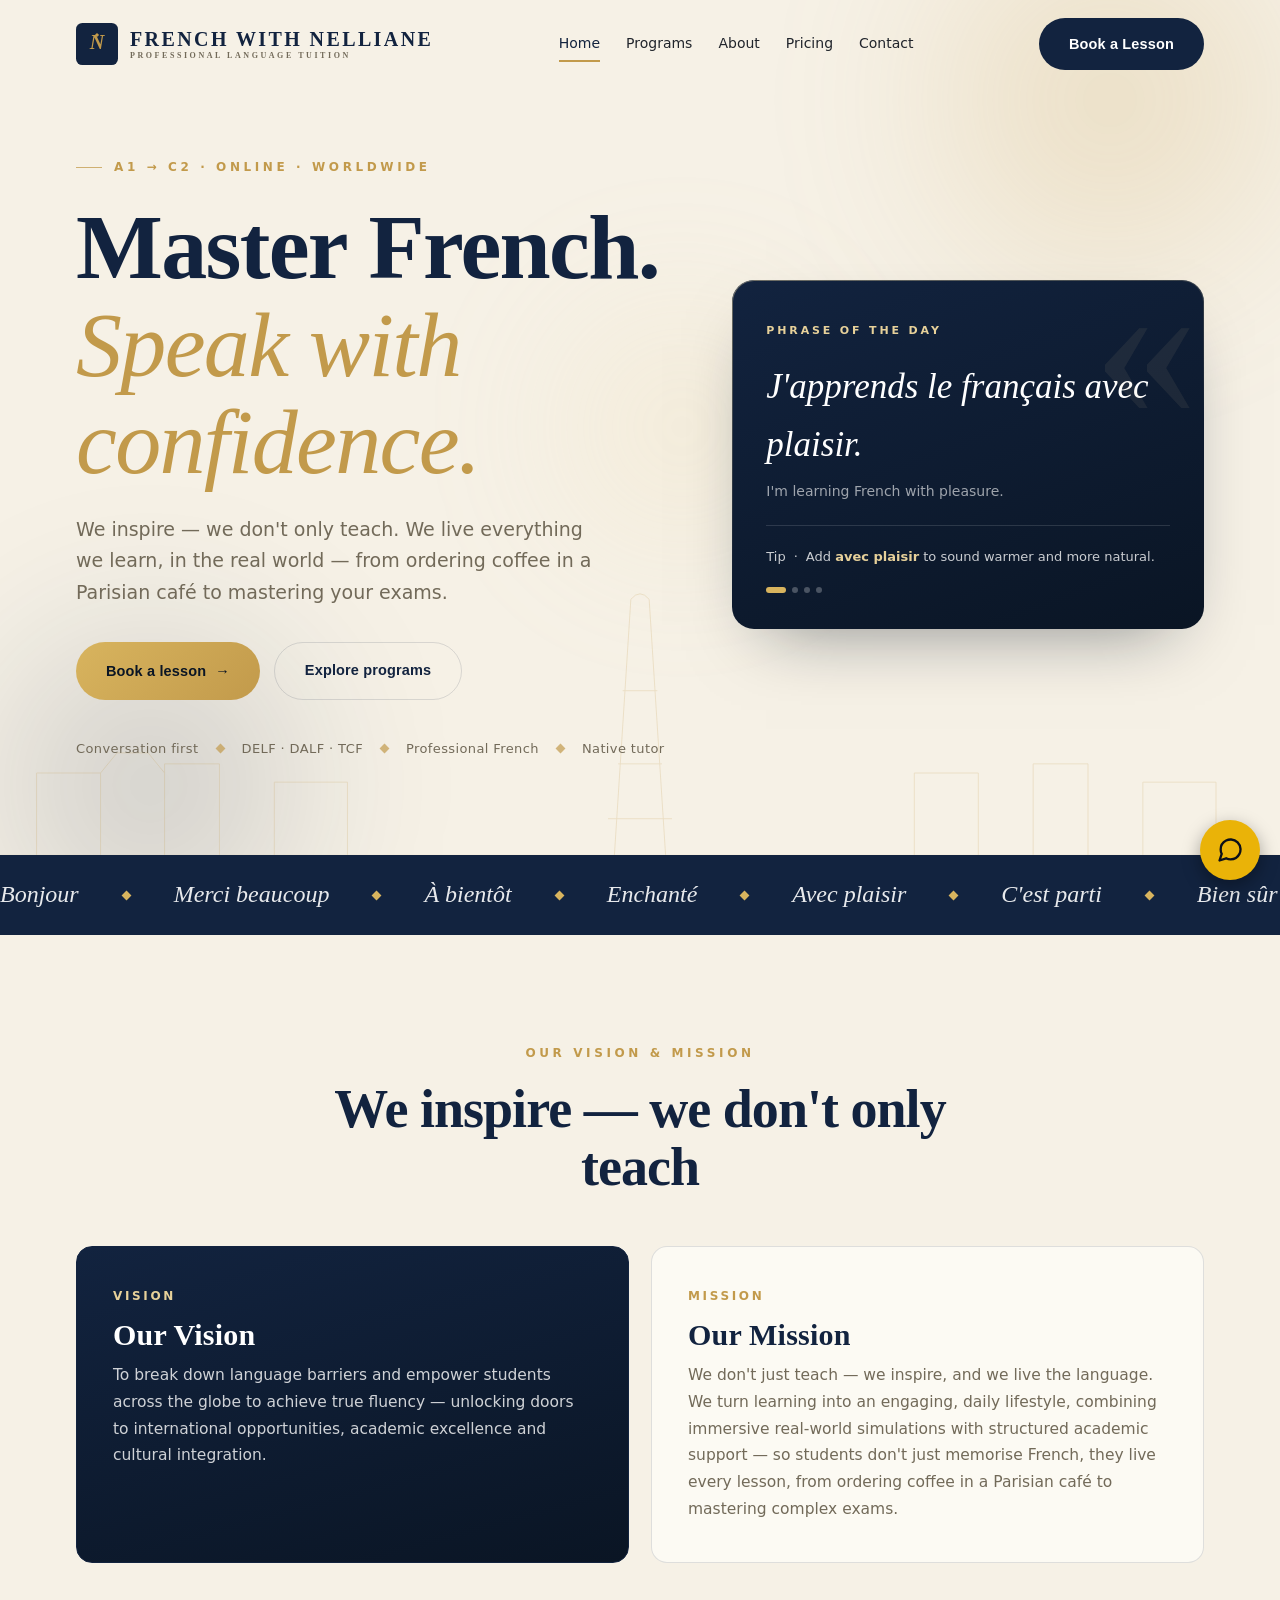
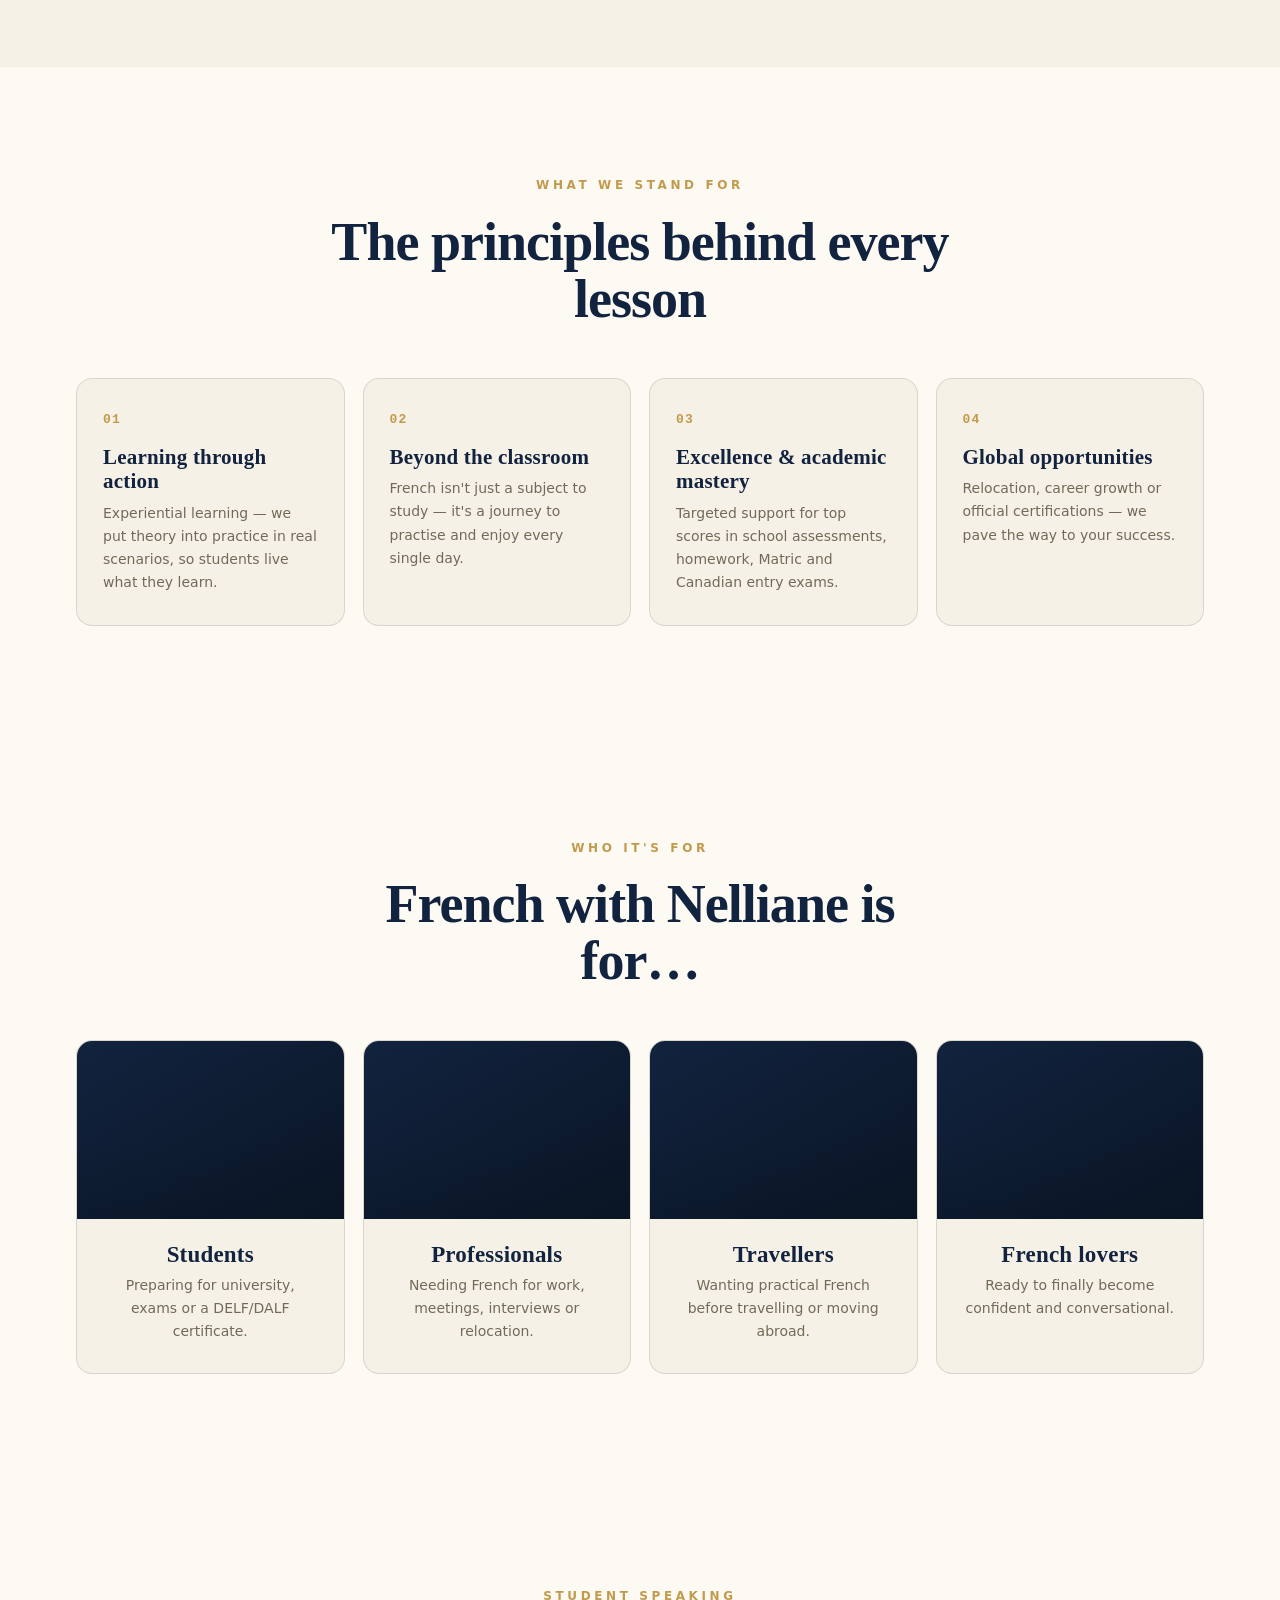
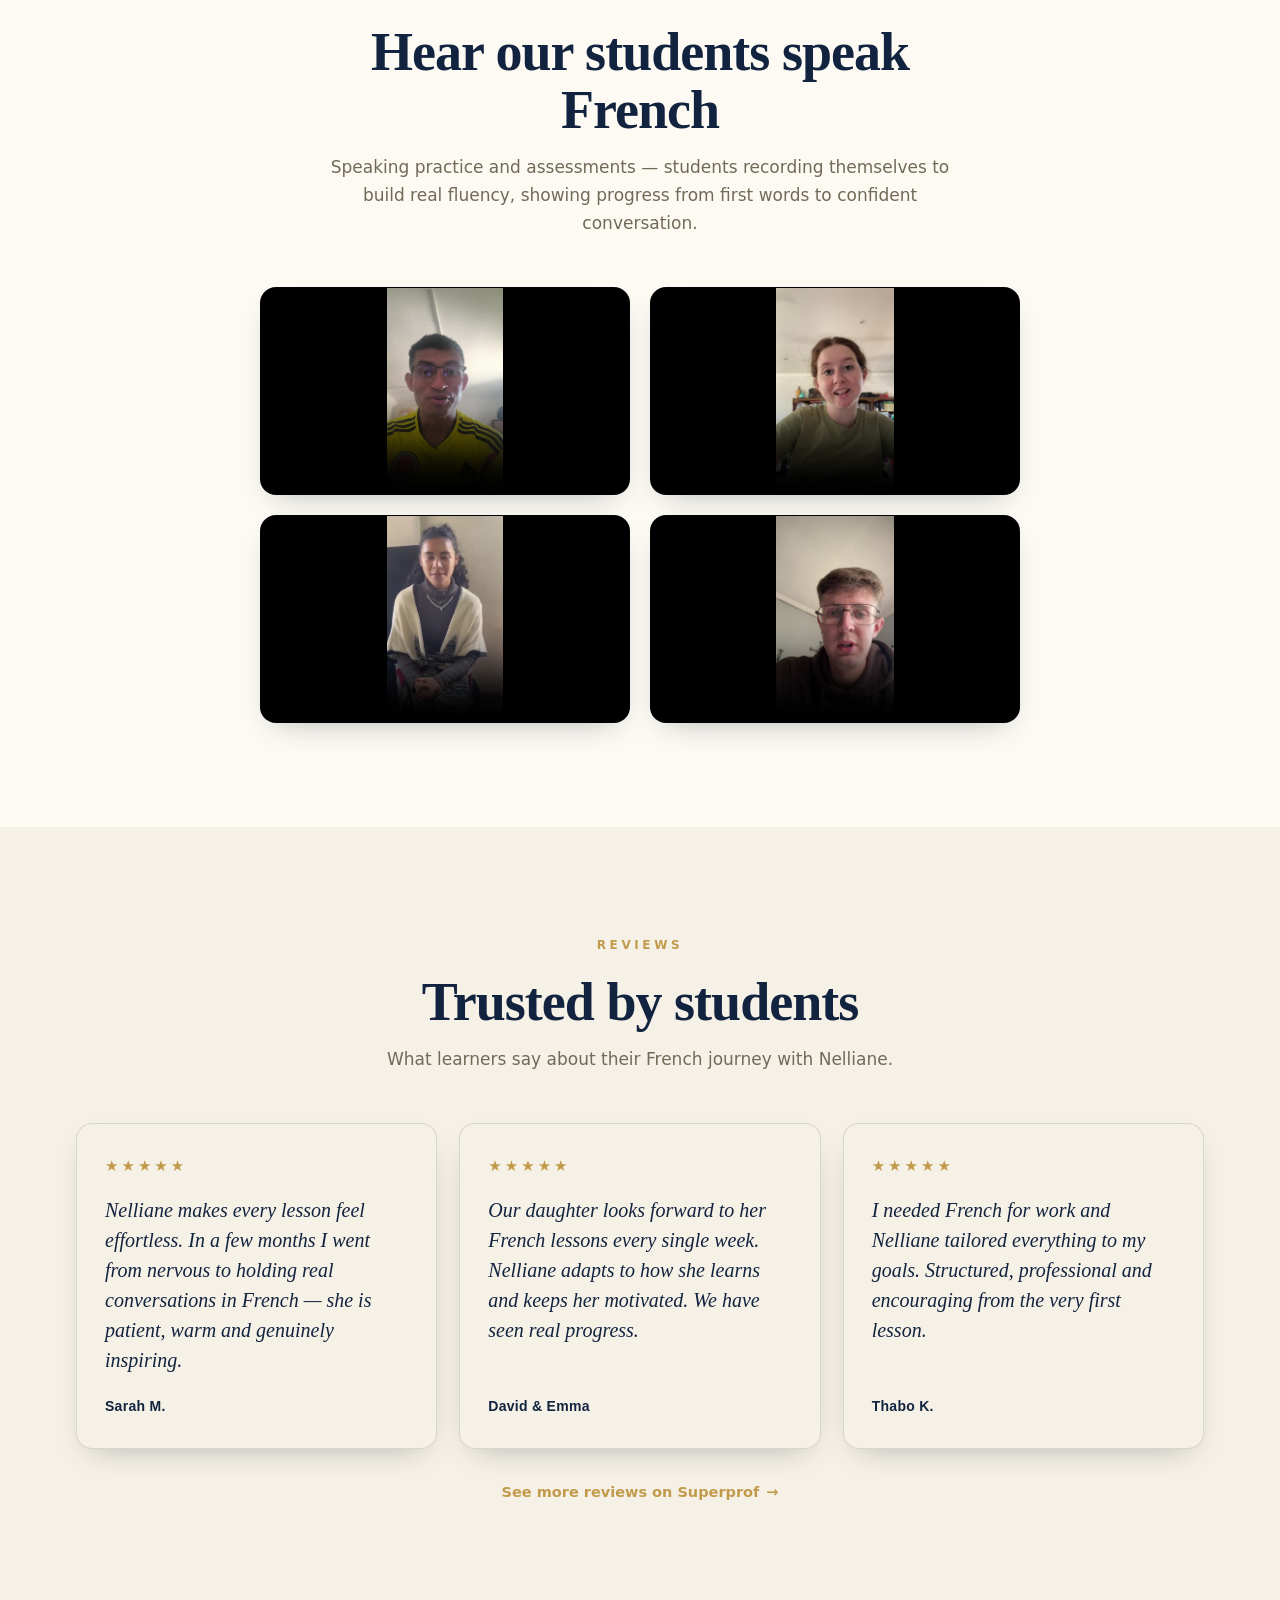
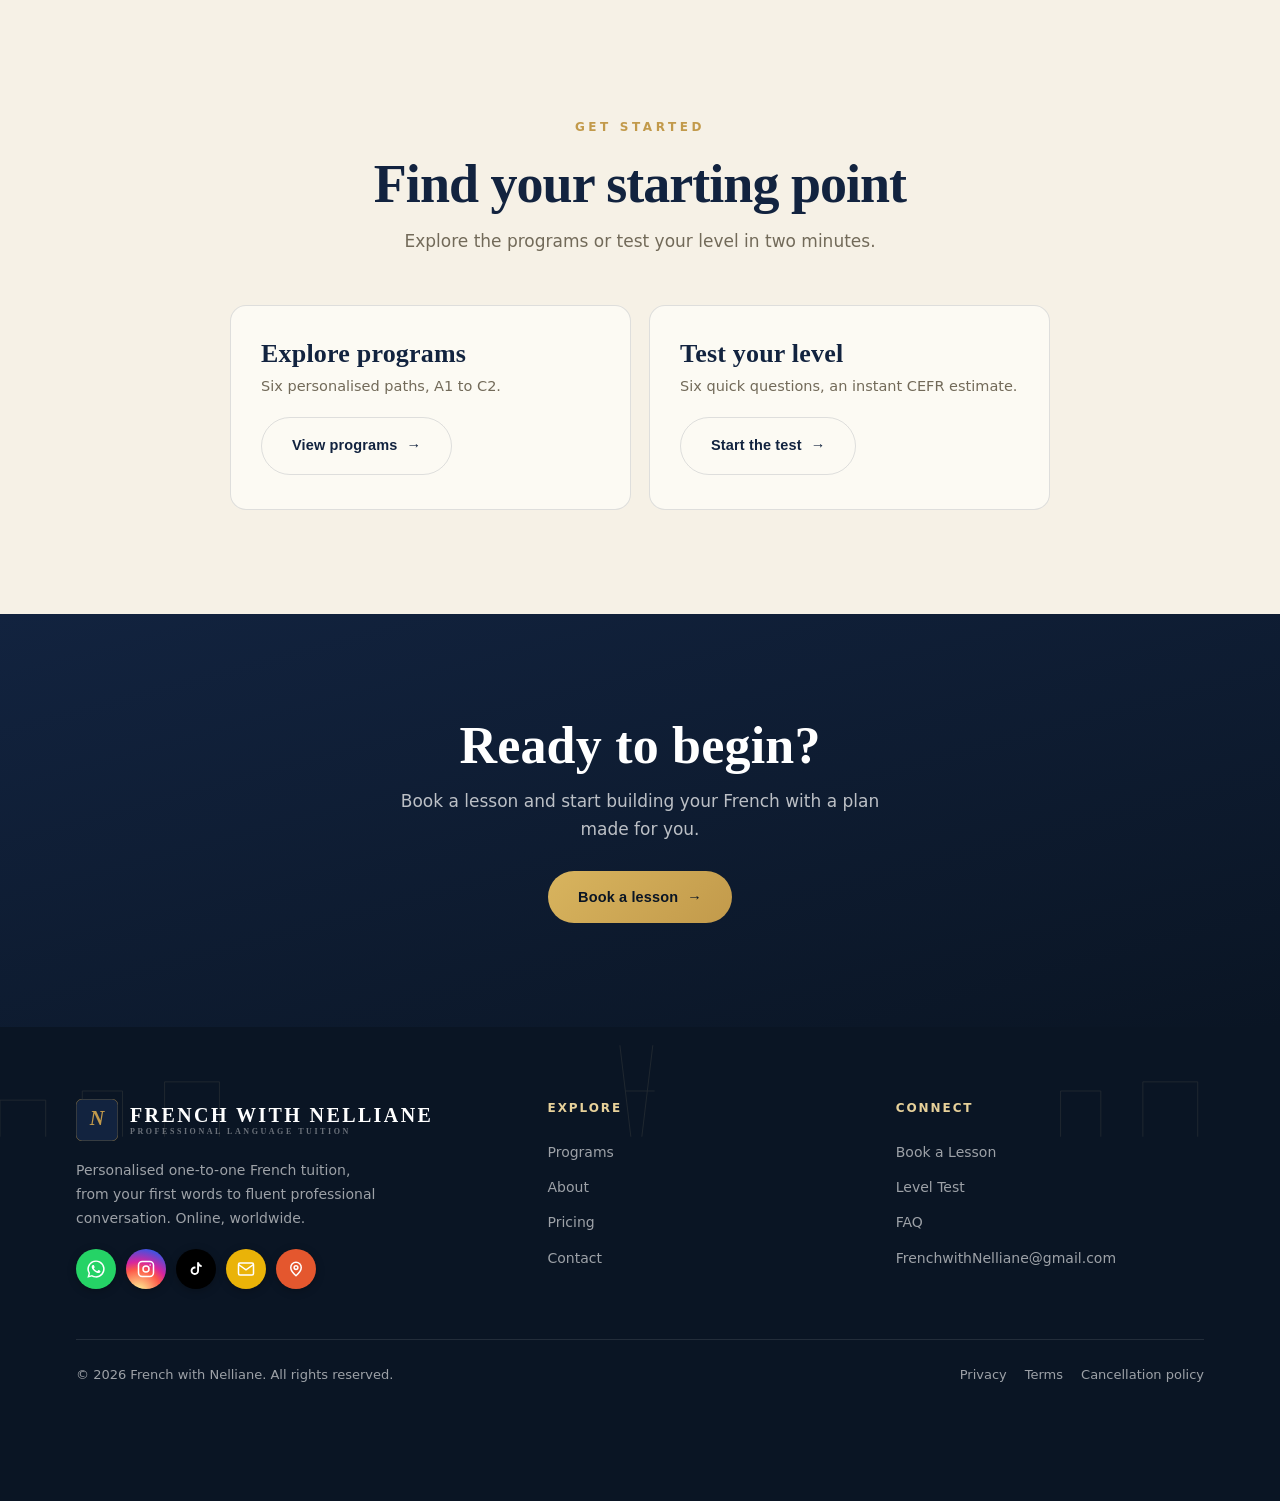
==== commit b3db362c: "Fix favicon links in head" ====
--- a/index.html
+++ b/index.html
@@ -903,4 +903,5 @@
   closeBtn.addEventListener('click',closePanel);
 })();
 </script>
-</body></html>+</body></html>
+
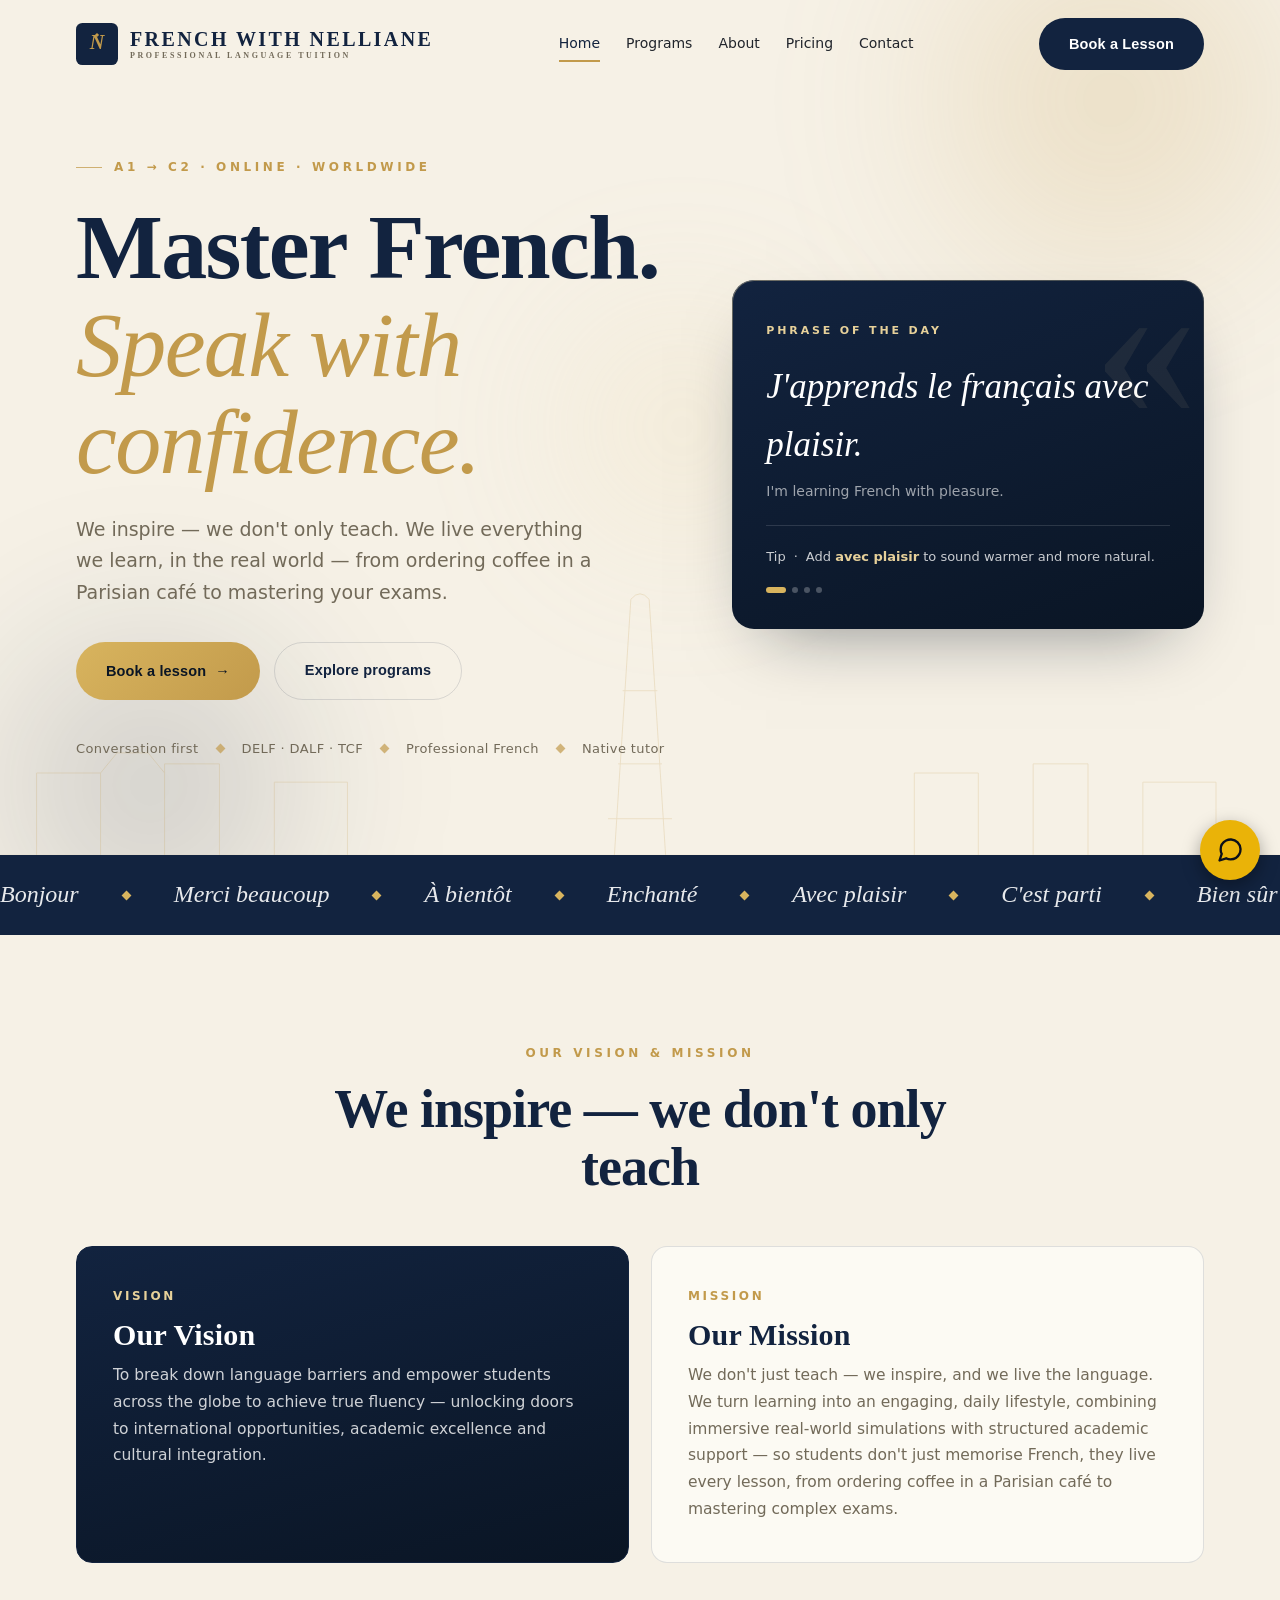
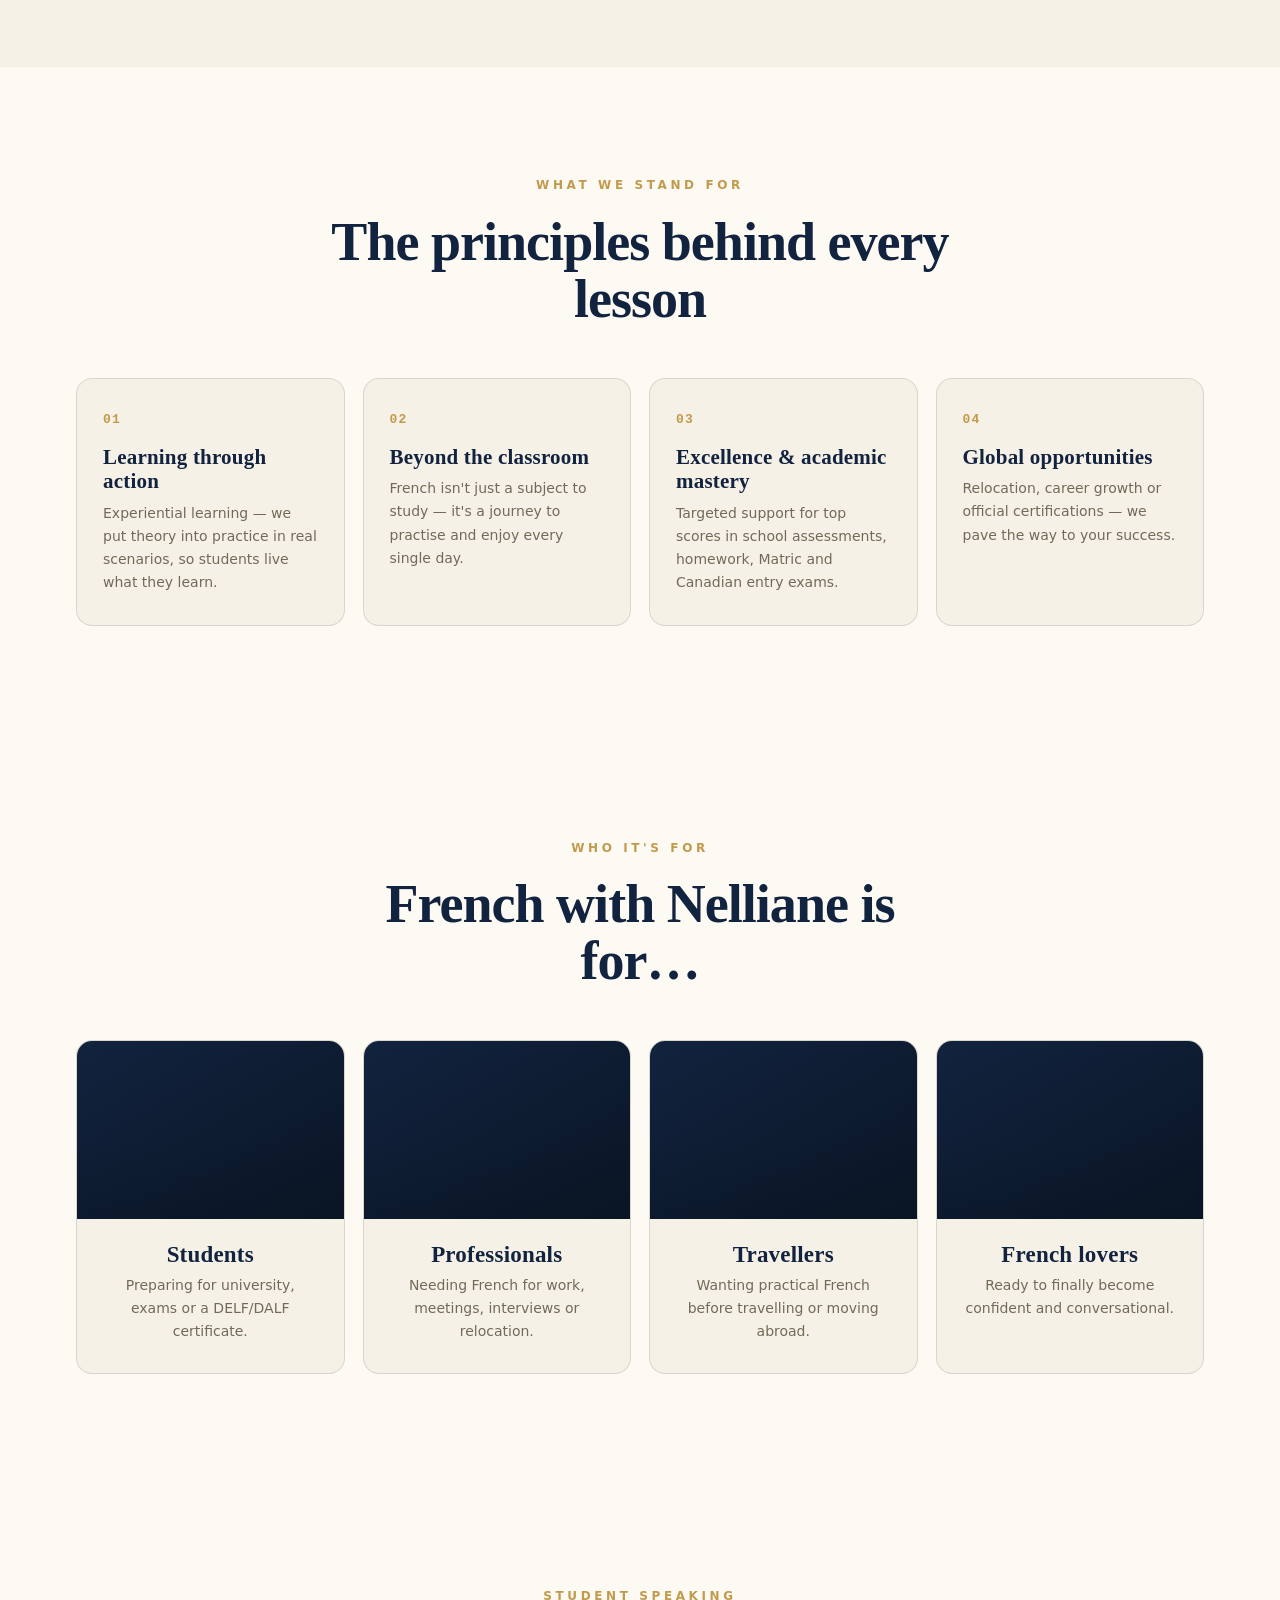
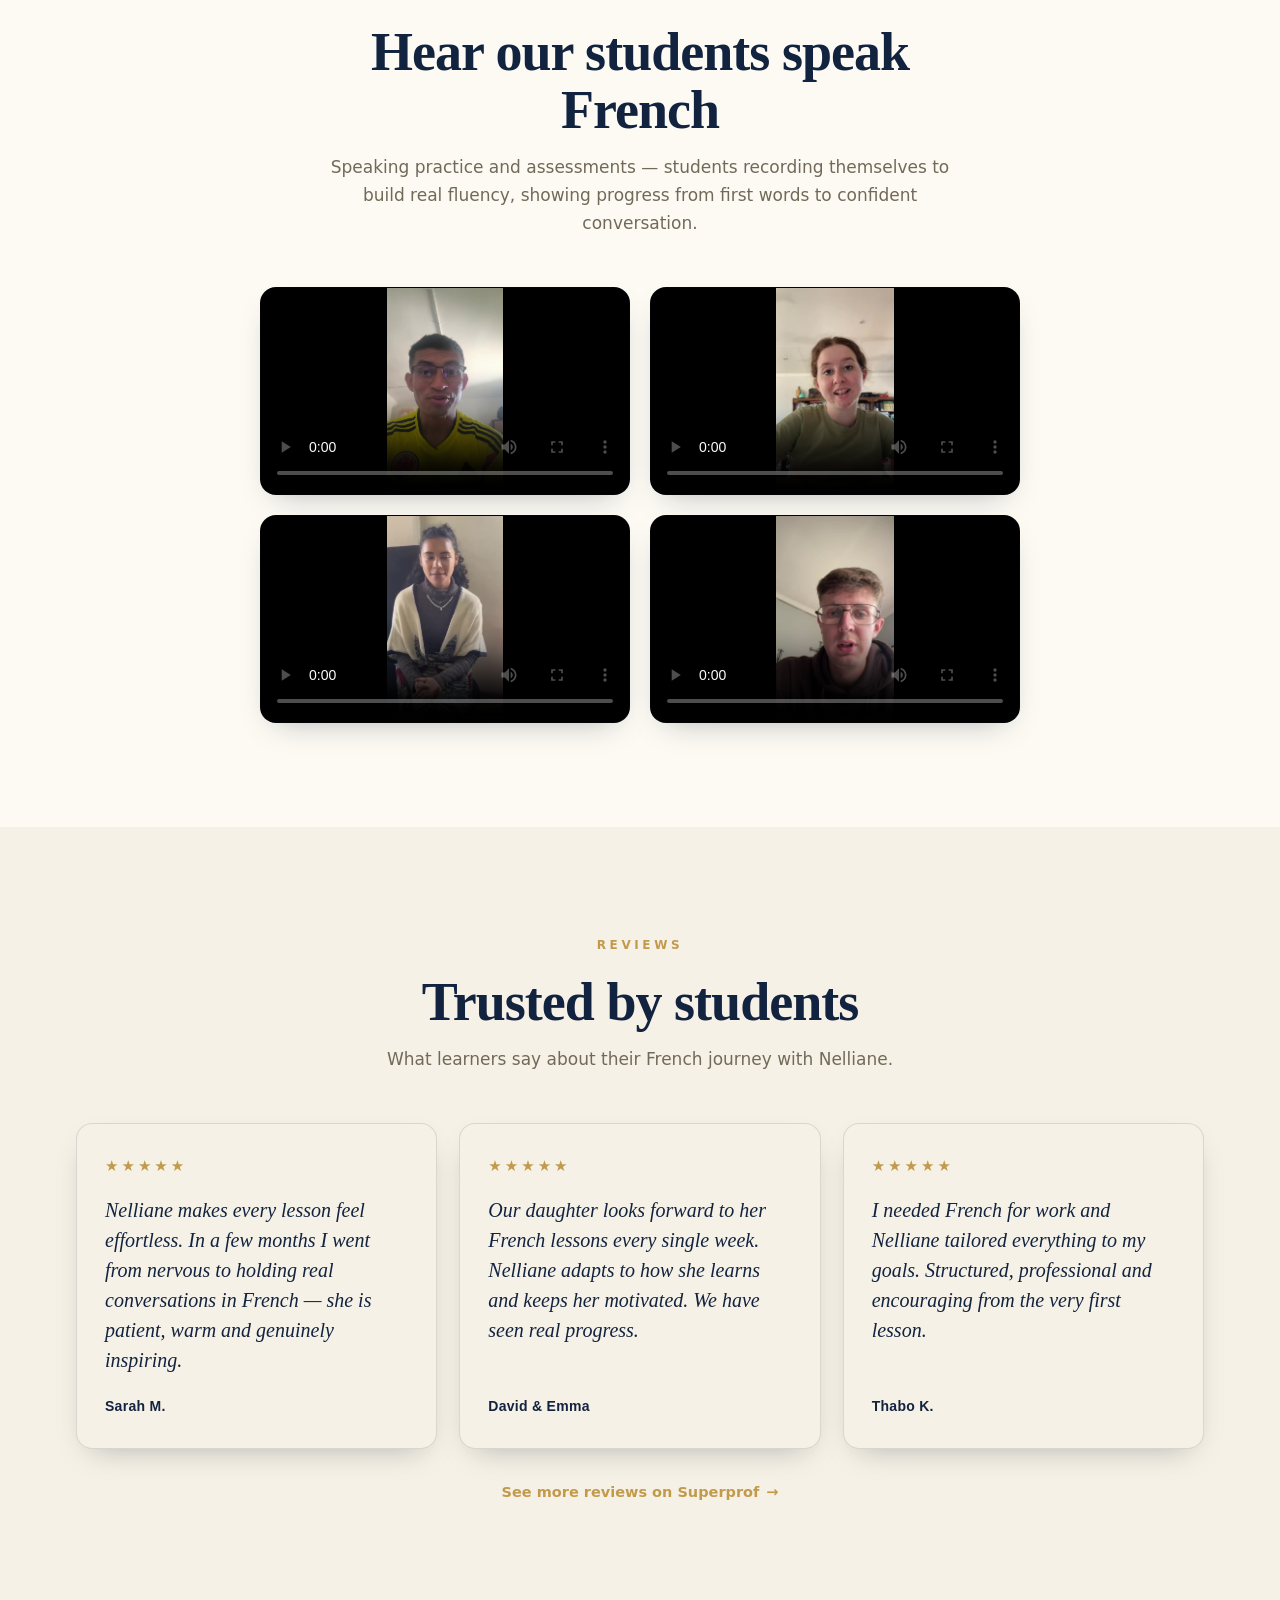
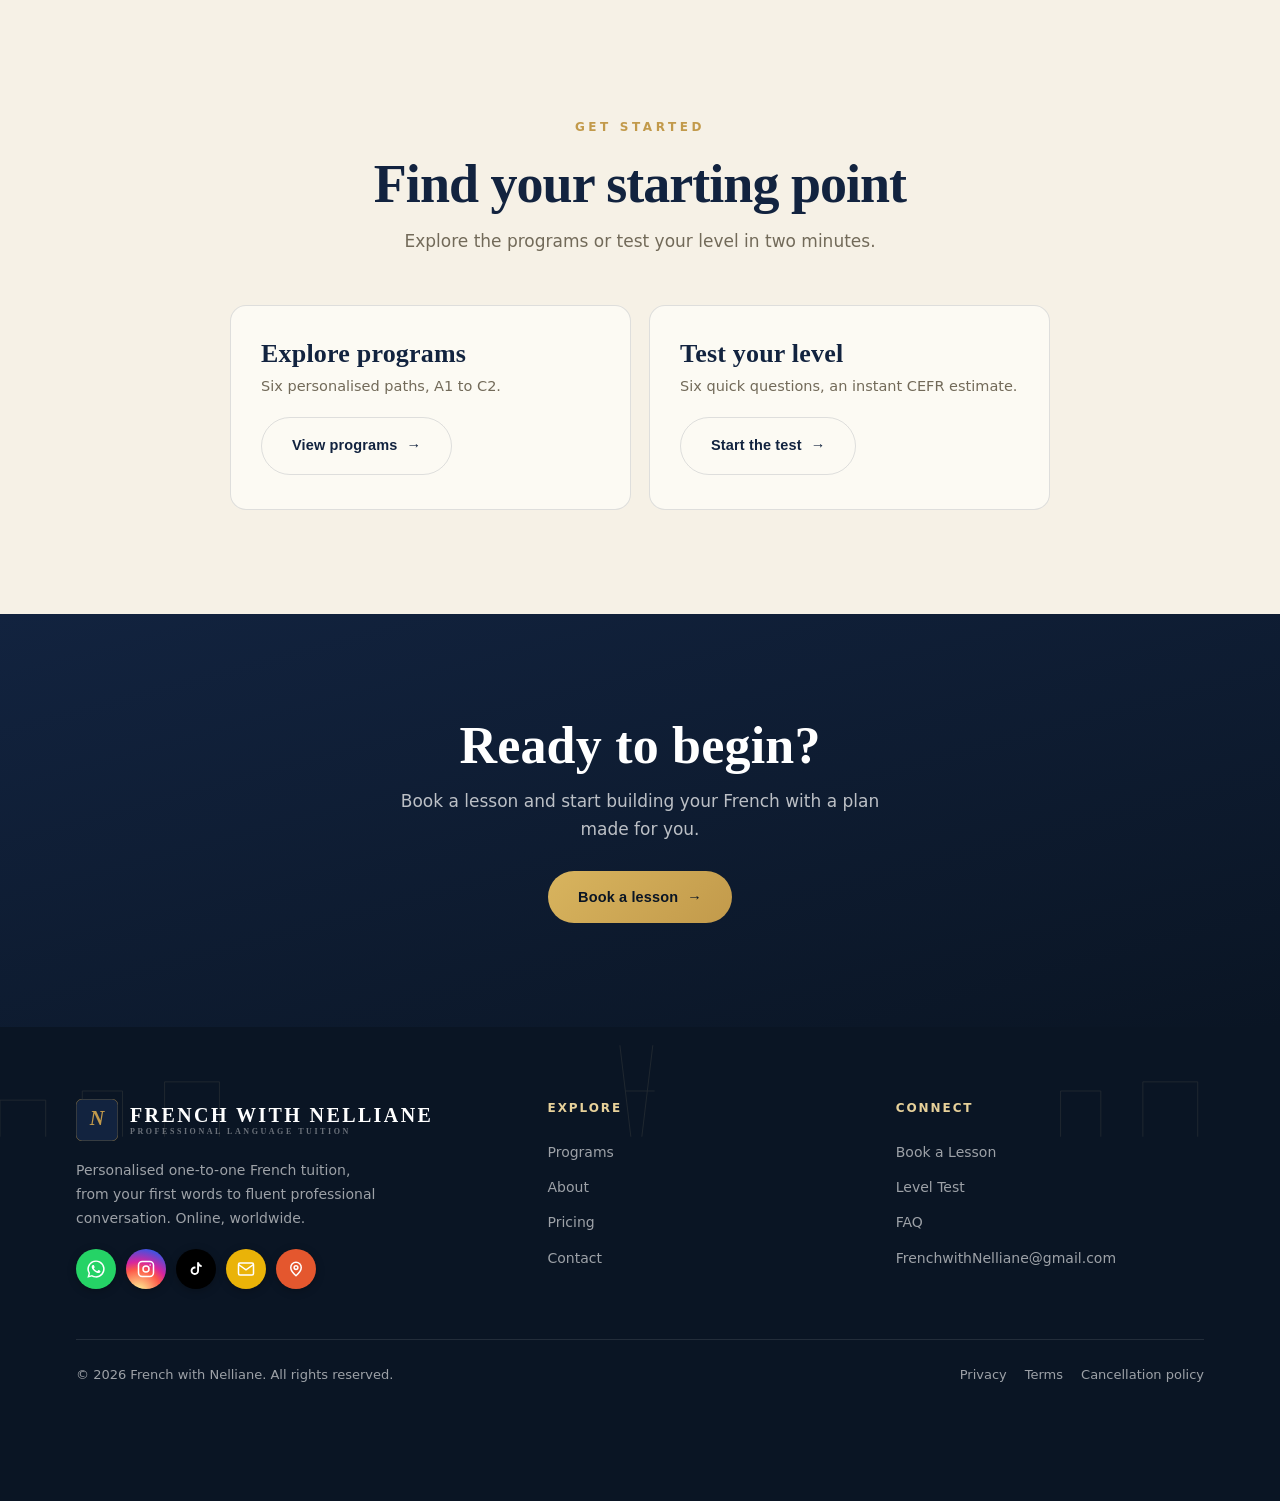
==== commit f39623d3: "Add favicon.ico fallback" ====
--- a/index.html
+++ b/index.html
@@ -1,4 +1,5 @@
-<!DOCTYPE html><html lang="en"><head><meta charset="UTF-8" /><meta name="viewport" content="width=device-width, initial-scale=1.0, viewport-fit=cover" /><meta name="theme-color" content="#12233F" />
+<!DOCTYPE html><html lang="en"><head>
+<link rel="icon" href="/favicon.ico" sizes="any"><meta charset="UTF-8" /><meta name="viewport" content="width=device-width, initial-scale=1.0, viewport-fit=cover" /><meta name="theme-color" content="#12233F" />
 <title>French with Nelliane — French Lessons Online and In-Person, Johannesburg</title>
 <meta name="description" content="Learn to speak French with confidence. Private lessons for adults and children, plus DELF, DALF and TCF exam preparation — online worldwide or in person in Edenvale, Johannesburg. Book a lesson with Nelliane." />
 <link rel="canonical" href="https://frenchwithnelliane.co.za/" />
@@ -905,3 +906,4 @@
 </script>
 </body></html>
 
+
